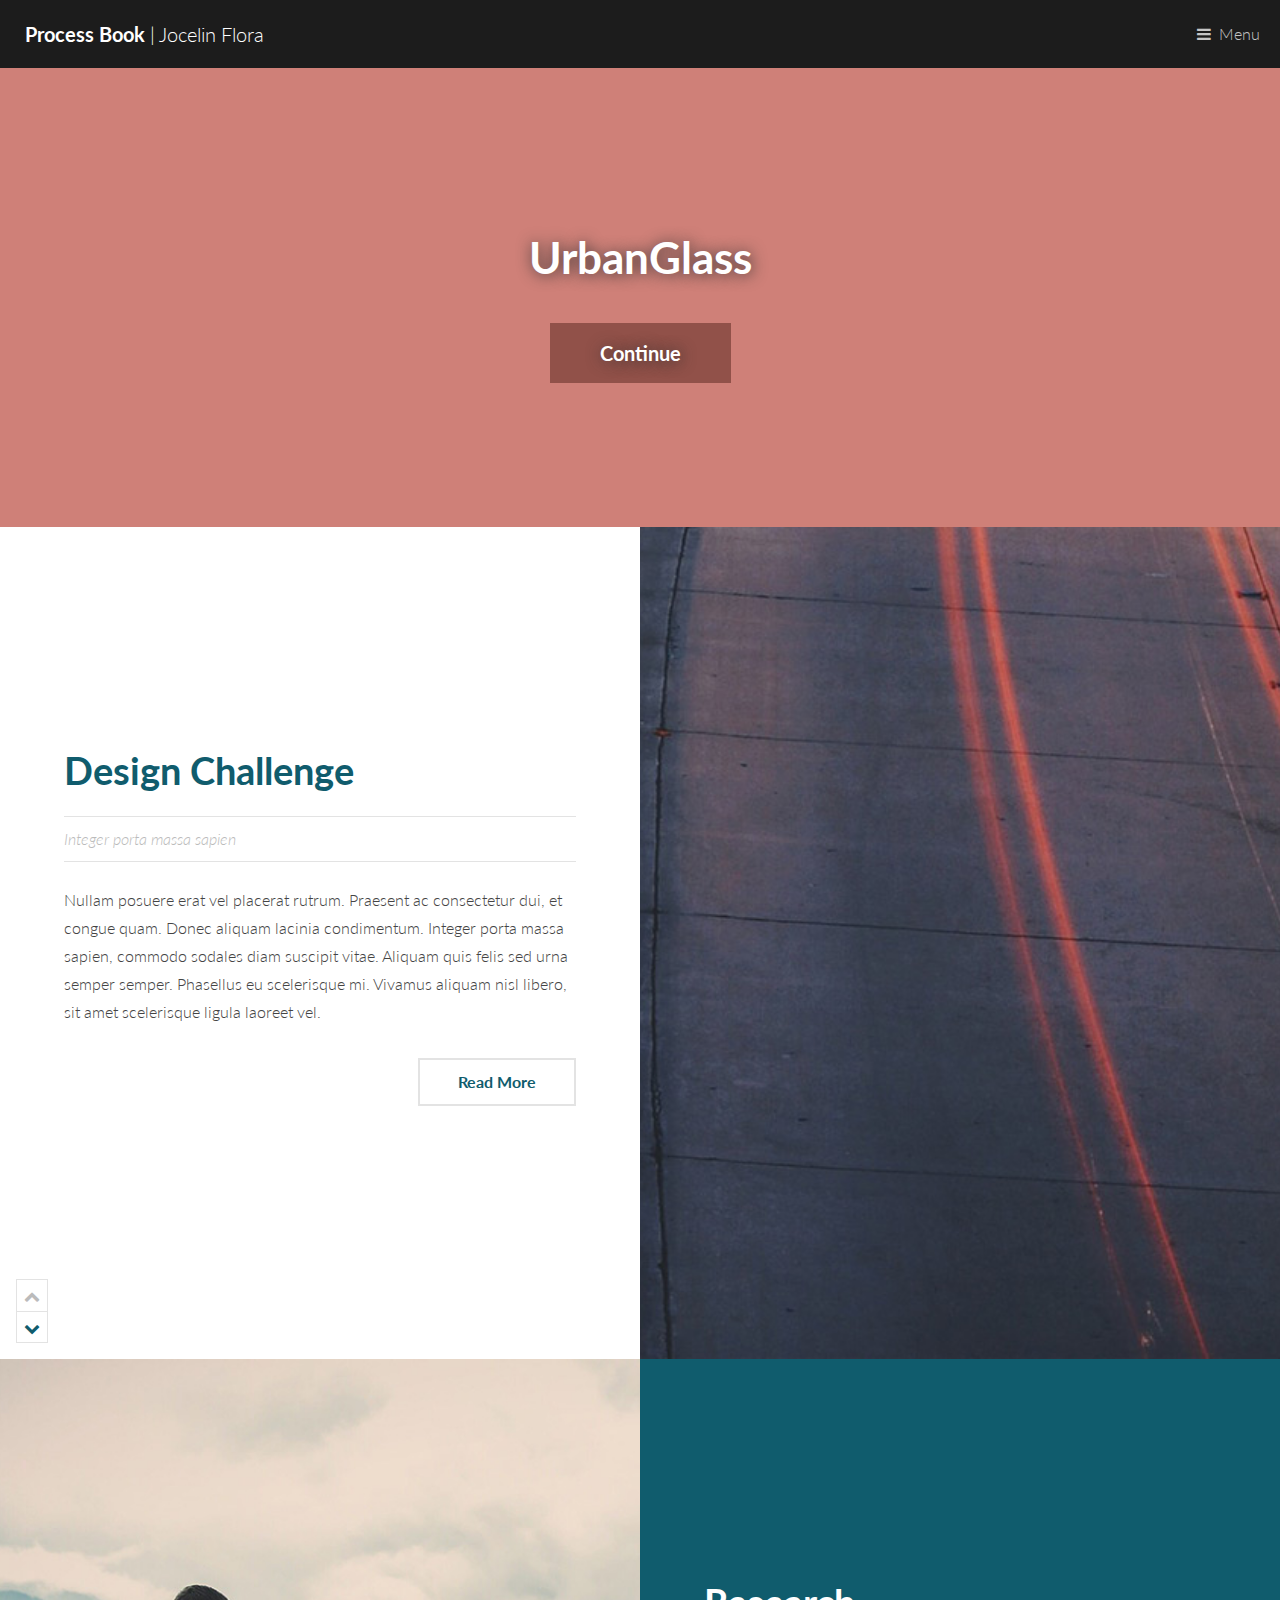
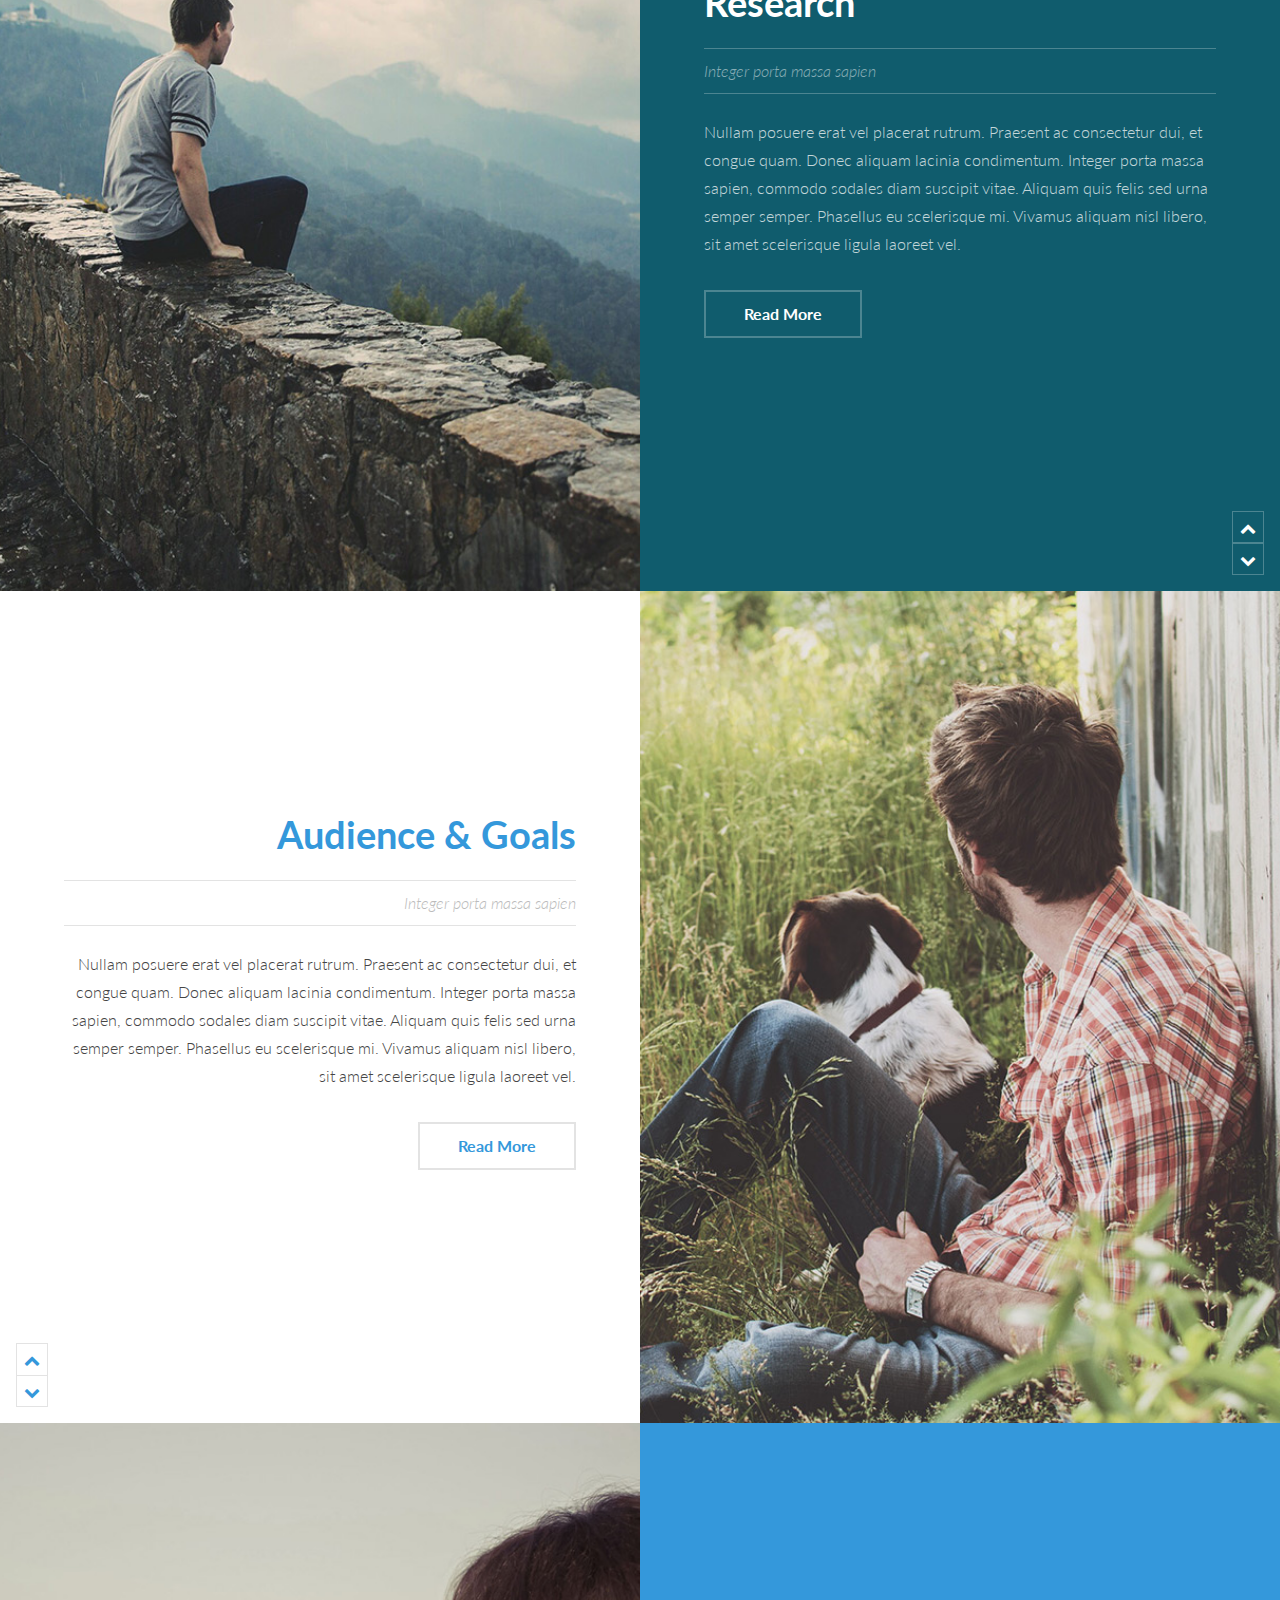
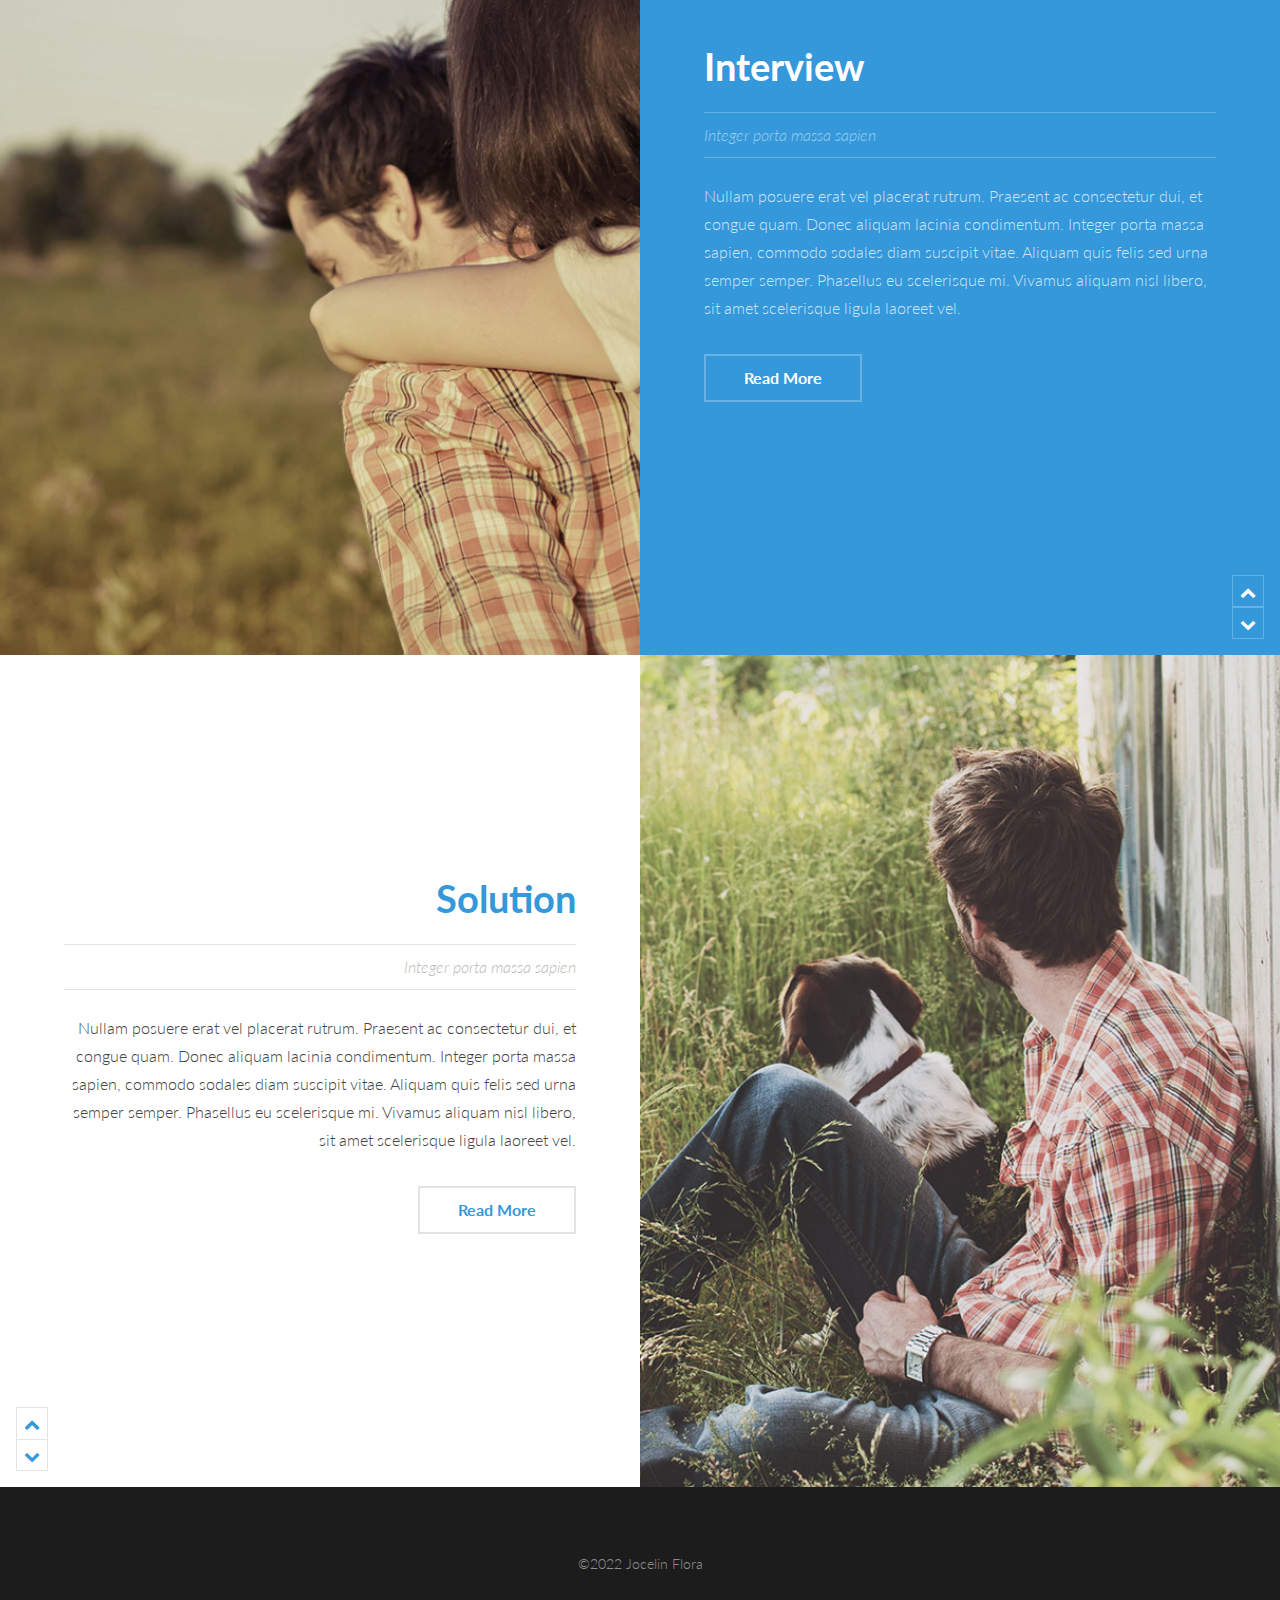
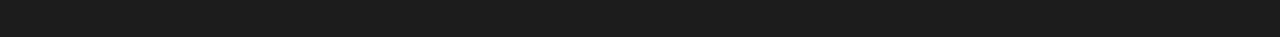
==== index.html @ e3b94061 "align left" ====
<!DOCTYPE html>
<html lang="en">
	<head>
		<title>Process Site Template Files</title>
		<meta charset="utf-8" />
		<meta name="viewport" content="width=device-width, initial-scale=1" />
		<link rel="stylesheet" href="assets/css/main.css" />
		<link rel="stylesheet" href="assets/css/custom.css" />
	</head>
	<body>

		<!-- Header -->
			<header id="header">
				<a href="index.html" class="logo"><strong>Process Book</strong> | Jocelin Flora</a>
				<nav>
					<a href="#menu">Menu</a>
				</nav>
			</header>

		<!-- Nav -->
		<nav id="menu">
			<ul class="links">
				<li><a href="index.html">Home</a></li>
				<li><a href="generic-page.html">Generic Page</a></li>
				<li><a href="elements.html">Useful Elements</a></li>
				<li><a href="design-challenge.html">Design Challenge</a></li>
				<li><a href="research.html">Research</a></li>
				<li><a href="audience-goals.html">Audience and Goals</a></li>
				<li><a href="interview.html">Interview</a></li>
				<li><a href="solution.html">Solution</a></li>
			</ul>
		</nav>

		<!-- Banner -->
			<section id="banner">
				<div class="inner">
					<h1>UrbanGlass</h1>
					<ul class="actions">
						<li><a href="#one" class="button alt scrolly big redbtn">Continue</a></li>
					</ul>
				</div>
			</section>

		<!-- One - DESIGN CHALLENGE-->
			<article id="one" class="post style1">
				<div class="image">
					<img src="images/pic11.jpg" alt="" data-position="75% center" />
				</div>
				<div class="content">
					<div class="inner">
						<header class="align-left">
							<h2><a href="design-challenge.html">Design Challenge</a></h2>
							<p class="info">Integer porta massa sapien</p>
						</header>
						<p class="align-left">Nullam posuere erat vel placerat rutrum. Praesent ac consectetur dui, et congue quam. Donec aliquam lacinia condimentum. Integer porta massa sapien, commodo sodales diam suscipit vitae. Aliquam quis felis sed urna semper semper. Phasellus eu scelerisque mi. Vivamus aliquam nisl libero, sit amet scelerisque ligula laoreet vel.</p>
						<ul class="actions">
							<li><a href="design-challenge.html" class="button alt">Read More</a></li>
						</ul>
					</div>
					<div class="postnav">
						<a href="#" class="prev disabled"><span class="icon fa-chevron-up"></span></a>
						<a href="#two" class="scrolly next"><span class="icon fa-chevron-down"></span></a>
					</div>
				</div>
			</article>

		<!-- Two Research-->
			<article id="two" class="post invert style1 alt">
				<div class="image">
					<img src="images/pic13.jpg" alt="" data-position="10% center" />
				</div>
				<div class="content">
					<div class="inner">
						<header>
							<h2><a href="research.html">Research</a></h2>
							<p class="info">Integer porta massa sapien</p>
						</header>
						<p>Nullam posuere erat vel placerat rutrum. Praesent ac consectetur dui, et congue quam. Donec aliquam lacinia condimentum. Integer porta massa sapien, commodo sodales diam suscipit vitae. Aliquam quis felis sed urna semper semper. Phasellus eu scelerisque mi. Vivamus aliquam nisl libero, sit amet scelerisque ligula laoreet vel.</p>
						<ul class="actions">
							<li><a href="research.html" class="button alt">Read More</a></li>
						</ul>
					</div>
					<div class="postnav">
						<a href="#one" class="scrolly prev"><span class="icon fa-chevron-up"></span></a>
						<a href="#three" class="scrolly next"><span class="icon fa-chevron-down"></span></a>
					</div>
				</div>
			</article>

		<!-- Three Audience/Goals -->
			<article id="three" class="post style2">
				<div class="image">
					<img src="images/pic12.jpg" alt="" data-position="80% center" />
				</div>
				<div class="content">
					<div class="inner">
						<header>
							<h2><a href="audience-goals.html">Audience &amp; Goals</a></h2>
							<p class="info">Integer porta massa sapien</p>
						</header>
						<p>Nullam posuere erat vel placerat rutrum. Praesent ac consectetur dui, et congue quam. Donec aliquam lacinia condimentum. Integer porta massa sapien, commodo sodales diam suscipit vitae. Aliquam quis felis sed urna semper semper. Phasellus eu scelerisque mi. Vivamus aliquam nisl libero, sit amet scelerisque ligula laoreet vel.</p>
						<ul class="actions">
							<li><a href="audience-goals.html" class="button alt">Read More</a></li>
						</ul>
					</div>
					<div class="postnav">
						<a href="#two" class="scrolly prev"><span class="icon fa-chevron-up"></span></a>
						<a href="#four" class="scrolly next"><span class="icon fa-chevron-down"></span></a>
					</div>
				</div>
			</article>

		<!-- Four Interview-->
			<article id="four" class="post invert style2 alt">
				<div class="image">
					<img src="images/pic14.jpg" alt="" data-position="60% center" />
				</div>
				<div class="content">
					<div class="inner">
						<header>
							<h2><a href="interview.html">Interview</a></h2>
							<p class="info">Integer porta massa sapien</p>
						</header>
						<p>Nullam posuere erat vel placerat rutrum. Praesent ac consectetur dui, et congue quam. Donec aliquam lacinia condimentum. Integer porta massa sapien, commodo sodales diam suscipit vitae. Aliquam quis felis sed urna semper semper. Phasellus eu scelerisque mi. Vivamus aliquam nisl libero, sit amet scelerisque ligula laoreet vel.</p>
						<ul class="actions">
							<li><a href="interview.html" class="button alt">Read More</a></li>
						</ul>
					</div>
					<div class="postnav">
						<a href="#three" class="scrolly prev"><span class="icon fa-chevron-up"></span></a>
						<a href="#five" class="scrolly next"><span class="icon fa-chevron-down"></span></a>
					</div>
				</div>
			</article>

			<!-- Five Solution -->
			<article id="three" class="post style2">
				<div class="image">
					<img src="images/pic12.jpg" alt="" data-position="80% center" />
				</div>
				<div class="content">
					<div class="inner">
						<header>
							<h2><a href="solution.html">Solution</a></h2>
							<p class="info">Integer porta massa sapien</p>
						</header>
						<p>Nullam posuere erat vel placerat rutrum. Praesent ac consectetur dui, et congue quam. Donec aliquam lacinia condimentum. Integer porta massa sapien, commodo sodales diam suscipit vitae. Aliquam quis felis sed urna semper semper. Phasellus eu scelerisque mi. Vivamus aliquam nisl libero, sit amet scelerisque ligula laoreet vel.</p>
						<ul class="actions">
							<li><a href="solution.html" class="button alt">Read More</a></li>
						</ul>
					</div>
					<div class="postnav">
						<a href="#two" class="scrolly prev"><span class="icon fa-chevron-up"></span></a>
						<a href="#four" class="scrolly next"><span class="icon fa-chevron-down"></span></a>
					</div>
				</div>
			</article>

		<!-- Footer -->
		<footer id="footer">
			<div class="copyright">
				&copy;2022 Jocelin Flora
			</div>
		</footer>

		<!-- Scripts -->
			<script src="assets/js/jquery.min.js"></script>
			<script src="assets/js/jquery.scrolly.min.js"></script>
			<script src="assets/js/skel.min.js"></script>
			<script src="assets/js/util.js"></script>
			<script src="assets/js/main.js"></script>

	</body>
</html>
---- assets/css/main.css ----
@charset "UTF-8";
@import url(font-awesome.min.css);

/* If you want to change the typefaces being used. The first thing to do is change the font link below.
Then, you have to go through the css file to rename the fonts. The easist way is to find the rules in here
or by using the web inspector in the browser. Then, rewrite the css rules in the "custom.css" file. They will
take precedence the ones in this file. */
@import url("https://fonts.googleapis.com/css?family=Lato:300,700,300italic,700italic");

/* Reset */

	html, body, div, span, applet, object, iframe, h1, h2, h3, h4, h5, h6, p, blockquote, pre, a, abbr, acronym, address, big, cite, code, del, dfn, em, img, ins, kbd, q, s, samp, small, strike, strong, sub, sup, tt, var, b, u, i, center, dl, dt, dd, ol, ul, li, fieldset, form, label, legend, table, caption, tbody, tfoot, thead, tr, th, td, article, aside, canvas, details, embed, figure, figcaption, footer, header, hgroup, menu, nav, output, ruby, section, summary, time, mark, audio, video {
		margin: 0;
		padding: 0;
		border: 0;
		font-size: 100%;
		font: inherit;
		vertical-align: baseline;
	}

	.question{
		font-style: bold;
	}

	.UrbanGlass img{
		width: 100%;
		height: auto;
		border-radius: 10px;
	}

	article, aside, details, figcaption, figure, footer, header, hgroup, menu, nav, section {
		display: block;
	}

	body {
		line-height: 1;
	}

	ol, ul {
		list-style: none;
	}

	blockquote, q {
		quotes: none;
	}

	blockquote:before, blockquote:after, q:before, q:after {
		content: '';
		content: none;
	}

	table {
		border-collapse: collapse;
		border-spacing: 0;
	}

	body {
		-webkit-text-size-adjust: none;
	}

/* Box Model */

	*, *:before, *:after {
		-moz-box-sizing: border-box;
		-webkit-box-sizing: border-box;
		box-sizing: border-box;
	}

/* Containers */

	.container {
		margin-left: auto;
		margin-right: auto;
	}

	.container.\31 25\25 {
		width: 100%;
		max-width: 100em;
		min-width: 80em;
	}

	.container.\37 5\25 {
		width: 60em;
	}

	.container.\35 0\25 {
		width: 40em;
	}

	.container.\32 5\25 {
		width: 20em;
	}

	.container {
		width: 80em;
	}

	@media screen and (max-width: 1680px) {

		.container.\31 25\25 {
			width: 100%;
			max-width: 100em;
			min-width: 80em;
		}

		.container.\37 5\25 {
			width: 60em;
		}

		.container.\35 0\25 {
			width: 40em;
		}

		.container.\32 5\25 {
			width: 20em;
		}

		.container {
			width: 80em;
		}

	}

	@media screen and (max-width: 1280px) {

		.container.\31 25\25 {
			width: 100%;
			max-width: 81.25em;
			min-width: 65em;
		}

		.container.\37 5\25 {
			width: 48.75em;
		}

		.container.\35 0\25 {
			width: 32.5em;
		}

		.container.\32 5\25 {
			width: 16.25em;
		}

		.container {
			width: 65em;
		}

	}

	@media screen and (max-width: 980px) {

		.container.\31 25\25 {
			width: 100%;
			max-width: 112.5%;
			min-width: 90%;
		}

		.container.\37 5\25 {
			width: 67.5%;
		}

		.container.\35 0\25 {
			width: 45%;
		}

		.container.\32 5\25 {
			width: 22.5%;
		}

		.container {
			width: 90%;
		}

	}

	@media screen and (max-width: 736px) {

		.container.\31 25\25 {
			width: 100%;
			max-width: 112.5%;
			min-width: 90%;
		}

		.container.\37 5\25 {
			width: 67.5%;
		}

		.container.\35 0\25 {
			width: 45%;
		}

		.container.\32 5\25 {
			width: 22.5%;
		}

		.container {
			width: 90% !important;
		}

	}

	@media screen and (max-width: 480px) {

		.container.\31 25\25 {
			width: 100%;
			max-width: 112.5%;
			min-width: 90%;
		}

		.container.\37 5\25 {
			width: 67.5%;
		}

		.container.\35 0\25 {
			width: 45%;
		}

		.container.\32 5\25 {
			width: 22.5%;
		}

		.container {
			width: 90% !important;
		}

	}

/* Grid */

	.row {
		border-bottom: solid 1px transparent;
		-moz-box-sizing: border-box;
		-webkit-box-sizing: border-box;
		box-sizing: border-box;
	}

	.row > * {
		float: left;
		-moz-box-sizing: border-box;
		-webkit-box-sizing: border-box;
		box-sizing: border-box;
	}

	.row:after, .row:before {
		content: '';
		display: block;
		clear: both;
		height: 0;
	}

	.row.uniform > * > :first-child {
		margin-top: 0;
	}

	.row.uniform > * > :last-child {
		margin-bottom: 0;
	}

	.row.\30 \25 > * {
		padding: 0 0 0 0em;
	}

	.row.\30 \25 {
		margin: 0 0 -1px 0em;
	}

	.row.uniform.\30 \25 > * {
		padding: 0em 0 0 0em;
	}

	.row.uniform.\30 \25 {
		margin: 0em 0 -1px 0em;
	}

	.row > * {
		padding: 0 0 0 2em;
	}

	.row {
		margin: 0 0 -1px -2em;
	}

	.row.uniform > * {
		padding: 2em 0 0 2em;
	}

	.row.uniform {
		margin: -2em 0 -1px -2em;
	}

	.row.\32 00\25 > * {
		padding: 0 0 0 4em;
	}

	.row.\32 00\25 {
		margin: 0 0 -1px -4em;
	}

	.row.uniform.\32 00\25 > * {
		padding: 4em 0 0 4em;
	}

	.row.uniform.\32 00\25 {
		margin: -4em 0 -1px -4em;
	}

	.row.\31 50\25 > * {
		padding: 0 0 0 3em;
	}

	.row.\31 50\25 {
		margin: 0 0 -1px -3em;
	}

	.row.uniform.\31 50\25 > * {
		padding: 3em 0 0 3em;
	}

	.row.uniform.\31 50\25 {
		margin: -3em 0 -1px -3em;
	}

	.row.\35 0\25 > * {
		padding: 0 0 0 1em;
	}

	.row.\35 0\25 {
		margin: 0 0 -1px -1em;
	}

	.row.uniform.\35 0\25 > * {
		padding: 1em 0 0 1em;
	}

	.row.uniform.\35 0\25 {
		margin: -1em 0 -1px -1em;
	}

	.row.\32 5\25 > * {
		padding: 0 0 0 0.5em;
	}

	.row.\32 5\25 {
		margin: 0 0 -1px -0.5em;
	}

	.row.uniform.\32 5\25 > * {
		padding: 0.5em 0 0 0.5em;
	}

	.row.uniform.\32 5\25 {
		margin: -0.5em 0 -1px -0.5em;
	}

	.\31 2u, .\31 2u\24 {
		width: 100%;
		clear: none;
		margin-left: 0;
	}

	.\31 1u, .\31 1u\24 {
		width: 91.6666666667%;
		clear: none;
		margin-left: 0;
	}

	.\31 0u, .\31 0u\24 {
		width: 83.3333333333%;
		clear: none;
		margin-left: 0;
	}

	.\39 u, .\39 u\24 {
		width: 75%;
		clear: none;
		margin-left: 0;
	}

	.\38 u, .\38 u\24 {
		width: 66.6666666667%;
		clear: none;
		margin-left: 0;
	}

	.\37 u, .\37 u\24 {
		width: 58.3333333333%;
		clear: none;
		margin-left: 0;
	}

	.\36 u, .\36 u\24 {
		width: 50%;
		clear: none;
		margin-left: 0;
	}

	.\35 u, .\35 u\24 {
		width: 41.6666666667%;
		clear: none;
		margin-left: 0;
	}

	.\34 u, .\34 u\24 {
		width: 33.3333333333%;
		clear: none;
		margin-left: 0;
	}

	.\33 u, .\33 u\24 {
		width: 25%;
		clear: none;
		margin-left: 0;
	}

	.\32 u, .\32 u\24 {
		width: 16.6666666667%;
		clear: none;
		margin-left: 0;
	}

	.\31 u, .\31 u\24 {
		width: 8.3333333333%;
		clear: none;
		margin-left: 0;
	}

	.\31 2u\24 + *,
	.\31 1u\24 + *,
	.\31 0u\24 + *,
	.\39 u\24 + *,
	.\38 u\24 + *,
	.\37 u\24 + *,
	.\36 u\24 + *,
	.\35 u\24 + *,
	.\34 u\24 + *,
	.\33 u\24 + *,
	.\32 u\24 + *,
	.\31 u\24 + * {
		clear: left;
	}

	.\-11u {
		margin-left: 91.66667%;
	}

	.\-10u {
		margin-left: 83.33333%;
	}

	.\-9u {
		margin-left: 75%;
	}

	.\-8u {
		margin-left: 66.66667%;
	}

	.\-7u {
		margin-left: 58.33333%;
	}

	.\-6u {
		margin-left: 50%;
	}

	.\-5u {
		margin-left: 41.66667%;
	}

	.\-4u {
		margin-left: 33.33333%;
	}

	.\-3u {
		margin-left: 25%;
	}

	.\-2u {
		margin-left: 16.66667%;
	}

	.\-1u {
		margin-left: 8.33333%;
	}

	@media screen and (max-width: 1680px) {

		.row > * {
			padding: 0 0 0 2em;
		}

		.row {
			margin: 0 0 -1px -2em;
		}

		.row.uniform > * {
			padding: 2em 0 0 2em;
		}

		.row.uniform {
			margin: -2em 0 -1px -2em;
		}

		.row.\32 00\25 > * {
			padding: 0 0 0 4em;
		}

		.row.\32 00\25 {
			margin: 0 0 -1px -4em;
		}

		.row.uniform.\32 00\25 > * {
			padding: 4em 0 0 4em;
		}

		.row.uniform.\32 00\25 {
			margin: -4em 0 -1px -4em;
		}

		.row.\31 50\25 > * {
			padding: 0 0 0 3em;
		}

		.row.\31 50\25 {
			margin: 0 0 -1px -3em;
		}

		.row.uniform.\31 50\25 > * {
			padding: 3em 0 0 3em;
		}

		.row.uniform.\31 50\25 {
			margin: -3em 0 -1px -3em;
		}

		.row.\35 0\25 > * {
			padding: 0 0 0 1em;
		}

		.row.\35 0\25 {
			margin: 0 0 -1px -1em;
		}

		.row.uniform.\35 0\25 > * {
			padding: 1em 0 0 1em;
		}

		.row.uniform.\35 0\25 {
			margin: -1em 0 -1px -1em;
		}

		.row.\32 5\25 > * {
			padding: 0 0 0 0.5em;
		}

		.row.\32 5\25 {
			margin: 0 0 -1px -0.5em;
		}

		.row.uniform.\32 5\25 > * {
			padding: 0.5em 0 0 0.5em;
		}

		.row.uniform.\32 5\25 {
			margin: -0.5em 0 -1px -0.5em;
		}

		.\31 2u\28xlarge\29, .\31 2u\24\28xlarge\29 {
			width: 100%;
			clear: none;
			margin-left: 0;
		}

		.\31 1u\28xlarge\29, .\31 1u\24\28xlarge\29 {
			width: 91.6666666667%;
			clear: none;
			margin-left: 0;
		}

		.\31 0u\28xlarge\29, .\31 0u\24\28xlarge\29 {
			width: 83.3333333333%;
			clear: none;
			margin-left: 0;
		}

		.\39 u\28xlarge\29, .\39 u\24\28xlarge\29 {
			width: 75%;
			clear: none;
			margin-left: 0;
		}

		.\38 u\28xlarge\29, .\38 u\24\28xlarge\29 {
			width: 66.6666666667%;
			clear: none;
			margin-left: 0;
		}

		.\37 u\28xlarge\29, .\37 u\24\28xlarge\29 {
			width: 58.3333333333%;
			clear: none;
			margin-left: 0;
		}

		.\36 u\28xlarge\29, .\36 u\24\28xlarge\29 {
			width: 50%;
			clear: none;
			margin-left: 0;
		}

		.\35 u\28xlarge\29, .\35 u\24\28xlarge\29 {
			width: 41.6666666667%;
			clear: none;
			margin-left: 0;
		}

		.\34 u\28xlarge\29, .\34 u\24\28xlarge\29 {
			width: 33.3333333333%;
			clear: none;
			margin-left: 0;
		}

		.\33 u\28xlarge\29, .\33 u\24\28xlarge\29 {
			width: 25%;
			clear: none;
			margin-left: 0;
		}

		.\32 u\28xlarge\29, .\32 u\24\28xlarge\29 {
			width: 16.6666666667%;
			clear: none;
			margin-left: 0;
		}

		.\31 u\28xlarge\29, .\31 u\24\28xlarge\29 {
			width: 8.3333333333%;
			clear: none;
			margin-left: 0;
		}

		.\31 2u\24\28xlarge\29 + *,
		.\31 1u\24\28xlarge\29 + *,
		.\31 0u\24\28xlarge\29 + *,
		.\39 u\24\28xlarge\29 + *,
		.\38 u\24\28xlarge\29 + *,
		.\37 u\24\28xlarge\29 + *,
		.\36 u\24\28xlarge\29 + *,
		.\35 u\24\28xlarge\29 + *,
		.\34 u\24\28xlarge\29 + *,
		.\33 u\24\28xlarge\29 + *,
		.\32 u\24\28xlarge\29 + *,
		.\31 u\24\28xlarge\29 + * {
			clear: left;
		}

		.\-11u\28xlarge\29 {
			margin-left: 91.66667%;
		}

		.\-10u\28xlarge\29 {
			margin-left: 83.33333%;
		}

		.\-9u\28xlarge\29 {
			margin-left: 75%;
		}

		.\-8u\28xlarge\29 {
			margin-left: 66.66667%;
		}

		.\-7u\28xlarge\29 {
			margin-left: 58.33333%;
		}

		.\-6u\28xlarge\29 {
			margin-left: 50%;
		}

		.\-5u\28xlarge\29 {
			margin-left: 41.66667%;
		}

		.\-4u\28xlarge\29 {
			margin-left: 33.33333%;
		}

		.\-3u\28xlarge\29 {
			margin-left: 25%;
		}

		.\-2u\28xlarge\29 {
			margin-left: 16.66667%;
		}

		.\-1u\28xlarge\29 {
			margin-left: 8.33333%;
		}

	}

	@media screen and (max-width: 1280px) {

		.row > * {
			padding: 0 0 0 1.5em;
		}

		.row {
			margin: 0 0 -1px -1.5em;
		}

		.row.uniform > * {
			padding: 1.5em 0 0 1.5em;
		}

		.row.uniform {
			margin: -1.5em 0 -1px -1.5em;
		}

		.row.\32 00\25 > * {
			padding: 0 0 0 3em;
		}

		.row.\32 00\25 {
			margin: 0 0 -1px -3em;
		}

		.row.uniform.\32 00\25 > * {
			padding: 3em 0 0 3em;
		}

		.row.uniform.\32 00\25 {
			margin: -3em 0 -1px -3em;
		}

		.row.\31 50\25 > * {
			padding: 0 0 0 2.25em;
		}

		.row.\31 50\25 {
			margin: 0 0 -1px -2.25em;
		}

		.row.uniform.\31 50\25 > * {
			padding: 2.25em 0 0 2.25em;
		}

		.row.uniform.\31 50\25 {
			margin: -2.25em 0 -1px -2.25em;
		}

		.row.\35 0\25 > * {
			padding: 0 0 0 0.75em;
		}

		.row.\35 0\25 {
			margin: 0 0 -1px -0.75em;
		}

		.row.uniform.\35 0\25 > * {
			padding: 0.75em 0 0 0.75em;
		}

		.row.uniform.\35 0\25 {
			margin: -0.75em 0 -1px -0.75em;
		}

		.row.\32 5\25 > * {
			padding: 0 0 0 0.375em;
		}

		.row.\32 5\25 {
			margin: 0 0 -1px -0.375em;
		}

		.row.uniform.\32 5\25 > * {
			padding: 0.375em 0 0 0.375em;
		}

		.row.uniform.\32 5\25 {
			margin: -0.375em 0 -1px -0.375em;
		}

		.\31 2u\28large\29, .\31 2u\24\28large\29 {
			width: 100%;
			clear: none;
			margin-left: 0;
		}

		.\31 1u\28large\29, .\31 1u\24\28large\29 {
			width: 91.6666666667%;
			clear: none;
			margin-left: 0;
		}

		.\31 0u\28large\29, .\31 0u\24\28large\29 {
			width: 83.3333333333%;
			clear: none;
			margin-left: 0;
		}

		.\39 u\28large\29, .\39 u\24\28large\29 {
			width: 75%;
			clear: none;
			margin-left: 0;
		}

		.\38 u\28large\29, .\38 u\24\28large\29 {
			width: 66.6666666667%;
			clear: none;
			margin-left: 0;
		}

		.\37 u\28large\29, .\37 u\24\28large\29 {
			width: 58.3333333333%;
			clear: none;
			margin-left: 0;
		}

		.\36 u\28large\29, .\36 u\24\28large\29 {
			width: 50%;
			clear: none;
			margin-left: 0;
		}

		.\35 u\28large\29, .\35 u\24\28large\29 {
			width: 41.6666666667%;
			clear: none;
			margin-left: 0;
		}

		.\34 u\28large\29, .\34 u\24\28large\29 {
			width: 33.3333333333%;
			clear: none;
			margin-left: 0;
		}

		.\33 u\28large\29, .\33 u\24\28large\29 {
			width: 25%;
			clear: none;
			margin-left: 0;
		}

		.\32 u\28large\29, .\32 u\24\28large\29 {
			width: 16.6666666667%;
			clear: none;
			margin-left: 0;
		}

		.\31 u\28large\29, .\31 u\24\28large\29 {
			width: 8.3333333333%;
			clear: none;
			margin-left: 0;
		}

		.\31 2u\24\28large\29 + *,
		.\31 1u\24\28large\29 + *,
		.\31 0u\24\28large\29 + *,
		.\39 u\24\28large\29 + *,
		.\38 u\24\28large\29 + *,
		.\37 u\24\28large\29 + *,
		.\36 u\24\28large\29 + *,
		.\35 u\24\28large\29 + *,
		.\34 u\24\28large\29 + *,
		.\33 u\24\28large\29 + *,
		.\32 u\24\28large\29 + *,
		.\31 u\24\28large\29 + * {
			clear: left;
		}

		.\-11u\28large\29 {
			margin-left: 91.66667%;
		}

		.\-10u\28large\29 {
			margin-left: 83.33333%;
		}

		.\-9u\28large\29 {
			margin-left: 75%;
		}

		.\-8u\28large\29 {
			margin-left: 66.66667%;
		}

		.\-7u\28large\29 {
			margin-left: 58.33333%;
		}

		.\-6u\28large\29 {
			margin-left: 50%;
		}

		.\-5u\28large\29 {
			margin-left: 41.66667%;
		}

		.\-4u\28large\29 {
			margin-left: 33.33333%;
		}

		.\-3u\28large\29 {
			margin-left: 25%;
		}

		.\-2u\28large\29 {
			margin-left: 16.66667%;
		}

		.\-1u\28large\29 {
			margin-left: 8.33333%;
		}

	}

	@media screen and (max-width: 980px) {

		.row > * {
			padding: 0 0 0 1.5em;
		}

		.row {
			margin: 0 0 -1px -1.5em;
		}

		.row.uniform > * {
			padding: 1.5em 0 0 1.5em;
		}

		.row.uniform {
			margin: -1.5em 0 -1px -1.5em;
		}

		.row.\32 00\25 > * {
			padding: 0 0 0 3em;
		}

		.row.\32 00\25 {
			margin: 0 0 -1px -3em;
		}

		.row.uniform.\32 00\25 > * {
			padding: 3em 0 0 3em;
		}

		.row.uniform.\32 00\25 {
			margin: -3em 0 -1px -3em;
		}

		.row.\31 50\25 > * {
			padding: 0 0 0 2.25em;
		}

		.row.\31 50\25 {
			margin: 0 0 -1px -2.25em;
		}

		.row.uniform.\31 50\25 > * {
			padding: 2.25em 0 0 2.25em;
		}

		.row.uniform.\31 50\25 {
			margin: -2.25em 0 -1px -2.25em;
		}

		.row.\35 0\25 > * {
			padding: 0 0 0 0.75em;
		}

		.row.\35 0\25 {
			margin: 0 0 -1px -0.75em;
		}

		.row.uniform.\35 0\25 > * {
			padding: 0.75em 0 0 0.75em;
		}

		.row.uniform.\35 0\25 {
			margin: -0.75em 0 -1px -0.75em;
		}

		.row.\32 5\25 > * {
			padding: 0 0 0 0.375em;
		}

		.row.\32 5\25 {
			margin: 0 0 -1px -0.375em;
		}

		.row.uniform.\32 5\25 > * {
			padding: 0.375em 0 0 0.375em;
		}

		.row.uniform.\32 5\25 {
			margin: -0.375em 0 -1px -0.375em;
		}

		.\31 2u\28medium\29, .\31 2u\24\28medium\29 {
			width: 100%;
			clear: none;
			margin-left: 0;
		}

		.\31 1u\28medium\29, .\31 1u\24\28medium\29 {
			width: 91.6666666667%;
			clear: none;
			margin-left: 0;
		}

		.\31 0u\28medium\29, .\31 0u\24\28medium\29 {
			width: 83.3333333333%;
			clear: none;
			margin-left: 0;
		}

		.\39 u\28medium\29, .\39 u\24\28medium\29 {
			width: 75%;
			clear: none;
			margin-left: 0;
		}

		.\38 u\28medium\29, .\38 u\24\28medium\29 {
			width: 66.6666666667%;
			clear: none;
			margin-left: 0;
		}

		.\37 u\28medium\29, .\37 u\24\28medium\29 {
			width: 58.3333333333%;
			clear: none;
			margin-left: 0;
		}

		.\36 u\28medium\29, .\36 u\24\28medium\29 {
			width: 50%;
			clear: none;
			margin-left: 0;
		}

		.\35 u\28medium\29, .\35 u\24\28medium\29 {
			width: 41.6666666667%;
			clear: none;
			margin-left: 0;
		}

		.\34 u\28medium\29, .\34 u\24\28medium\29 {
			width: 33.3333333333%;
			clear: none;
			margin-left: 0;
		}

		.\33 u\28medium\29, .\33 u\24\28medium\29 {
			width: 25%;
			clear: none;
			margin-left: 0;
		}

		.\32 u\28medium\29, .\32 u\24\28medium\29 {
			width: 16.6666666667%;
			clear: none;
			margin-left: 0;
		}

		.\31 u\28medium\29, .\31 u\24\28medium\29 {
			width: 8.3333333333%;
			clear: none;
			margin-left: 0;
		}

		.\31 2u\24\28medium\29 + *,
		.\31 1u\24\28medium\29 + *,
		.\31 0u\24\28medium\29 + *,
		.\39 u\24\28medium\29 + *,
		.\38 u\24\28medium\29 + *,
		.\37 u\24\28medium\29 + *,
		.\36 u\24\28medium\29 + *,
		.\35 u\24\28medium\29 + *,
		.\34 u\24\28medium\29 + *,
		.\33 u\24\28medium\29 + *,
		.\32 u\24\28medium\29 + *,
		.\31 u\24\28medium\29 + * {
			clear: left;
		}

		.\-11u\28medium\29 {
			margin-left: 91.66667%;
		}

		.\-10u\28medium\29 {
			margin-left: 83.33333%;
		}

		.\-9u\28medium\29 {
			margin-left: 75%;
		}

		.\-8u\28medium\29 {
			margin-left: 66.66667%;
		}

		.\-7u\28medium\29 {
			margin-left: 58.33333%;
		}

		.\-6u\28medium\29 {
			margin-left: 50%;
		}

		.\-5u\28medium\29 {
			margin-left: 41.66667%;
		}

		.\-4u\28medium\29 {
			margin-left: 33.33333%;
		}

		.\-3u\28medium\29 {
			margin-left: 25%;
		}

		.\-2u\28medium\29 {
			margin-left: 16.66667%;
		}

		.\-1u\28medium\29 {
			margin-left: 8.33333%;
		}

	}

	@media screen and (max-width: 736px) {

		.row > * {
			padding: 0 0 0 1.25em;
		}

		.row {
			margin: 0 0 -1px -1.25em;
		}

		.row.uniform > * {
			padding: 1.25em 0 0 1.25em;
		}

		.row.uniform {
			margin: -1.25em 0 -1px -1.25em;
		}

		.row.\32 00\25 > * {
			padding: 0 0 0 2.5em;
		}

		.row.\32 00\25 {
			margin: 0 0 -1px -2.5em;
		}

		.row.uniform.\32 00\25 > * {
			padding: 2.5em 0 0 2.5em;
		}

		.row.uniform.\32 00\25 {
			margin: -2.5em 0 -1px -2.5em;
		}

		.row.\31 50\25 > * {
			padding: 0 0 0 1.875em;
		}

		.row.\31 50\25 {
			margin: 0 0 -1px -1.875em;
		}

		.row.uniform.\31 50\25 > * {
			padding: 1.875em 0 0 1.875em;
		}

		.row.uniform.\31 50\25 {
			margin: -1.875em 0 -1px -1.875em;
		}

		.row.\35 0\25 > * {
			padding: 0 0 0 0.625em;
		}

		.row.\35 0\25 {
			margin: 0 0 -1px -0.625em;
		}

		.row.uniform.\35 0\25 > * {
			padding: 0.625em 0 0 0.625em;
		}

		.row.uniform.\35 0\25 {
			margin: -0.625em 0 -1px -0.625em;
		}

		.row.\32 5\25 > * {
			padding: 0 0 0 0.3125em;
		}

		.row.\32 5\25 {
			margin: 0 0 -1px -0.3125em;
		}

		.row.uniform.\32 5\25 > * {
			padding: 0.3125em 0 0 0.3125em;
		}

		.row.uniform.\32 5\25 {
			margin: -0.3125em 0 -1px -0.3125em;
		}

		.\31 2u\28small\29, .\31 2u\24\28small\29 {
			width: 100%;
			clear: none;
			margin-left: 0;
		}

		.\31 1u\28small\29, .\31 1u\24\28small\29 {
			width: 91.6666666667%;
			clear: none;
			margin-left: 0;
		}

		.\31 0u\28small\29, .\31 0u\24\28small\29 {
			width: 83.3333333333%;
			clear: none;
			margin-left: 0;
		}

		.\39 u\28small\29, .\39 u\24\28small\29 {
			width: 75%;
			clear: none;
			margin-left: 0;
		}

		.\38 u\28small\29, .\38 u\24\28small\29 {
			width: 66.6666666667%;
			clear: none;
			margin-left: 0;
		}

		.\37 u\28small\29, .\37 u\24\28small\29 {
			width: 58.3333333333%;
			clear: none;
			margin-left: 0;
		}

		.\36 u\28small\29, .\36 u\24\28small\29 {
			width: 50%;
			clear: none;
			margin-left: 0;
		}

		.\35 u\28small\29, .\35 u\24\28small\29 {
			width: 41.6666666667%;
			clear: none;
			margin-left: 0;
		}

		.\34 u\28small\29, .\34 u\24\28small\29 {
			width: 33.3333333333%;
			clear: none;
			margin-left: 0;
		}

		.\33 u\28small\29, .\33 u\24\28small\29 {
			width: 25%;
			clear: none;
			margin-left: 0;
		}

		.\32 u\28small\29, .\32 u\24\28small\29 {
			width: 16.6666666667%;
			clear: none;
			margin-left: 0;
		}

		.\31 u\28small\29, .\31 u\24\28small\29 {
			width: 8.3333333333%;
			clear: none;
			margin-left: 0;
		}

		.\31 2u\24\28small\29 + *,
		.\31 1u\24\28small\29 + *,
		.\31 0u\24\28small\29 + *,
		.\39 u\24\28small\29 + *,
		.\38 u\24\28small\29 + *,
		.\37 u\24\28small\29 + *,
		.\36 u\24\28small\29 + *,
		.\35 u\24\28small\29 + *,
		.\34 u\24\28small\29 + *,
		.\33 u\24\28small\29 + *,
		.\32 u\24\28small\29 + *,
		.\31 u\24\28small\29 + * {
			clear: left;
		}

		.\-11u\28small\29 {
			margin-left: 91.66667%;
		}

		.\-10u\28small\29 {
			margin-left: 83.33333%;
		}

		.\-9u\28small\29 {
			margin-left: 75%;
		}

		.\-8u\28small\29 {
			margin-left: 66.66667%;
		}

		.\-7u\28small\29 {
			margin-left: 58.33333%;
		}

		.\-6u\28small\29 {
			margin-left: 50%;
		}

		.\-5u\28small\29 {
			margin-left: 41.66667%;
		}

		.\-4u\28small\29 {
			margin-left: 33.33333%;
		}

		.\-3u\28small\29 {
			margin-left: 25%;
		}

		.\-2u\28small\29 {
			margin-left: 16.66667%;
		}

		.\-1u\28small\29 {
			margin-left: 8.33333%;
		}

	}

	@media screen and (max-width: 480px) {

		.row > * {
			padding: 0 0 0 1.25em;
		}

		.row {
			margin: 0 0 -1px -1.25em;
		}

		.row.uniform > * {
			padding: 1.25em 0 0 1.25em;
		}

		.row.uniform {
			margin: -1.25em 0 -1px -1.25em;
		}

		.row.\32 00\25 > * {
			padding: 0 0 0 2.5em;
		}

		.row.\32 00\25 {
			margin: 0 0 -1px -2.5em;
		}

		.row.uniform.\32 00\25 > * {
			padding: 2.5em 0 0 2.5em;
		}

		.row.uniform.\32 00\25 {
			margin: -2.5em 0 -1px -2.5em;
		}

		.row.\31 50\25 > * {
			padding: 0 0 0 1.875em;
		}

		.row.\31 50\25 {
			margin: 0 0 -1px -1.875em;
		}

		.row.uniform.\31 50\25 > * {
			padding: 1.875em 0 0 1.875em;
		}

		.row.uniform.\31 50\25 {
			margin: -1.875em 0 -1px -1.875em;
		}

		.row.\35 0\25 > * {
			padding: 0 0 0 0.625em;
		}

		.row.\35 0\25 {
			margin: 0 0 -1px -0.625em;
		}

		.row.uniform.\35 0\25 > * {
			padding: 0.625em 0 0 0.625em;
		}

		.row.uniform.\35 0\25 {
			margin: -0.625em 0 -1px -0.625em;
		}

		.row.\32 5\25 > * {
			padding: 0 0 0 0.3125em;
		}

		.row.\32 5\25 {
			margin: 0 0 -1px -0.3125em;
		}

		.row.uniform.\32 5\25 > * {
			padding: 0.3125em 0 0 0.3125em;
		}

		.row.uniform.\32 5\25 {
			margin: -0.3125em 0 -1px -0.3125em;
		}

		.\31 2u\28xsmall\29, .\31 2u\24\28xsmall\29 {
			width: 100%;
			clear: none;
			margin-left: 0;
		}

		.\31 1u\28xsmall\29, .\31 1u\24\28xsmall\29 {
			width: 91.6666666667%;
			clear: none;
			margin-left: 0;
		}

		.\31 0u\28xsmall\29, .\31 0u\24\28xsmall\29 {
			width: 83.3333333333%;
			clear: none;
			margin-left: 0;
		}

		.\39 u\28xsmall\29, .\39 u\24\28xsmall\29 {
			width: 75%;
			clear: none;
			margin-left: 0;
		}

		.\38 u\28xsmall\29, .\38 u\24\28xsmall\29 {
			width: 66.6666666667%;
			clear: none;
			margin-left: 0;
		}

		.\37 u\28xsmall\29, .\37 u\24\28xsmall\29 {
			width: 58.3333333333%;
			clear: none;
			margin-left: 0;
		}

		.\36 u\28xsmall\29, .\36 u\24\28xsmall\29 {
			width: 50%;
			clear: none;
			margin-left: 0;
		}

		.\35 u\28xsmall\29, .\35 u\24\28xsmall\29 {
			width: 41.6666666667%;
			clear: none;
			margin-left: 0;
		}

		.\34 u\28xsmall\29, .\34 u\24\28xsmall\29 {
			width: 33.3333333333%;
			clear: none;
			margin-left: 0;
		}

		.\33 u\28xsmall\29, .\33 u\24\28xsmall\29 {
			width: 25%;
			clear: none;
			margin-left: 0;
		}

		.\32 u\28xsmall\29, .\32 u\24\28xsmall\29 {
			width: 16.6666666667%;
			clear: none;
			margin-left: 0;
		}

		.\31 u\28xsmall\29, .\31 u\24\28xsmall\29 {
			width: 8.3333333333%;
			clear: none;
			margin-left: 0;
		}

		.\31 2u\24\28xsmall\29 + *,
		.\31 1u\24\28xsmall\29 + *,
		.\31 0u\24\28xsmall\29 + *,
		.\39 u\24\28xsmall\29 + *,
		.\38 u\24\28xsmall\29 + *,
		.\37 u\24\28xsmall\29 + *,
		.\36 u\24\28xsmall\29 + *,
		.\35 u\24\28xsmall\29 + *,
		.\34 u\24\28xsmall\29 + *,
		.\33 u\24\28xsmall\29 + *,
		.\32 u\24\28xsmall\29 + *,
		.\31 u\24\28xsmall\29 + * {
			clear: left;
		}

		.\-11u\28xsmall\29 {
			margin-left: 91.66667%;
		}

		.\-10u\28xsmall\29 {
			margin-left: 83.33333%;
		}

		.\-9u\28xsmall\29 {
			margin-left: 75%;
		}

		.\-8u\28xsmall\29 {
			margin-left: 66.66667%;
		}

		.\-7u\28xsmall\29 {
			margin-left: 58.33333%;
		}

		.\-6u\28xsmall\29 {
			margin-left: 50%;
		}

		.\-5u\28xsmall\29 {
			margin-left: 41.66667%;
		}

		.\-4u\28xsmall\29 {
			margin-left: 33.33333%;
		}

		.\-3u\28xsmall\29 {
			margin-left: 25%;
		}

		.\-2u\28xsmall\29 {
			margin-left: 16.66667%;
		}

		.\-1u\28xsmall\29 {
			margin-left: 8.33333%;
		}

	}

/* Basic */

	@-ms-viewport {
		width: device-width;
	}

	body {
		-ms-overflow-style: scrollbar;
	}

	@media screen and (max-width: 480px) {

		html, body {
			min-width: 320px;
		}

	}

	body {
		background: #fff;
	}

		body.is-loading *, body.is-loading *:before, body.is-loading *:after {
			-moz-animation: none !important;
			-webkit-animation: none !important;
			-ms-animation: none !important;
			animation: none !important;
			-moz-transition: none !important;
			-webkit-transition: none !important;
			-ms-transition: none !important;
			transition: none !important;
		}

/* Type */

	body {
		background-color: #fff;
		color: #444;
	}

	body, input, select, textarea {
		font-family: "Lato", Arial, Helvetica, sans-serif;
		font-size: 16pt;
		font-weight: 300;
		line-height: 1.75;
	}

		@media screen and (max-width: 1680px) {

			body, input, select, textarea {
				font-size: 13pt;
			}

		}

		@media screen and (max-width: 1280px) {

			body, input, select, textarea {
				font-size: 12pt;
			}

		}

	a {
		text-decoration: none;
	}

		a:hover {
			text-decoration: underline;
		}

	strong, b {
		font-weight: 700;
	}

	em, i {
		font-style: italic;
	}

	p {
		margin: 0 0 2em 0;
	}

	h1, h2, h3, h4, h5, h6 {
		font-weight: 700;
		line-height: 1.25;
		margin: 0 0 1em 0;
	}

		h1 a, h2 a, h3 a, h4 a, h5 a, h6 a {
			color: inherit;
		}

	h1 {
		font-size: 2.35em;
	}

	h2 {
		font-size: 1.75em;
	}

	h3 {
		font-size: 1.35em;
	}

	h4 {
		font-size: 1.1em;
	}

	h5 {
		font-size: 0.9em;
	}

	h6 {
		font-size: 0.7em;
	}

	sub {
		font-size: 0.8em;
		position: relative;
		top: 0.5em;
	}

	sup {
		font-size: 0.8em;
		position: relative;
		top: -0.5em;
	}

	blockquote {
		border-left: solid 4px;
		font-style: italic;
		margin: 0 0 2em 0;
		padding: 0.5em 0 0.5em 2em;
	}

	code {
		border-radius: 0;
		border: solid 1px;
		font-family: "Courier New", monospace;
		font-size: 0.9em;
		margin: 0 0.25em;
		padding: 0.25em 0.65em;
	}

	pre {
		-webkit-overflow-scrolling: touch;
		font-family: "Courier New", monospace;
		font-size: 0.9em;
		margin: 0 0 2em 0;
	}

		pre code {
			display: block;
			line-height: 1.75;
			padding: 1em 1.5em;
			overflow-x: auto;
		}

	hr {
		border: 0;
		border-bottom: solid 1px;
		margin: 2em 0;
	}

		hr.major {
			margin: 3em 0;
		}

	.align-left {
		text-align: left;
	}

	.align-center {
		text-align: center;
	}

	.align-right {
		text-align: right;
	}

	input, select, textarea {
		color: #555;
	}

	a {
		color: #1abc9c;
	}

	strong, b {
		color: #555;
	}

	h1, h2, h3, h4, h5, h6 {
		color: #555;
	}

	blockquote {
		border-left-color: rgba(144, 144, 144, 0.25);
	}

	code {
		background: rgba(144, 144, 144, 0.075);
		border-color: rgba(144, 144, 144, 0.25);
	}

	hr {
		border-bottom-color: rgba(144, 144, 144, 0.25);
	}

/* Box */

	.box {
		border-radius: 0;
		border: solid 1px;
		margin-bottom: 2em;
		padding: 1.5em;
	}

		.box > :last-child,
		.box > :last-child > :last-child,
		.box > :last-child > :last-child > :last-child {
			margin-bottom: 0;
		}

		.box.alt {
			border: 0;
			border-radius: 0;
			padding: 0;
		}

	.box {
		border-color: rgba(144, 144, 144, 0.25);
	}

/* Button */

	input[type="submit"],
	input[type="reset"],
	input[type="button"],
	button,
	.button {
		-moz-appearance: none;
		-webkit-appearance: none;
		-ms-appearance: none;
		appearance: none;
		-moz-transition: background-color 0.2s ease-in-out, color 0.2s ease-in-out;
		-webkit-transition: background-color 0.2s ease-in-out, color 0.2s ease-in-out;
		-ms-transition: background-color 0.2s ease-in-out, color 0.2s ease-in-out;
		transition: background-color 0.2s ease-in-out, color 0.2s ease-in-out;
		border-radius: 0;
		border: 0;
		cursor: pointer;
		display: inline-block;
		font-weight: 700;
		height: 3em;
		line-height: 3em;
		padding: 0 2.5em;
		text-align: center;
		text-decoration: none;
		white-space: nowrap;
	}

		input[type="submit"]:hover,
		input[type="reset"]:hover,
		input[type="button"]:hover,
		button:hover,
		.button:hover {
			text-decoration: none;
		}

		input[type="submit"].icon,
		input[type="reset"].icon,
		input[type="button"].icon,
		button.icon,
		.button.icon {
			padding-left: 1.35em;
		}

			input[type="submit"].icon:before,
			input[type="reset"].icon:before,
			input[type="button"].icon:before,
			button.icon:before,
			.button.icon:before {
				margin-right: 0.5em;
			}

		input[type="submit"].fit,
		input[type="reset"].fit,
		input[type="button"].fit,
		button.fit,
		.button.fit {
			display: block;
			margin: 0 0 1em 0;
			width: 100%;
		}

		input[type="submit"].small,
		input[type="reset"].small,
		input[type="button"].small,
		button.small,
		.button.small {
			font-size: 0.8em;
		}

		input[type="submit"].big,
		input[type="reset"].big,
		input[type="button"].big,
		button.big,
		.button.big {
			font-size: 1.25em;
		}

		input[type="submit"].disabled, input[type="submit"]:disabled,
		input[type="reset"].disabled,
		input[type="reset"]:disabled,
		input[type="button"].disabled,
		input[type="button"]:disabled,
		button.disabled,
		button:disabled,
		.button.disabled,
		.button:disabled {
			-moz-pointer-events: none;
			-webkit-pointer-events: none;
			-ms-pointer-events: none;
			pointer-events: none;
			opacity: 0.25;
		}

		@media screen and (max-width: 480px) {

			input[type="submit"],
			input[type="reset"],
			input[type="button"],
			button,
			.button {
				padding: 0;
			}

		}

	input[type="submit"],
	input[type="reset"],
	input[type="button"],
	button,
	.button {
		background-color: #105c6d;
		color: #fff !important;
	}

		input[type="submit"]:hover,
		input[type="reset"]:hover,
		input[type="button"]:hover,
		button:hover,
		.button:hover {
			background-color: #1dd2af;
		}

		input[type="submit"]:active,
		input[type="reset"]:active,
		input[type="button"]:active,
		button:active,
		.button:active {
			background-color: #17a689;
		}

		input[type="submit"].alt,
		input[type="reset"].alt,
		input[type="button"].alt,
		button.alt,
		.button.alt {
			background-color: transparent;
			box-shadow: inset 0 0 0 2px rgba(144, 144, 144, 0.25);
			color: #555 !important;
		}

			input[type="submit"].alt:hover,
			input[type="reset"].alt:hover,
			input[type="button"].alt:hover,
			button.alt:hover,
			.button.alt:hover {
				background-color: rgba(144, 144, 144, 0.075);
			}

			input[type="submit"].alt:active,
			input[type="reset"].alt:active,
			input[type="button"].alt:active,
			button.alt:active,
			.button.alt:active {
				background-color: rgba(144, 144, 144, 0.2);
			}

			input[type="submit"].alt.icon:before,
			input[type="reset"].alt.icon:before,
			input[type="button"].alt.icon:before,
			button.alt.icon:before,
			.button.alt.icon:before {
				color: #bbb;
			}

		input[type="submit"].special,
		input[type="reset"].special,
		input[type="button"].special,
		button.special,
		.button.special {
			background-color: #3498db;
			color: #fff !important;
		}

			input[type="submit"].special:hover,
			input[type="reset"].special:hover,
			input[type="button"].special:hover,
			button.special:hover,
			.button.special:hover {
				background-color: #4aa3df;
			}

			input[type="submit"].special:active,
			input[type="reset"].special:active,
			input[type="button"].special:active,
			button.special:active,
			.button.special:active {
				background-color: #258cd1;
			}

/* Form */

	form {
		margin: 0 0 2em 0;
	}

	label {
		display: block;
		font-size: 0.9em;
		font-weight: 700;
		margin: 0 0 1em 0;
	}

	input[type="text"],
	input[type="password"],
	input[type="email"],
	select,
	textarea {
		-moz-appearance: none;
		-webkit-appearance: none;
		-ms-appearance: none;
		appearance: none;
		border-radius: 0;
		border: none;
		border: solid 1px;
		color: inherit;
		display: block;
		outline: 0;
		padding: 0 1em;
		text-decoration: none;
		width: 100%;
	}

		input[type="text"]:invalid,
		input[type="password"]:invalid,
		input[type="email"]:invalid,
		select:invalid,
		textarea:invalid {
			box-shadow: none;
		}

	.select-wrapper {
		text-decoration: none;
		display: block;
		position: relative;
	}

		.select-wrapper:before {
			-moz-osx-font-smoothing: grayscale;
			-webkit-font-smoothing: antialiased;
			font-family: FontAwesome;
			font-style: normal;
			font-weight: normal;
			text-transform: none !important;
		}

		.select-wrapper:before {
			content: '\f078';
			display: block;
			height: 2.75em;
			line-height: 2.75em;
			pointer-events: none;
			position: absolute;
			right: 0;
			text-align: center;
			top: 0;
			width: 2.75em;
		}

		.select-wrapper select::-ms-expand {
			display: none;
		}

	input[type="text"],
	input[type="password"],
	input[type="email"],
	select {
		height: 2.75em;
	}

	textarea {
		padding: 0.75em 1em;
	}

	input[type="checkbox"],
	input[type="radio"] {
		-moz-appearance: none;
		-webkit-appearance: none;
		-ms-appearance: none;
		appearance: none;
		display: block;
		float: left;
		margin-right: -2em;
		opacity: 0;
		width: 1em;
		z-index: -1;
	}

		input[type="checkbox"] + label,
		input[type="radio"] + label {
			text-decoration: none;
			cursor: pointer;
			display: inline-block;
			font-size: 1em;
			font-weight: 300;
			padding-left: 2.4em;
			padding-right: 0.75em;
			position: relative;
		}

			input[type="checkbox"] + label:before,
			input[type="radio"] + label:before {
				-moz-osx-font-smoothing: grayscale;
				-webkit-font-smoothing: antialiased;
				font-family: FontAwesome;
				font-style: normal;
				font-weight: normal;
				text-transform: none !important;
			}

			input[type="checkbox"] + label:before,
			input[type="radio"] + label:before {
				border-radius: 0;
				border: solid 1px;
				content: '';
				display: inline-block;
				height: 1.65em;
				left: 0;
				line-height: 1.58125em;
				position: absolute;
				text-align: center;
				top: 0;
				width: 1.65em;
			}

		input[type="checkbox"]:checked + label:before,
		input[type="radio"]:checked + label:before {
			content: '\f00c';
		}

	input[type="checkbox"] + label:before {
		border-radius: 0;
	}

	input[type="radio"] + label:before {
		border-radius: 100%;
	}

	::-webkit-input-placeholder {
		opacity: 1.0;
	}

	:-moz-placeholder {
		opacity: 1.0;
	}

	::-moz-placeholder {
		opacity: 1.0;
	}

	:-ms-input-placeholder {
		opacity: 1.0;
	}

	.formerize-placeholder {
		opacity: 1.0;
	}

	label {
		color: #555;
	}

	input[type="text"],
	input[type="password"],
	input[type="email"],
	select,
	textarea {
		background: rgba(144, 144, 144, 0.075);
		border-color: rgba(144, 144, 144, 0.25);
	}

		input[type="text"]:focus,
		input[type="password"]:focus,
		input[type="email"]:focus,
		select:focus,
		textarea:focus {
			border-color: #fff;
			box-shadow: 0 0 0 1px #fff;
		}

	.select-wrapper:before {
		color: rgba(144, 144, 144, 0.25);
	}

	input[type="checkbox"] + label,
	input[type="radio"] + label {
		color: #444;
	}

		input[type="checkbox"] + label:before,
		input[type="radio"] + label:before {
			background: rgba(144, 144, 144, 0.075);
			border-color: rgba(144, 144, 144, 0.25);
		}

	input[type="checkbox"]:checked + label:before,
	input[type="radio"]:checked + label:before {
		background-color: #fff;
		border-color: #fff;
		color: #105c6d;
	}

	input[type="checkbox"]:focus + label:before,
	input[type="radio"]:focus + label:before {
		border-color: #fff;
		box-shadow: 0 0 0 1px #fff;
	}

	::-webkit-input-placeholder {
		color: #bbb !important;
	}

	:-moz-placeholder {
		color: #bbb !important;
	}

	::-moz-placeholder {
		color: #bbb !important;
	}

	:-ms-input-placeholder {
		color: #bbb !important;
	}

	.formerize-placeholder {
		color: #bbb !important;
	}

/* Icon */

	.icon {
		text-decoration: none;
		border-bottom: none;
		position: relative;
		text-decoration: none !important;
	}

		.icon:before {
			-moz-osx-font-smoothing: grayscale;
			-webkit-font-smoothing: antialiased;
			font-family: FontAwesome;
			font-style: normal;
			font-weight: normal;
			text-transform: none !important;
		}

		.icon > .label {
			display: none;
		}

	.hc {
		height: 2em;
		width: 4em;
		position: absolute;
		left: 50%;
		bottom: 0;
		margin-left: -2em;
		display: block;
		border-radius: 90px 90px 0 0;
		color: #444;
		background: #fff;
	}

		.hc.up {
			border-radius: 0 0 90px 90px;
			top: 0;
			bottom: initial;
		}

		@media screen and (max-width: 980px) {

			.hc {
				display: none;
			}

		}

/* Image */

	.image {
		border: 0;
		display: inline-block;
		position: relative;
	}

		.image img {
			display: block;
		}

		.image.left, .image.right {
			max-width: 40%;
		}

			.image.left img, .image.right img {
				width: 100%;
			}

		.image.left {
			float: left;
			margin: 0 1.5em 1em 0;
			top: 0.25em;
		}

		.image.right {
			float: right;
			margin: 0 0 1em 1.5em;
			top: 0.25em;
		}

		.image.fit {
			display: block;
			margin: 0 0 2em 0;
			width: 100%;
		}

			.image.fit img {
				width: 100%;
			}

		.image.main {
			display: block;
			margin: 0 0 3em 0;
			width: 100%;
		}

			.image.main img {
				width: 100%;
			}

/* List */

	ol {
		list-style: decimal;
		margin: 0 0 2em 0;
		padding-left: 1.25em;
	}

		ol li {
			padding-left: 0.25em;
		}

	ul {
		list-style: disc;
		margin: 0 0 2em 0;
		padding-left: 1em;
	}

		ul li {
			padding-left: 0.5em;
		}

		ul.alt {
			list-style: none;
			padding-left: 0;
		}

			ul.alt li {
				border-top: solid 1px;
				padding: 0.5em 0;
			}

				ul.alt li:first-child {
					border-top: 0;
					padding-top: 0;
				}

		ul.icons {
			cursor: default;
			list-style: none;
			padding-left: 0;
		}

			ul.icons li {
				display: inline-block;
				padding: 0 1em 0 0;
			}

				ul.icons li:last-child {
					padding-right: 0;
				}

				ul.icons li .icon:before {
					font-size: 2em;
				}

		ul.actions {
			cursor: default;
			list-style: none;
			padding-left: 0;
		}

			ul.actions li {
				display: inline-block;
				padding: 0 1em 0 0;
				vertical-align: middle;
			}

				ul.actions li:last-child {
					padding-right: 0;
				}

			ul.actions.small li {
				padding: 0 0.5em 0 0;
			}

			ul.actions.vertical li {
				display: block;
				padding: 1em 0 0 0;
			}

				ul.actions.vertical li:first-child {
					padding-top: 0;
				}

				ul.actions.vertical li > * {
					margin-bottom: 0;
				}

			ul.actions.vertical.small li {
				padding: 0.5em 0 0 0;
			}

				ul.actions.vertical.small li:first-child {
					padding-top: 0;
				}

			ul.actions.fit {
				display: table;
				margin-left: -1em;
				padding: 0;
				table-layout: fixed;
				width: calc(100% + 1em);
			}

				ul.actions.fit li {
					display: table-cell;
					padding: 0 0 0 1em;
				}

					ul.actions.fit li > * {
						margin-bottom: 0;
					}

				ul.actions.fit.small {
					margin-left: -0.5em;
					width: calc(100% + 0.5em);
				}

					ul.actions.fit.small li {
						padding: 0 0 0 0.5em;
					}

			@media screen and (max-width: 480px) {

				ul.actions {
					margin: 0 0 2em 0;
				}

					ul.actions li {
						padding: 1em 0 0 0;
						display: block;
						text-align: center;
						width: 100%;
					}

						ul.actions li:first-child {
							padding-top: 0;
						}

						ul.actions li > * {
							width: 100%;
							margin: 0 !important;
						}

							ul.actions li > *.icon:before {
								margin-left: -2em;
							}

					ul.actions.small li {
						padding: 0.5em 0 0 0;
					}

						ul.actions.small li:first-child {
							padding-top: 0;
						}

			}

	dl {
		margin: 0 0 2em 0;
	}

		dl dt {
			display: block;
			font-weight: 700;
			margin: 0 0 1em 0;
		}

		dl dd {
			margin-left: 2em;
		}

	ul.alt li {
		border-top-color: rgba(144, 144, 144, 0.25);
	}

/* Section/Article */

	section.special, article.special {
		text-align: center;
	}

	header p {
		position: relative;
		margin: 0 0 1.5em 0;
	}

	header h2 + p {
		font-size: 1.25em;
		margin-top: -1em;
	}

	header h3 + p {
		font-size: 1.1em;
		margin-top: -0.8em;
	}

	header h4 + p,
	header h5 + p,
	header h6 + p {
		font-size: 0.9em;
		margin-top: -0.6em;
	}

	header p {
		color: #bbb;
	}

/* Table */

	.table-wrapper {
		-webkit-overflow-scrolling: touch;
		overflow-x: auto;
	}

	table {
		margin: 0 0 2em 0;
		width: 100%;
	}

		table tbody tr {
			border: solid 1px;
			border-left: 0;
			border-right: 0;
		}

		table td {
			padding: 0.75em 0.75em;
		}

		table th {
			font-size: 0.9em;
			font-weight: 700;
			padding: 0 0.75em 0.75em 0.75em;
			text-align: left;
		}

		table thead {
			border-bottom: solid 2px;
		}

		table tfoot {
			border-top: solid 2px;
		}

		table.alt {
			border-collapse: separate;
		}

			table.alt tbody tr td {
				border: solid 1px;
				border-left-width: 0;
				border-top-width: 0;
			}

				table.alt tbody tr td:first-child {
					border-left-width: 1px;
				}

			table.alt tbody tr:first-child td {
				border-top-width: 1px;
			}

			table.alt thead {
				border-bottom: 0;
			}

			table.alt tfoot {
				border-top: 0;
			}

	table tbody tr {
		border-color: rgba(144, 144, 144, 0.25);
	}

		table tbody tr:nth-child(2n + 1) {
			background-color: rgba(144, 144, 144, 0.075);
		}

	table th {
		color: #555;
	}

	table thead {
		border-bottom-color: rgba(144, 144, 144, 0.25);
	}

	table tfoot {
		border-top-color: rgba(144, 144, 144, 0.25);
	}

	table.alt tbody tr td {
		border-color: rgba(144, 144, 144, 0.25);
	}

/* Wrapper */

	.wrapper {
		position: relative;
	}

		.wrapper > .inner {
			margin: 0 auto;
			width: 60em;
		}

		.wrapper.style1 {
			background-color: #fff;
			color: #444;
		}

			.wrapper.style1 input, .wrapper.style1 select, .wrapper.style1 textarea {
				color: #105c6d;
			}

			.wrapper.style1 a {
				color: #105c6d;
			}

			.wrapper.style1 strong, .wrapper.style1 b {
				color: #105c6d;
			}

			.wrapper.style1 h1, .wrapper.style1 h2, .wrapper.style1 h3, .wrapper.style1 h4, .wrapper.style1 h5, .wrapper.style1 h6 {
				color: #105c6d;
			}

			.wrapper.style1 blockquote {
				border-left-color: rgba(144, 144, 144, 0.25);
			}

			.wrapper.style1 code {
				background: rgba(144, 144, 144, 0.075);
				border-color: rgba(144, 144, 144, 0.25);
			}

			.wrapper.style1 hr {
				border-bottom-color: rgba(144, 144, 144, 0.25);
			}

			.wrapper.style1 .box {
				border-color: rgba(144, 144, 144, 0.25);
			}

			.wrapper.style1 input[type="submit"],
			.wrapper.style1 input[type="reset"],
			.wrapper.style1 input[type="button"],
			.wrapper.style1 button,
			.wrapper.style1 .button {
				background-color: #105c6d;
				color: #fff !important;
			}

				.wrapper.style1 input[type="submit"]:hover,
				.wrapper.style1 input[type="reset"]:hover,
				.wrapper.style1 input[type="button"]:hover,
				.wrapper.style1 button:hover,
				.wrapper.style1 .button:hover {
					background-color: #1dd2af;
				}

				.wrapper.style1 input[type="submit"]:active,
				.wrapper.style1 input[type="reset"]:active,
				.wrapper.style1 input[type="button"]:active,
				.wrapper.style1 button:active,
				.wrapper.style1 .button:active {
					background-color: #17a689;
				}

				.wrapper.style1 input[type="submit"].alt,
				.wrapper.style1 input[type="reset"].alt,
				.wrapper.style1 input[type="button"].alt,
				.wrapper.style1 button.alt,
				.wrapper.style1 .button.alt {
					background-color: transparent;
					box-shadow: inset 0 0 0 2px rgba(144, 144, 144, 0.25);
					color: #105c6d !important;
				}

					.wrapper.style1 input[type="submit"].alt:hover,
					.wrapper.style1 input[type="reset"].alt:hover,
					.wrapper.style1 input[type="button"].alt:hover,
					.wrapper.style1 button.alt:hover,
					.wrapper.style1 .button.alt:hover {
						background-color: rgba(144, 144, 144, 0.075);
					}

					.wrapper.style1 input[type="submit"].alt:active,
					.wrapper.style1 input[type="reset"].alt:active,
					.wrapper.style1 input[type="button"].alt:active,
					.wrapper.style1 button.alt:active,
					.wrapper.style1 .button.alt:active {
						background-color: rgba(144, 144, 144, 0.2);
					}

					.wrapper.style1 input[type="submit"].alt.icon:before,
					.wrapper.style1 input[type="reset"].alt.icon:before,
					.wrapper.style1 input[type="button"].alt.icon:before,
					.wrapper.style1 button.alt.icon:before,
					.wrapper.style1 .button.alt.icon:before {
						color: #bbb;
					}

				.wrapper.style1 input[type="submit"].special,
				.wrapper.style1 input[type="reset"].special,
				.wrapper.style1 input[type="button"].special,
				.wrapper.style1 button.special,
				.wrapper.style1 .button.special {
					background-color: #105c6d;
					color: #fff !important;
				}

			.wrapper.style1 label {
				color: #105c6d;
			}

			.wrapper.style1 input[type="text"],
			.wrapper.style1 input[type="password"],
			.wrapper.style1 input[type="email"],
			.wrapper.style1 select,
			.wrapper.style1 textarea {
				background: rgba(144, 144, 144, 0.075);
				border-color: rgba(144, 144, 144, 0.25);
			}

				.wrapper.style1 input[type="text"]:focus,
				.wrapper.style1 input[type="password"]:focus,
				.wrapper.style1 input[type="email"]:focus,
				.wrapper.style1 select:focus,
				.wrapper.style1 textarea:focus {
					border-color: #105c6d;
					box-shadow: 0 0 0 1px #105c6d;
				}

			.wrapper.style1 .select-wrapper:before {
				color: rgba(144, 144, 144, 0.25);
			}

			.wrapper.style1 input[type="checkbox"] + label,
			.wrapper.style1 input[type="radio"] + label {
				color: #444;
			}

				.wrapper.style1 input[type="checkbox"] + label:before,
				.wrapper.style1 input[type="radio"] + label:before {
					background: rgba(144, 144, 144, 0.075);
					border-color: rgba(144, 144, 144, 0.25);
				}

			.wrapper.style1 input[type="checkbox"]:checked + label:before,
			.wrapper.style1 input[type="radio"]:checked + label:before {
				background-color: #105c6d;
				border-color: #105c6d;
				color: #fff;
			}

			.wrapper.style1 input[type="checkbox"]:focus + label:before,
			.wrapper.style1 input[type="radio"]:focus + label:before {
				border-color: #105c6d;
				box-shadow: 0 0 0 1px #105c6d;
			}

			.wrapper.style1 ::-webkit-input-placeholder {
				color: #bbb !important;
			}

			.wrapper.style1 :-moz-placeholder {
				color: #bbb !important;
			}

			.wrapper.style1 ::-moz-placeholder {
				color: #bbb !important;
			}

			.wrapper.style1 :-ms-input-placeholder {
				color: #bbb !important;
			}

			.wrapper.style1 .formerize-placeholder {
				color: #bbb !important;
			}

			.wrapper.style1 ul.alt li {
				border-top-color: rgba(144, 144, 144, 0.25);
			}

			.wrapper.style1 header p {
				color: #bbb;
			}

			.wrapper.style1 table tbody tr {
				border-color: rgba(144, 144, 144, 0.25);
			}

				.wrapper.style1 table tbody tr:nth-child(2n + 1) {
					background-color: rgba(144, 144, 144, 0.075);
				}

			.wrapper.style1 table th {
				color: #105c6d;
			}

			.wrapper.style1 table thead {
				border-bottom-color: rgba(144, 144, 144, 0.25);
			}

			.wrapper.style1 table tfoot {
				border-top-color: rgba(144, 144, 144, 0.25);
			}

			.wrapper.style1 table.alt tbody tr td {
				border-color: rgba(144, 144, 144, 0.25);
			}

		.wrapper.style2 {
			background-color: #fff;
			color: #444;
		}

			.wrapper.style2 input, .wrapper.style2 select, .wrapper.style2 textarea {
				color: #3498db;
			}

			.wrapper.style2 a {
				color: #3498db;
			}

			.wrapper.style2 strong, .wrapper.style2 b {
				color: #3498db;
			}

			.wrapper.style2 h1, .wrapper.style2 h2, .wrapper.style2 h3, .wrapper.style2 h4, .wrapper.style2 h5, .wrapper.style2 h6 {
				color: #3498db;
			}

			.wrapper.style2 blockquote {
				border-left-color: rgba(144, 144, 144, 0.25);
			}

			.wrapper.style2 code {
				background: rgba(144, 144, 144, 0.075);
				border-color: rgba(144, 144, 144, 0.25);
			}

			.wrapper.style2 hr {
				border-bottom-color: rgba(144, 144, 144, 0.25);
			}

			.wrapper.style2 .box {
				border-color: rgba(144, 144, 144, 0.25);
			}

			.wrapper.style2 input[type="submit"],
			.wrapper.style2 input[type="reset"],
			.wrapper.style2 input[type="button"],
			.wrapper.style2 button,
			.wrapper.style2 .button {
				background-color: #105c6d;
				color: #fff !important;
			}

				.wrapper.style2 input[type="submit"]:hover,
				.wrapper.style2 input[type="reset"]:hover,
				.wrapper.style2 input[type="button"]:hover,
				.wrapper.style2 button:hover,
				.wrapper.style2 .button:hover {
					background-color: #1dd2af;
				}

				.wrapper.style2 input[type="submit"]:active,
				.wrapper.style2 input[type="reset"]:active,
				.wrapper.style2 input[type="button"]:active,
				.wrapper.style2 button:active,
				.wrapper.style2 .button:active {
					background-color: #17a689;
				}

				.wrapper.style2 input[type="submit"].alt,
				.wrapper.style2 input[type="reset"].alt,
				.wrapper.style2 input[type="button"].alt,
				.wrapper.style2 button.alt,
				.wrapper.style2 .button.alt {
					background-color: transparent;
					box-shadow: inset 0 0 0 2px rgba(144, 144, 144, 0.25);
					color: #3498db !important;
				}

					.wrapper.style2 input[type="submit"].alt:hover,
					.wrapper.style2 input[type="reset"].alt:hover,
					.wrapper.style2 input[type="button"].alt:hover,
					.wrapper.style2 button.alt:hover,
					.wrapper.style2 .button.alt:hover {
						background-color: rgba(144, 144, 144, 0.075);
					}

					.wrapper.style2 input[type="submit"].alt:active,
					.wrapper.style2 input[type="reset"].alt:active,
					.wrapper.style2 input[type="button"].alt:active,
					.wrapper.style2 button.alt:active,
					.wrapper.style2 .button.alt:active {
						background-color: rgba(144, 144, 144, 0.2);
					}

					.wrapper.style2 input[type="submit"].alt.icon:before,
					.wrapper.style2 input[type="reset"].alt.icon:before,
					.wrapper.style2 input[type="button"].alt.icon:before,
					.wrapper.style2 button.alt.icon:before,
					.wrapper.style2 .button.alt.icon:before {
						color: #bbb;
					}

				.wrapper.style2 input[type="submit"].special,
				.wrapper.style2 input[type="reset"].special,
				.wrapper.style2 input[type="button"].special,
				.wrapper.style2 button.special,
				.wrapper.style2 .button.special {
					background-color: #3498db;
					color: #fff !important;
				}

			.wrapper.style2 label {
				color: #3498db;
			}

			.wrapper.style2 input[type="text"],
			.wrapper.style2 input[type="password"],
			.wrapper.style2 input[type="email"],
			.wrapper.style2 select,
			.wrapper.style2 textarea {
				background: rgba(144, 144, 144, 0.075);
				border-color: rgba(144, 144, 144, 0.25);
			}

				.wrapper.style2 input[type="text"]:focus,
				.wrapper.style2 input[type="password"]:focus,
				.wrapper.style2 input[type="email"]:focus,
				.wrapper.style2 select:focus,
				.wrapper.style2 textarea:focus {
					border-color: #3498db;
					box-shadow: 0 0 0 1px #3498db;
				}

			.wrapper.style2 .select-wrapper:before {
				color: rgba(144, 144, 144, 0.25);
			}

			.wrapper.style2 input[type="checkbox"] + label,
			.wrapper.style2 input[type="radio"] + label {
				color: #444;
			}

				.wrapper.style2 input[type="checkbox"] + label:before,
				.wrapper.style2 input[type="radio"] + label:before {
					background: rgba(144, 144, 144, 0.075);
					border-color: rgba(144, 144, 144, 0.25);
				}

			.wrapper.style2 input[type="checkbox"]:checked + label:before,
			.wrapper.style2 input[type="radio"]:checked + label:before {
				background-color: #3498db;
				border-color: #3498db;
				color: #fff;
			}

			.wrapper.style2 input[type="checkbox"]:focus + label:before,
			.wrapper.style2 input[type="radio"]:focus + label:before {
				border-color: #3498db;
				box-shadow: 0 0 0 1px #3498db;
			}

			.wrapper.style2 ::-webkit-input-placeholder {
				color: #bbb !important;
			}

			.wrapper.style2 :-moz-placeholder {
				color: #bbb !important;
			}

			.wrapper.style2 ::-moz-placeholder {
				color: #bbb !important;
			}

			.wrapper.style2 :-ms-input-placeholder {
				color: #bbb !important;
			}

			.wrapper.style2 .formerize-placeholder {
				color: #bbb !important;
			}

			.wrapper.style2 ul.alt li {
				border-top-color: rgba(144, 144, 144, 0.25);
			}

			.wrapper.style2 header p {
				color: #bbb;
			}

			.wrapper.style2 table tbody tr {
				border-color: rgba(144, 144, 144, 0.25);
			}

				.wrapper.style2 table tbody tr:nth-child(2n + 1) {
					background-color: rgba(144, 144, 144, 0.075);
				}

			.wrapper.style2 table th {
				color: #3498db;
			}

			.wrapper.style2 table thead {
				border-bottom-color: rgba(144, 144, 144, 0.25);
			}

			.wrapper.style2 table tfoot {
				border-top-color: rgba(144, 144, 144, 0.25);
			}

			.wrapper.style2 table.alt tbody tr td {
				border-color: rgba(144, 144, 144, 0.25);
			}

		@media screen and (max-width: 1280px) {

			.wrapper > .inner {
				width: 65em;
			}

		}

		@media screen and (max-width: 980px) {

			.wrapper > .inner {
				width: 100%;
			}

		}

/* Header */

	body {
		padding-top: 4.125em;
	}

	#header {
		background: #1c1c1c;
		color: rgba(255, 255, 255, 0.75);
		cursor: default;
		height: 4.25em;
		left: 0;
		line-height: 4.25em;
		position: fixed;
		text-align: right;
		top: 0;
		width: 100%;
		z-index: 10001;
	}

		#header .logo {
			display: inline-block;
			height: inherit;
			left: 1.25em;
			line-height: inherit;
			margin: 0;
			padding: 0;
			position: absolute;
			top: 0;
			color: #fff;
			font-size: 1.25em;
			text-decoration: none;
		}

			#header .logo strong {
				color: inherit;
				font-weight: 700;
			}

		#header nav a {
			-moz-transition: color 0.2s ease-in-out;
			-webkit-transition: color 0.2s ease-in-out;
			-ms-transition: color 0.2s ease-in-out;
			transition: color 0.2s ease-in-out;
			display: inline-block;
			padding: 0 0.75em;
			color: inherit;
			text-decoration: none;
		}

			#header nav a:hover {
				color: #fff;
			}

			#header nav a[href="#menu"] {
				text-decoration: none;
				-webkit-tap-highlight-color: transparent;
			}

				#header nav a[href="#menu"]:before {
					content: "";
					-moz-osx-font-smoothing: grayscale;
					-webkit-font-smoothing: antialiased;
					font-family: FontAwesome;
					font-style: normal;
					font-weight: normal;
					text-transform: none !important;
				}

				#header nav a[href="#menu"]:before {
					margin: 0 0.5em 0 0;
				}

			#header nav a + a[href="#menu"]:last-child {
				border-left: solid 1px rgba(255, 255, 255, 0.25);
				padding-left: 1.25em;
				margin-left: 0.5em;
			}

			#header nav a:last-child {
				padding-right: 1.25em;
			}

			@media screen and (max-width: 736px) {

				#header nav a {
					padding: 0 0.5em;
				}

					#header nav a + a[href="#menu"]:last-child {
						padding-left: 1em;
						margin-left: 0.25em;
					}

					#header nav a:last-child {
						padding-right: 1em;
					}

			}

	@media screen and (max-width: 980px) {

		body {
			padding-top: 44px;
		}

		#header {
			height: 44px;
			line-height: 44px;
		}

			#header .logo {
				left: 1em;
				font-size: 1em;
			}

	}

	@media screen and (max-width: 480px) {

		#header {
			min-width: 320px;
		}

	}

/* Menu */

	#menu {
		-moz-transform: translateX(100%);
		-webkit-transform: translateX(100%);
		-ms-transform: translateX(100%);
		transform: translateX(100%);
		-moz-transition: -moz-transform 0.5s ease, box-shadow 0.5s ease, visibility 0.5s;
		-webkit-transition: -webkit-transform 0.5s ease, box-shadow 0.5s ease, visibility 0.5s;
		-ms-transition: -ms-transform 0.5s ease, box-shadow 0.5s ease, visibility 0.5s;
		transition: transform 0.5s ease, box-shadow 0.5s ease, visibility 0.5s;
		-webkit-overflow-scrolling: touch;
		background: #1c1c1c;
		box-shadow: none;
		color: #fff;
		height: 100%;
		max-width: 80%;
		overflow-y: auto;
		padding: 3em 2em;
		position: fixed;
		right: 0;
		top: 0;
		visibility: hidden;
		width: 20em;
		z-index: 10002;
	}

		#menu > ul {
			margin: 0 0 1em 0;
		}

			#menu > ul.links {
				list-style: none;
				padding: 0;
			}

				#menu > ul.links > li {
					padding: 0;
				}

					#menu > ul.links > li > a:not(.button) {
						border: 0;
						border-top: solid 1px rgba(255, 255, 255, 0.25);
						color: inherit;
						display: block;
						line-height: 3.5em;
						text-decoration: none;
					}

					#menu > ul.links > li > .button {
						display: block;
						margin: 0.5em 0 0 0;
					}

					#menu > ul.links > li:first-child > a:not(.button) {
						border-top: 0 !important;
					}

		#menu .close {
			text-decoration: none;
			-moz-transition: color 0.2s ease-in-out;
			-webkit-transition: color 0.2s ease-in-out;
			-ms-transition: color 0.2s ease-in-out;
			transition: color 0.2s ease-in-out;
			-webkit-tap-highlight-color: transparent;
			border: 0;
			color: rgba(255, 255, 255, 0.5);
			cursor: pointer;
			display: block;
			height: 3.25em;
			line-height: 3.25em;
			padding-right: 1.25em;
			position: absolute;
			right: 0;
			text-align: right;
			top: 0;
			vertical-align: middle;
			width: 7em;
		}

			#menu .close:before {
				content: "";
				-moz-osx-font-smoothing: grayscale;
				-webkit-font-smoothing: antialiased;
				font-family: FontAwesome;
				font-style: normal;
				font-weight: normal;
				text-transform: none !important;
			}

			#menu .close:before {
				font-size: 1.25em;
			}

			#menu .close:hover {
				color: #fff;
			}

			@media screen and (max-width: 736px) {

				#menu .close {
					height: 4em;
					line-height: 4em;
				}

			}

		#menu.visible {
			-moz-transform: translateX(0);
			-webkit-transform: translateX(0);
			-ms-transform: translateX(0);
			transform: translateX(0);
			box-shadow: 0 0 1.5em 0 rgba(0, 0, 0, 0.2);
			visibility: visible;
		}

		@media screen and (max-width: 736px) {

			#menu {
				padding: 2.5em 1.75em;
			}

		}

/* Banner */

	#banner {
		background-color: #3498db;
		color: rgba(255, 255, 255, 0.75);
		text-align: center;
		cursor: default;
		padding: 10em 4em 9em 4em;
	}

		#banner input, #banner select, #banner textarea {
			color: #fff;
		}

		#banner a {
			color: #fff;
		}

		#banner strong, #banner b {
			color: #fff;
		}

		#banner h1, #banner h2, #banner h3, #banner h4, #banner h5, #banner h6 {
			color: #fff;
		}

		#banner blockquote {
			border-left-color: rgba(255, 255, 255, 0.25);
		}

		#banner code {
			background: rgba(255, 255, 255, 0.075);
			border-color: rgba(255, 255, 255, 0.25);
		}

		#banner hr {
			border-bottom-color: rgba(255, 255, 255, 0.25);
		}

		#banner .box {
			border-color: rgba(255, 255, 255, 0.25);
		}

		#banner input[type="submit"],
		#banner input[type="reset"],
		#banner input[type="button"],
		#banner button,
		#banner .button {
			background-color: #105c6d;
			color: #fff !important;
		}

			#banner input[type="submit"]:hover,
			#banner input[type="reset"]:hover,
			#banner input[type="button"]:hover,
			#banner button:hover,
			#banner .button:hover {
				background-color: #1dd2af;
			}

			#banner input[type="submit"]:active,
			#banner input[type="reset"]:active,
			#banner input[type="button"]:active,
			#banner button:active,
			#banner .button:active {
				background-color: #17a689;
			}

			#banner input[type="submit"].alt,
			#banner input[type="reset"].alt,
			#banner input[type="button"].alt,
			#banner button.alt,
			#banner .button.alt {
				background-color: transparent;
				box-shadow: inset 0 0 0 2px rgba(255, 255, 255, 0.25);
				color: #fff !important;
			}

				#banner input[type="submit"].alt:hover,
				#banner input[type="reset"].alt:hover,
				#banner input[type="button"].alt:hover,
				#banner button.alt:hover,
				#banner .button.alt:hover {
					background-color: rgba(255, 255, 255, 0.075);
				}

				#banner input[type="submit"].alt:active,
				#banner input[type="reset"].alt:active,
				#banner input[type="button"].alt:active,
				#banner button.alt:active,
				#banner .button.alt:active {
					background-color: rgba(255, 255, 255, 0.2);
				}

				#banner input[type="submit"].alt.icon:before,
				#banner input[type="reset"].alt.icon:before,
				#banner input[type="button"].alt.icon:before,
				#banner button.alt.icon:before,
				#banner .button.alt.icon:before {
					color: rgba(255, 255, 255, 0.5);
				}

			#banner input[type="submit"].special,
			#banner input[type="reset"].special,
			#banner input[type="button"].special,
			#banner button.special,
			#banner .button.special {
				background-color: #fff;
				color: #3498db !important;
			}

		#banner label {
			color: #fff;
		}

		#banner input[type="text"],
		#banner input[type="password"],
		#banner input[type="email"],
		#banner select,
		#banner textarea {
			background: rgba(255, 255, 255, 0.075);
			border-color: rgba(255, 255, 255, 0.25);
		}

			#banner input[type="text"]:focus,
			#banner input[type="password"]:focus,
			#banner input[type="email"]:focus,
			#banner select:focus,
			#banner textarea:focus {
				border-color: #fff;
				box-shadow: 0 0 0 1px #fff;
			}

		#banner .select-wrapper:before {
			color: rgba(255, 255, 255, 0.25);
		}

		#banner input[type="checkbox"] + label,
		#banner input[type="radio"] + label {
			color: rgba(255, 255, 255, 0.75);
		}

			#banner input[type="checkbox"] + label:before,
			#banner input[type="radio"] + label:before {
				background: rgba(255, 255, 255, 0.075);
				border-color: rgba(255, 255, 255, 0.25);
			}

		#banner input[type="checkbox"]:checked + label:before,
		#banner input[type="radio"]:checked + label:before {
			background-color: #fff;
			border-color: #fff;
			color: #3498db;
		}

		#banner input[type="checkbox"]:focus + label:before,
		#banner input[type="radio"]:focus + label:before {
			border-color: #fff;
			box-shadow: 0 0 0 1px #fff;
		}

		#banner ::-webkit-input-placeholder {
			color: rgba(255, 255, 255, 0.5) !important;
		}

		#banner :-moz-placeholder {
			color: rgba(255, 255, 255, 0.5) !important;
		}

		#banner ::-moz-placeholder {
			color: rgba(255, 255, 255, 0.5) !important;
		}

		#banner :-ms-input-placeholder {
			color: rgba(255, 255, 255, 0.5) !important;
		}

		#banner .formerize-placeholder {
			color: rgba(255, 255, 255, 0.5) !important;
		}

		#banner ul.alt li {
			border-top-color: rgba(255, 255, 255, 0.25);
		}

		#banner header p {
			color: rgba(255, 255, 255, 0.5);
		}

		#banner table tbody tr {
			border-color: rgba(255, 255, 255, 0.25);
		}

			#banner table tbody tr:nth-child(2n + 1) {
				background-color: rgba(255, 255, 255, 0.075);
			}

		#banner table th {
			color: #fff;
		}

		#banner table thead {
			border-bottom-color: rgba(255, 255, 255, 0.25);
		}

		#banner table tfoot {
			border-top-color: rgba(255, 255, 255, 0.25);
		}

		#banner table.alt tbody tr td {
			border-color: rgba(255, 255, 255, 0.25);
		}

		#banner h1 {
			font-size: 3em;
			line-height: 1.45;
			margin: 0 0 0.75em 0;
		}

		#banner > .inner {
			opacity: 1;
			-moz-transform: none;
			-webkit-transform: none;
			-ms-transform: none;
			transform: none;
			-moz-transition: opacity 1s ease, -moz-transform 1s ease;
			-webkit-transition: opacity 1s ease, -webkit-transform 1s ease;
			-ms-transition: opacity 1s ease, -ms-transform 1s ease;
			transition: opacity 1s ease, transform 1s ease;
		}

			#banner > .inner > :last-child {
				margin-bottom: 0;
			}

		body.is-loading #banner > .inner {
			opacity: 0;
			-moz-transform: translateY(1em);
			-webkit-transform: translateY(1em);
			-ms-transform: translateY(1em);
			transform: translateY(1em);
		}

		@media screen and (max-width: 1280px) {

			#banner h1 {
				font-size: 2.75em;
			}

				#banner h1 br {
					display: none;
				}

		}

		@media screen and (max-width: 736px) {

			#banner {
				padding: 5em 1.5em 4em 1.5em;
			}

				#banner h1 {
					font-size: 2em;
				}

		}

/* Main */

	#main {
		padding: 4em 0 2em 0;
	}

		#main .inner {
			max-width: 60em;
			margin: 0 auto;
		}

			#main .inner header p {
				font-size: 1em;
				font-style: italic;
				border-top: 1px solid rgba(144, 144, 144, 0.25);
				border-bottom: 1px solid rgba(144, 144, 144, 0.25);
				padding: .5em 0;
			}

		@media screen and (max-width: 980px) {

			#main {
				padding: 3em 0 1em 0;
			}

				#main .inner {
					width: 90%;
				}

		}

	.post {
		display: -ms-flexbox;
		display: -moz-flex;
		display: -webkit-flex;
		display: -ms-flex;
		display: flex;
		-ms-flex-align: stretch;
		-moz-align-items: stretch;
		-webkit-align-items: stretch;
		-ms-align-items: stretch;
		align-items: stretch;
		-ms-flex-pack: end;
		min-height: -webkit-calc(100vh - 4.25em);
		min-height: -moz-calc(100vh - 4.25em);
		min-height: calc(100vh - 4.25em);
		position: relative;
	}

		body.is-ie .post {
			min-height: 0;
		}

		.post .content {
			-moz-transition: background 0.2s ease-in-out;
			-webkit-transition: background 0.2s ease-in-out;
			-ms-transition: background 0.2s ease-in-out;
			transition: background 0.2s ease-in-out;
			-moz-order: 1;
			-webkit-order: 1;
			-ms-order: 1;
			order: 1;
			width: 50%;
			display: block;
			background: #FFF;
			padding: 8em;
			text-align: right;
			position: relative;
		}

			.post .content:before {
				content: '';
				display: inline-block;
				height: 100%;
				vertical-align: middle;
				margin-right: -0.25em;
			/* Adjusts for spacing */
		}

			.post .content .inner {
				display: inline-block;
				vertical-align: middle;
			}

			.post .content header h2 {
				font-size: 2.35em;
			}

			.post .content header p {
				font-size: 1em;
				font-style: italic;
				border-top: 1px solid rgba(144, 144, 144, 0.25);
				border-bottom: 1px solid rgba(144, 144, 144, 0.25);
				padding: .5em 0;
			}

			.post .content .button {
				margin: 0;
			}

			.post .content .postnav {
				position: absolute;
				left: 2em;
				bottom: 2em;
			}

				.post .content .postnav .prev, .post .content .postnav .next {
					text-decoration: none;
					display: block;
					border: 1px solid rgba(144, 144, 144, 0.25);
					width: 2em;
					height: 2em;
					line-height: 2em;
					text-align: center;
				}

					.post .content .postnav .prev:hover, .post .content .postnav .next:hover {
						background: rgba(144, 144, 144, 0.075);
					}

					.post .content .postnav .prev.disabled, .post .content .postnav .next.disabled {
						color: #bbb;
						pointer-events: none;
					}

				.post .content .postnav .prev {
					border-bottom: none;
				}

		.post .image {
			-ms-flex-order: 2;
			-moz-order: 2;
			-webkit-order: 2;
			-ms-order: 2;
			order: 2;
			width: 50%;
			display: block;
			margin: 0;
			position: relative;
			overflow: hidden;
			background-color: #ffffff;
			background-size: cover;
			background-position: center;
			background-repeat: no-repeat;
		}

			.post .image img {
				position: absolute;
				top: 0;
				right: 0;
				height: 100%;
				width: auto;
				display: none;
			}

		.post.alt .content {
			-ms-flex-order: 2;
			-moz-order: 2;
			-webkit-order: 2;
			-ms-order: 2;
			order: 2;
			text-align: left;
		}

			.post.alt .content .postnav {
				right: 2em;
				left: initial;
			}

				@media screen and (max-width: 1280px) {

					.post.alt .content .postnav {
						right: 1em;
					}

				}

		.post.alt .image {
			-ms-flex-order: 1;
			-moz-order: 1;
			-webkit-order: 1;
			-ms-order: 1;
			order: 1;
		}

			.post.alt .image img {
				right: initial;
				left: 0;
			}

		.post.style1 {
			background-color: #fff;
			color: #444;
		}

			.post.style1 input, .post.style1 select, .post.style1 textarea {
				color: #105c6d;
			}

			.post.style1 a {
				color: #105c6d;
			}

			.post.style1 strong, .post.style1 b {
				color: #105c6d;
			}

			.post.style1 h1, .post.style1 h2, .post.style1 h3, .post.style1 h4, .post.style1 h5, .post.style1 h6 {
				color: #105c6d;
			}

			.post.style1 blockquote {
				border-left-color: rgba(144, 144, 144, 0.25);
			}

			.post.style1 code {
				background: rgba(144, 144, 144, 0.075);
				border-color: rgba(144, 144, 144, 0.25);
			}

			.post.style1 hr {
				border-bottom-color: rgba(144, 144, 144, 0.25);
			}

			.post.style1 input[type="submit"],
			.post.style1 input[type="reset"],
			.post.style1 input[type="button"],
			.post.style1 button,
			.post.style1 .button {
				background-color: #105c6d;
				color: #fff !important;
			}

				.post.style1 input[type="submit"]:hover,
				.post.style1 input[type="reset"]:hover,
				.post.style1 input[type="button"]:hover,
				.post.style1 button:hover,
				.post.style1 .button:hover {
					background-color: #1dd2af;
				}

				.post.style1 input[type="submit"]:active,
				.post.style1 input[type="reset"]:active,
				.post.style1 input[type="button"]:active,
				.post.style1 button:active,
				.post.style1 .button:active {
					background-color: #17a689;
				}

				.post.style1 input[type="submit"].alt,
				.post.style1 input[type="reset"].alt,
				.post.style1 input[type="button"].alt,
				.post.style1 button.alt,
				.post.style1 .button.alt {
					background-color: transparent;
					box-shadow: inset 0 0 0 2px rgba(144, 144, 144, 0.25);
					color: #105c6d !important;
				}

					.post.style1 input[type="submit"].alt:hover,
					.post.style1 input[type="reset"].alt:hover,
					.post.style1 input[type="button"].alt:hover,
					.post.style1 button.alt:hover,
					.post.style1 .button.alt:hover {
						background-color: rgba(144, 144, 144, 0.075);
					}

					.post.style1 input[type="submit"].alt:active,
					.post.style1 input[type="reset"].alt:active,
					.post.style1 input[type="button"].alt:active,
					.post.style1 button.alt:active,
					.post.style1 .button.alt:active {
						background-color: rgba(144, 144, 144, 0.2);
					}

					.post.style1 input[type="submit"].alt.icon:before,
					.post.style1 input[type="reset"].alt.icon:before,
					.post.style1 input[type="button"].alt.icon:before,
					.post.style1 button.alt.icon:before,
					.post.style1 .button.alt.icon:before {
						color: #bbb;
					}

				.post.style1 input[type="submit"].special,
				.post.style1 input[type="reset"].special,
				.post.style1 input[type="button"].special,
				.post.style1 button.special,
				.post.style1 .button.special {
					background-color: #105c6d;
					color: #fff !important;
				}

			.post.style1.invert {
				background-color: #105c6d;
				color: rgba(255, 255, 255, 0.75);
			}

				.post.style1.invert input, .post.style1.invert select, .post.style1.invert textarea {
					color: #fff;
				}

				.post.style1.invert a {
					color: #fff;
				}

				.post.style1.invert strong, .post.style1.invert b {
					color: #fff;
				}

				.post.style1.invert h1, .post.style1.invert h2, .post.style1.invert h3, .post.style1.invert h4, .post.style1.invert h5, .post.style1.invert h6 {
					color: #fff;
				}

				.post.style1.invert blockquote {
					border-left-color: rgba(255, 255, 255, 0.25);
				}

				.post.style1.invert code {
					background: rgba(255, 255, 255, 0.075);
					border-color: rgba(255, 255, 255, 0.25);
				}

				.post.style1.invert hr {
					border-bottom-color: rgba(255, 255, 255, 0.25);
				}

				.post.style1.invert input[type="submit"],
				.post.style1.invert input[type="reset"],
				.post.style1.invert input[type="button"],
				.post.style1.invert button,
				.post.style1.invert .button {
					background-color: #fff;
					color: #105c6d !important;
				}

					.post.style1.invert input[type="submit"].alt,
					.post.style1.invert input[type="reset"].alt,
					.post.style1.invert input[type="button"].alt,
					.post.style1.invert button.alt,
					.post.style1.invert .button.alt {
						background-color: transparent;
						box-shadow: inset 0 0 0 2px rgba(255, 255, 255, 0.25);
						color: #fff !important;
					}

						.post.style1.invert input[type="submit"].alt:hover,
						.post.style1.invert input[type="reset"].alt:hover,
						.post.style1.invert input[type="button"].alt:hover,
						.post.style1.invert button.alt:hover,
						.post.style1.invert .button.alt:hover {
							background-color: rgba(255, 255, 255, 0.075);
						}

						.post.style1.invert input[type="submit"].alt:active,
						.post.style1.invert input[type="reset"].alt:active,
						.post.style1.invert input[type="button"].alt:active,
						.post.style1.invert button.alt:active,
						.post.style1.invert .button.alt:active {
							background-color: rgba(255, 255, 255, 0.2);
						}

						.post.style1.invert input[type="submit"].alt.icon:before,
						.post.style1.invert input[type="reset"].alt.icon:before,
						.post.style1.invert input[type="button"].alt.icon:before,
						.post.style1.invert button.alt.icon:before,
						.post.style1.invert .button.alt.icon:before {
							color: rgba(255, 255, 255, 0.5);
						}

					.post.style1.invert input[type="submit"].special,
					.post.style1.invert input[type="reset"].special,
					.post.style1.invert input[type="button"].special,
					.post.style1.invert button.special,
					.post.style1.invert .button.special {
						background-color: #fff;
						color: #105c6d !important;
					}

				.post.style1.invert .content {
					background: #105c6d;
				}

					.post.style1.invert .content header p {
						color: rgba(255, 255, 255, 0.5);
						border-top: 1px solid rgba(255, 255, 255, 0.25);
						border-bottom: 1px solid rgba(255, 255, 255, 0.25);
					}

					.post.style1.invert .content .postnav .prev, .post.style1.invert .content .postnav .next {
						border: 1px solid rgba(255, 255, 255, 0.25);
					}

						.post.style1.invert .content .postnav .prev:hover, .post.style1.invert .content .postnav .next:hover {
							background: rgba(255, 255, 255, 0.075);
						}

						.post.style1.invert .content .postnav .prev.disabled, .post.style1.invert .content .postnav .next.disabled {
							color: rgba(255, 255, 255, 0.5);
						}

				.post.style1.invert .image {
					background-color: #105c6d;
				}

		.post.style2 {
			background-color: #fff;
			color: #444;
		}

			.post.style2 input, .post.style2 select, .post.style2 textarea {
				color: #3498db;
			}

			.post.style2 a {
				color: #3498db;
			}

			.post.style2 strong, .post.style2 b {
				color: #3498db;
			}

			.post.style2 h1, .post.style2 h2, .post.style2 h3, .post.style2 h4, .post.style2 h5, .post.style2 h6 {
				color: #3498db;
			}

			.post.style2 blockquote {
				border-left-color: rgba(144, 144, 144, 0.25);
			}

			.post.style2 code {
				background: rgba(144, 144, 144, 0.075);
				border-color: rgba(144, 144, 144, 0.25);
			}

			.post.style2 hr {
				border-bottom-color: rgba(144, 144, 144, 0.25);
			}

			.post.style2 input[type="submit"],
			.post.style2 input[type="reset"],
			.post.style2 input[type="button"],
			.post.style2 button,
			.post.style2 .button {
				background-color: #105c6d;
				color: #fff !important;
			}

				.post.style2 input[type="submit"]:hover,
				.post.style2 input[type="reset"]:hover,
				.post.style2 input[type="button"]:hover,
				.post.style2 button:hover,
				.post.style2 .button:hover {
					background-color: #1dd2af;
				}

				.post.style2 input[type="submit"]:active,
				.post.style2 input[type="reset"]:active,
				.post.style2 input[type="button"]:active,
				.post.style2 button:active,
				.post.style2 .button:active {
					background-color: #17a689;
				}

				.post.style2 input[type="submit"].alt,
				.post.style2 input[type="reset"].alt,
				.post.style2 input[type="button"].alt,
				.post.style2 button.alt,
				.post.style2 .button.alt {
					background-color: transparent;
					box-shadow: inset 0 0 0 2px rgba(144, 144, 144, 0.25);
					color: #3498db !important;
				}

					.post.style2 input[type="submit"].alt:hover,
					.post.style2 input[type="reset"].alt:hover,
					.post.style2 input[type="button"].alt:hover,
					.post.style2 button.alt:hover,
					.post.style2 .button.alt:hover {
						background-color: rgba(144, 144, 144, 0.075);
					}

					.post.style2 input[type="submit"].alt:active,
					.post.style2 input[type="reset"].alt:active,
					.post.style2 input[type="button"].alt:active,
					.post.style2 button.alt:active,
					.post.style2 .button.alt:active {
						background-color: rgba(144, 144, 144, 0.2);
					}

					.post.style2 input[type="submit"].alt.icon:before,
					.post.style2 input[type="reset"].alt.icon:before,
					.post.style2 input[type="button"].alt.icon:before,
					.post.style2 button.alt.icon:before,
					.post.style2 .button.alt.icon:before {
						color: #bbb;
					}

				.post.style2 input[type="submit"].special,
				.post.style2 input[type="reset"].special,
				.post.style2 input[type="button"].special,
				.post.style2 button.special,
				.post.style2 .button.special {
					background-color: #3498db;
					color: #fff !important;
				}

			.post.style2.invert {
				background-color: #3498db;
				color: rgba(255, 255, 255, 0.75);
			}

				.post.style2.invert input, .post.style2.invert select, .post.style2.invert textarea {
					color: #fff;
				}

				.post.style2.invert a {
					color: #fff;
				}

				.post.style2.invert strong, .post.style2.invert b {
					color: #fff;
				}

				.post.style2.invert h1, .post.style2.invert h2, .post.style2.invert h3, .post.style2.invert h4, .post.style2.invert h5, .post.style2.invert h6 {
					color: #fff;
				}

				.post.style2.invert blockquote {
					border-left-color: rgba(255, 255, 255, 0.25);
				}

				.post.style2.invert code {
					background: rgba(255, 255, 255, 0.075);
					border-color: rgba(255, 255, 255, 0.25);
				}

				.post.style2.invert hr {
					border-bottom-color: rgba(255, 255, 255, 0.25);
				}

				.post.style2.invert input[type="submit"],
				.post.style2.invert input[type="reset"],
				.post.style2.invert input[type="button"],
				.post.style2.invert button,
				.post.style2.invert .button {
					background-color: #105c6d;
					color: #fff !important;
				}

					.post.style2.invert input[type="submit"]:hover,
					.post.style2.invert input[type="reset"]:hover,
					.post.style2.invert input[type="button"]:hover,
					.post.style2.invert button:hover,
					.post.style2.invert .button:hover {
						background-color: #1dd2af;
					}

					.post.style2.invert input[type="submit"]:active,
					.post.style2.invert input[type="reset"]:active,
					.post.style2.invert input[type="button"]:active,
					.post.style2.invert button:active,
					.post.style2.invert .button:active {
						background-color: #17a689;
					}

					.post.style2.invert input[type="submit"].alt,
					.post.style2.invert input[type="reset"].alt,
					.post.style2.invert input[type="button"].alt,
					.post.style2.invert button.alt,
					.post.style2.invert .button.alt {
						background-color: transparent;
						box-shadow: inset 0 0 0 2px rgba(255, 255, 255, 0.25);
						color: #fff !important;
					}

						.post.style2.invert input[type="submit"].alt:hover,
						.post.style2.invert input[type="reset"].alt:hover,
						.post.style2.invert input[type="button"].alt:hover,
						.post.style2.invert button.alt:hover,
						.post.style2.invert .button.alt:hover {
							background-color: rgba(255, 255, 255, 0.075);
						}

						.post.style2.invert input[type="submit"].alt:active,
						.post.style2.invert input[type="reset"].alt:active,
						.post.style2.invert input[type="button"].alt:active,
						.post.style2.invert button.alt:active,
						.post.style2.invert .button.alt:active {
							background-color: rgba(255, 255, 255, 0.2);
						}

						.post.style2.invert input[type="submit"].alt.icon:before,
						.post.style2.invert input[type="reset"].alt.icon:before,
						.post.style2.invert input[type="button"].alt.icon:before,
						.post.style2.invert button.alt.icon:before,
						.post.style2.invert .button.alt.icon:before {
							color: rgba(255, 255, 255, 0.5);
						}

					.post.style2.invert input[type="submit"].special,
					.post.style2.invert input[type="reset"].special,
					.post.style2.invert input[type="button"].special,
					.post.style2.invert button.special,
					.post.style2.invert .button.special {
						background-color: #fff;
						color: #3498db !important;
					}

				.post.style2.invert .content {
					background: #3498db;
				}

					.post.style2.invert .content header p {
						color: rgba(255, 255, 255, 0.5);
						border-top: 1px solid rgba(255, 255, 255, 0.25);
						border-bottom: 1px solid rgba(255, 255, 255, 0.25);
					}

					.post.style2.invert .content .postnav .prev, .post.style2.invert .content .postnav .next {
						border: 1px solid rgba(255, 255, 255, 0.25);
					}

						.post.style2.invert .content .postnav .prev:hover, .post.style2.invert .content .postnav .next:hover {
							background: rgba(255, 255, 255, 0.075);
						}

						.post.style2.invert .content .postnav .prev.disabled, .post.style2.invert .content .postnav .next.disabled {
							color: rgba(255, 255, 255, 0.5);
						}

				.post.style2.invert .image {
					background-color: #3498db;
				}

		.post.style3 {
			background-color: #fff;
			color: #444;
		}

			.post.style3 input, .post.style3 select, .post.style3 textarea {
				color: #9b59b6;
			}

			.post.style3 a {
				color: #9b59b6;
			}

			.post.style3 strong, .post.style3 b {
				color: #9b59b6;
			}

			.post.style3 h1, .post.style3 h2, .post.style3 h3, .post.style3 h4, .post.style3 h5, .post.style3 h6 {
				color: #9b59b6;
			}

			.post.style3 blockquote {
				border-left-color: rgba(144, 144, 144, 0.25);
			}

			.post.style3 code {
				background: rgba(144, 144, 144, 0.075);
				border-color: rgba(144, 144, 144, 0.25);
			}

			.post.style3 hr {
				border-bottom-color: rgba(144, 144, 144, 0.25);
			}

			.post.style3 input[type="submit"],
			.post.style3 input[type="reset"],
			.post.style3 input[type="button"],
			.post.style3 button,
			.post.style3 .button {
				background-color: #105c6d;
				color: #fff !important;
			}

				.post.style3 input[type="submit"]:hover,
				.post.style3 input[type="reset"]:hover,
				.post.style3 input[type="button"]:hover,
				.post.style3 button:hover,
				.post.style3 .button:hover {
					background-color: #1dd2af;
				}

				.post.style3 input[type="submit"]:active,
				.post.style3 input[type="reset"]:active,
				.post.style3 input[type="button"]:active,
				.post.style3 button:active,
				.post.style3 .button:active {
					background-color: #17a689;
				}

				.post.style3 input[type="submit"].alt,
				.post.style3 input[type="reset"].alt,
				.post.style3 input[type="button"].alt,
				.post.style3 button.alt,
				.post.style3 .button.alt {
					background-color: transparent;
					box-shadow: inset 0 0 0 2px rgba(144, 144, 144, 0.25);
					color: #9b59b6 !important;
				}

					.post.style3 input[type="submit"].alt:hover,
					.post.style3 input[type="reset"].alt:hover,
					.post.style3 input[type="button"].alt:hover,
					.post.style3 button.alt:hover,
					.post.style3 .button.alt:hover {
						background-color: rgba(144, 144, 144, 0.075);
					}

					.post.style3 input[type="submit"].alt:active,
					.post.style3 input[type="reset"].alt:active,
					.post.style3 input[type="button"].alt:active,
					.post.style3 button.alt:active,
					.post.style3 .button.alt:active {
						background-color: rgba(144, 144, 144, 0.2);
					}

					.post.style3 input[type="submit"].alt.icon:before,
					.post.style3 input[type="reset"].alt.icon:before,
					.post.style3 input[type="button"].alt.icon:before,
					.post.style3 button.alt.icon:before,
					.post.style3 .button.alt.icon:before {
						color: #bbb;
					}

				.post.style3 input[type="submit"].special,
				.post.style3 input[type="reset"].special,
				.post.style3 input[type="button"].special,
				.post.style3 button.special,
				.post.style3 .button.special {
					background-color: #9b59b6;
					color: #fff !important;
				}

			.post.style3.invert {
				background-color: #9b59b6;
				color: rgba(255, 255, 255, 0.75);
			}

				.post.style3.invert input, .post.style3.invert select, .post.style3.invert textarea {
					color: #fff;
				}

				.post.style3.invert a {
					color: #fff;
				}

				.post.style3.invert strong, .post.style3.invert b {
					color: #fff;
				}

				.post.style3.invert h1, .post.style3.invert h2, .post.style3.invert h3, .post.style3.invert h4, .post.style3.invert h5, .post.style3.invert h6 {
					color: #fff;
				}

				.post.style3.invert blockquote {
					border-left-color: rgba(255, 255, 255, 0.25);
				}

				.post.style3.invert code {
					background: rgba(255, 255, 255, 0.075);
					border-color: rgba(255, 255, 255, 0.25);
				}

				.post.style3.invert hr {
					border-bottom-color: rgba(255, 255, 255, 0.25);
				}

				.post.style3.invert input[type="submit"],
				.post.style3.invert input[type="reset"],
				.post.style3.invert input[type="button"],
				.post.style3.invert button,
				.post.style3.invert .button {
					background-color: #105c6d;
					color: #fff !important;
				}

					.post.style3.invert input[type="submit"]:hover,
					.post.style3.invert input[type="reset"]:hover,
					.post.style3.invert input[type="button"]:hover,
					.post.style3.invert button:hover,
					.post.style3.invert .button:hover {
						background-color: #1dd2af;
					}

					.post.style3.invert input[type="submit"]:active,
					.post.style3.invert input[type="reset"]:active,
					.post.style3.invert input[type="button"]:active,
					.post.style3.invert button:active,
					.post.style3.invert .button:active {
						background-color: #17a689;
					}

					.post.style3.invert input[type="submit"].alt,
					.post.style3.invert input[type="reset"].alt,
					.post.style3.invert input[type="button"].alt,
					.post.style3.invert button.alt,
					.post.style3.invert .button.alt {
						background-color: transparent;
						box-shadow: inset 0 0 0 2px rgba(255, 255, 255, 0.25);
						color: #fff !important;
					}

						.post.style3.invert input[type="submit"].alt:hover,
						.post.style3.invert input[type="reset"].alt:hover,
						.post.style3.invert input[type="button"].alt:hover,
						.post.style3.invert button.alt:hover,
						.post.style3.invert .button.alt:hover {
							background-color: rgba(255, 255, 255, 0.075);
						}

						.post.style3.invert input[type="submit"].alt:active,
						.post.style3.invert input[type="reset"].alt:active,
						.post.style3.invert input[type="button"].alt:active,
						.post.style3.invert button.alt:active,
						.post.style3.invert .button.alt:active {
							background-color: rgba(255, 255, 255, 0.2);
						}

						.post.style3.invert input[type="submit"].alt.icon:before,
						.post.style3.invert input[type="reset"].alt.icon:before,
						.post.style3.invert input[type="button"].alt.icon:before,
						.post.style3.invert button.alt.icon:before,
						.post.style3.invert .button.alt.icon:before {
							color: rgba(255, 255, 255, 0.5);
						}

					.post.style3.invert input[type="submit"].special,
					.post.style3.invert input[type="reset"].special,
					.post.style3.invert input[type="button"].special,
					.post.style3.invert button.special,
					.post.style3.invert .button.special {
						background-color: #fff;
						color: #9b59b6 !important;
					}

				.post.style3.invert .content {
					background: #9b59b6;
				}

					.post.style3.invert .content header p {
						color: rgba(255, 255, 255, 0.5);
						border-top: 1px solid rgba(255, 255, 255, 0.25);
						border-bottom: 1px solid rgba(255, 255, 255, 0.25);
					}

					.post.style3.invert .content .postnav .prev, .post.style3.invert .content .postnav .next {
						border: 1px solid rgba(255, 255, 255, 0.25);
					}

						.post.style3.invert .content .postnav .prev:hover, .post.style3.invert .content .postnav .next:hover {
							background: rgba(255, 255, 255, 0.075);
						}

						.post.style3.invert .content .postnav .prev.disabled, .post.style3.invert .content .postnav .next.disabled {
							color: rgba(255, 255, 255, 0.5);
						}

				.post.style3.invert .image {
					background-color: #9b59b6;
				}

		@media screen and (max-width: 1280px) {

			.post .content {
				padding: 4em;
			}

				.post .content .postnav {
					left: 1em;
					bottom: 1em;
				}

		}

		@media screen and (max-width: 980px) {

			.post {
				-ms-flex-direction: column;
				-moz-flex-direction: column;
				-webkit-flex-direction: column;
				-ms-flex-direction: column;
				flex-direction: column;
				height: auto;
				min-height: 0;
			}

				.post .image {
					-ms-flex-order: 1;
					-moz-order: 1;
					-webkit-order: 1;
					-ms-order: 1;
					order: 1;
					width: 100%;
					overflow: auto;
					background: none !important;
				}

					.post .image img {
						position: relative;
						width: 100%;
						height: auto;
						display: block;
					}

				.post .content {
					-ms-flex-order: 2;
					-moz-order: 2;
					-webkit-order: 2;
					-ms-order: 2;
					order: 2;
					width: 100%;
					text-align: left;
				}

					.post .content .postnav {
						display: none;
					}

				.post.alt .image img {
					left: initial;
				}

				.post.alt .content {
					text-align: left;
				}

		}

		@media screen and (max-width: 736px) {

			.post .content {
				padding: 2em 1.5em 3em 1.5em;
			}

				.post .content header h2 {
					font-size: 1.75em;
				}

			.post .button {
				width: 100%;
			}

		}

/* Footer */

	#footer {
		padding: 4em 0 2em 0;
		background: #1c1c1c;
		text-align: center;
	}

		#footer a {
			color: rgba(255, 255, 255, 0.75);
		}

			#footer a:hover {
				color: #fff;
			}

		#footer .copyright {
			color: rgba(255, 255, 255, 0.5);
			font-size: 0.9em;
			margin: 0 0 2em 0;
			padding: 0;
		}

		@media screen and (max-width: 736px) {

			#footer {
				padding: 3em 0 1em 0;
			}

		}
---- assets/css/custom.css ----
/*********************************************
 Main home banner customizations
 *********************************************/


/* If you want to add a background image to the home page banner instead of using a solid color.
Just un comment the #banner rule below. */
#banner {
 /* background-image: url(../../images/pic01.jpg);*/
  background-color: rgb(207, 128, 120);
  background-size: cover;
  color: rgba(255, 255, 255, 0.75);
  text-shadow: 1px 1px 15px #333;
  text-align: center;
  cursor: default;
  padding: 10em 4em 9em 4em;
}



/* If you want to change the banner button color. The following two css rules use a class called "redbtn".
You can call the class whatever you want, but in order for it to work, it needs to be
added to the button in the index html file as well.*/
#banner .button.redbtn {
  background-color: rgb(145, 81, 73);
  box-shadow: none;
}

#banner .button.redbtn:hover {
  background-color: rgba(112, 57, 50, 0.25);
}



/*********************************************
 Write your css customizations below
 *********************************************/
.image-outline{
  border: 1px solid gray !important
}

.image-shadow{
  box-shadow: 1px 1px 15px grey !important
}
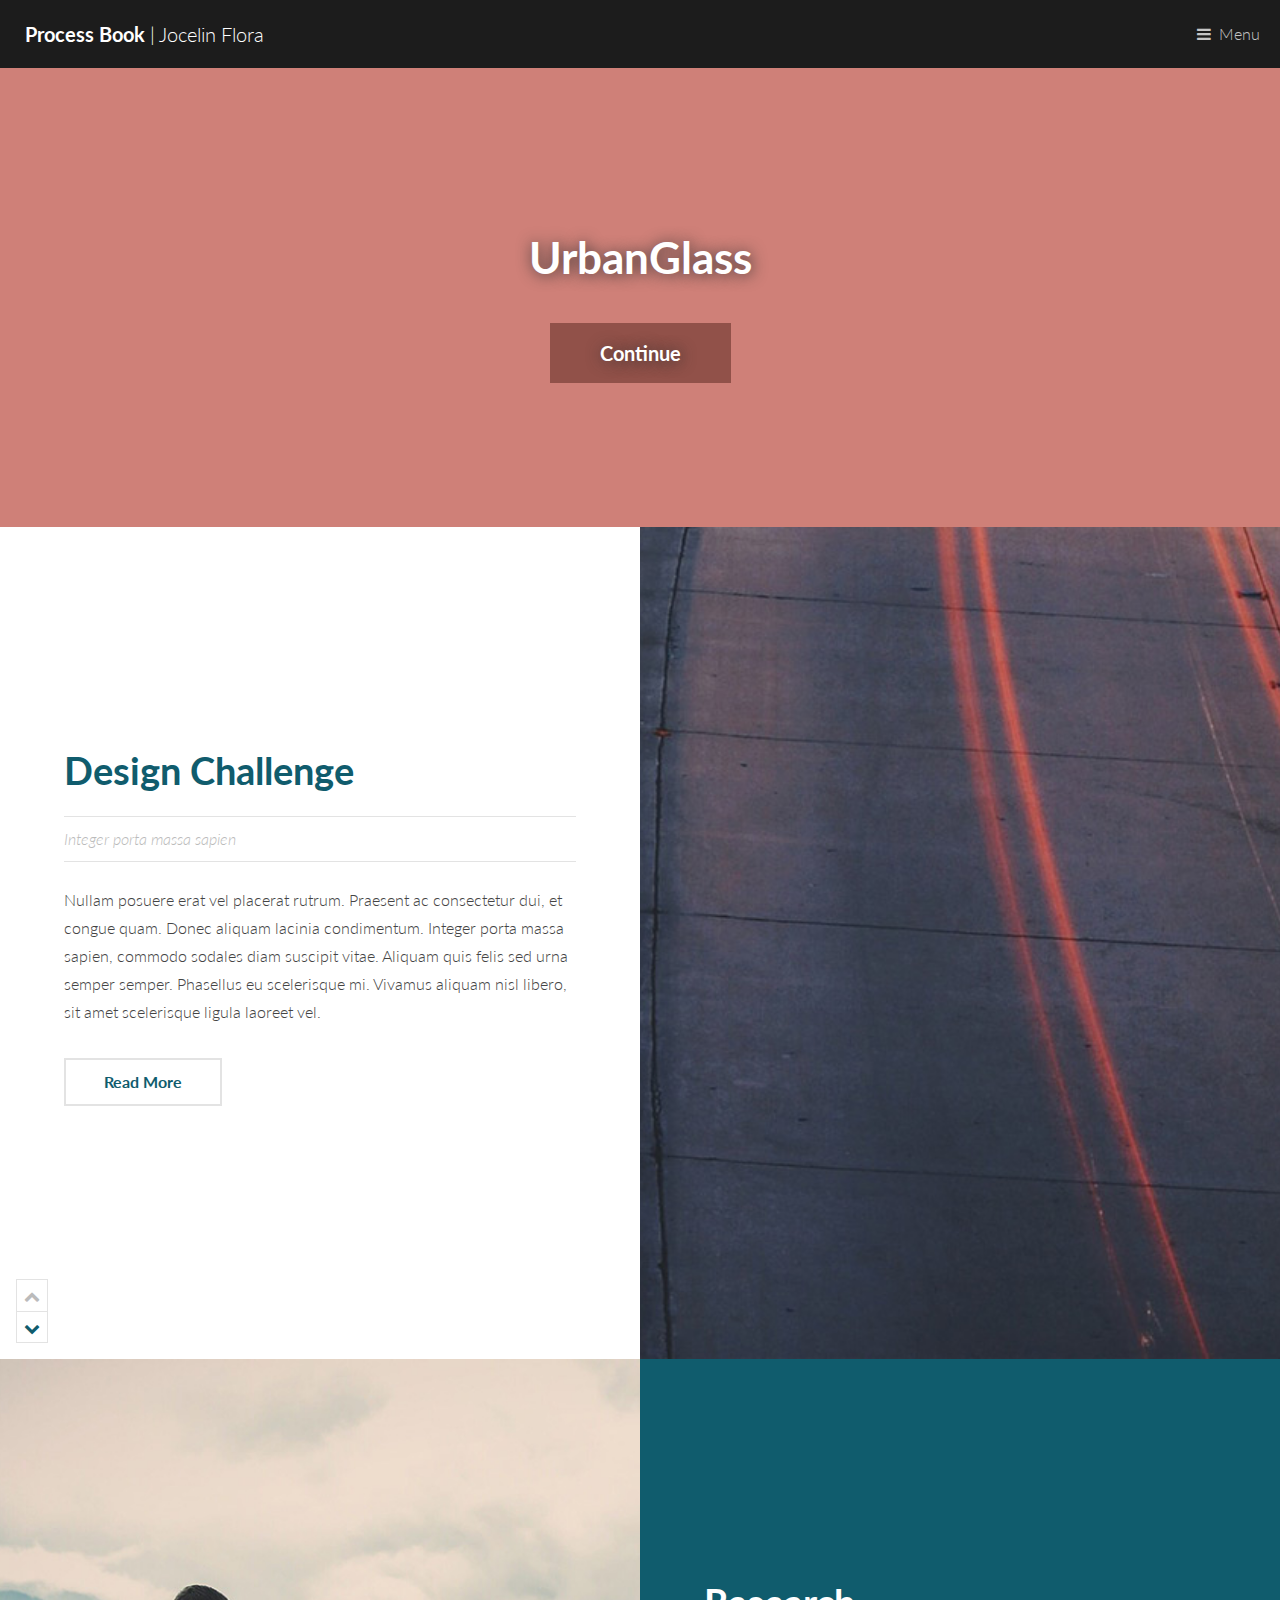
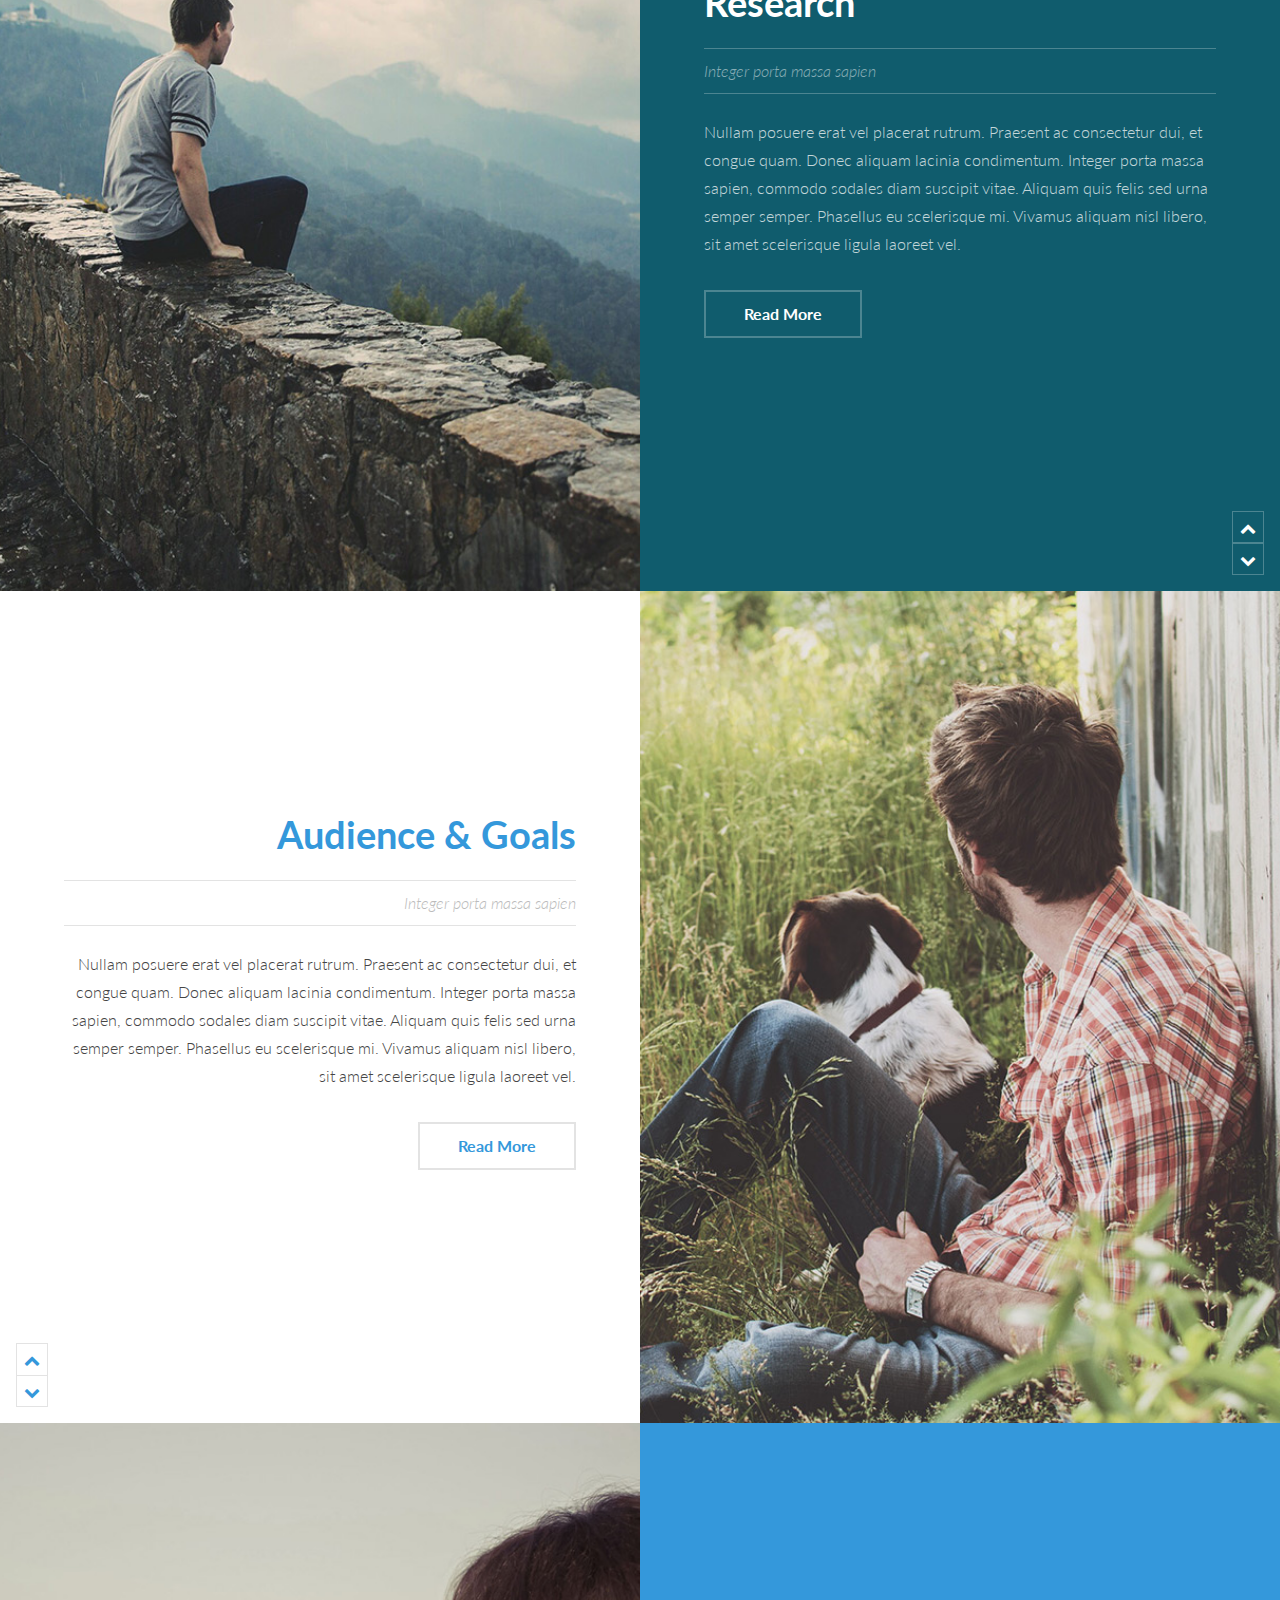
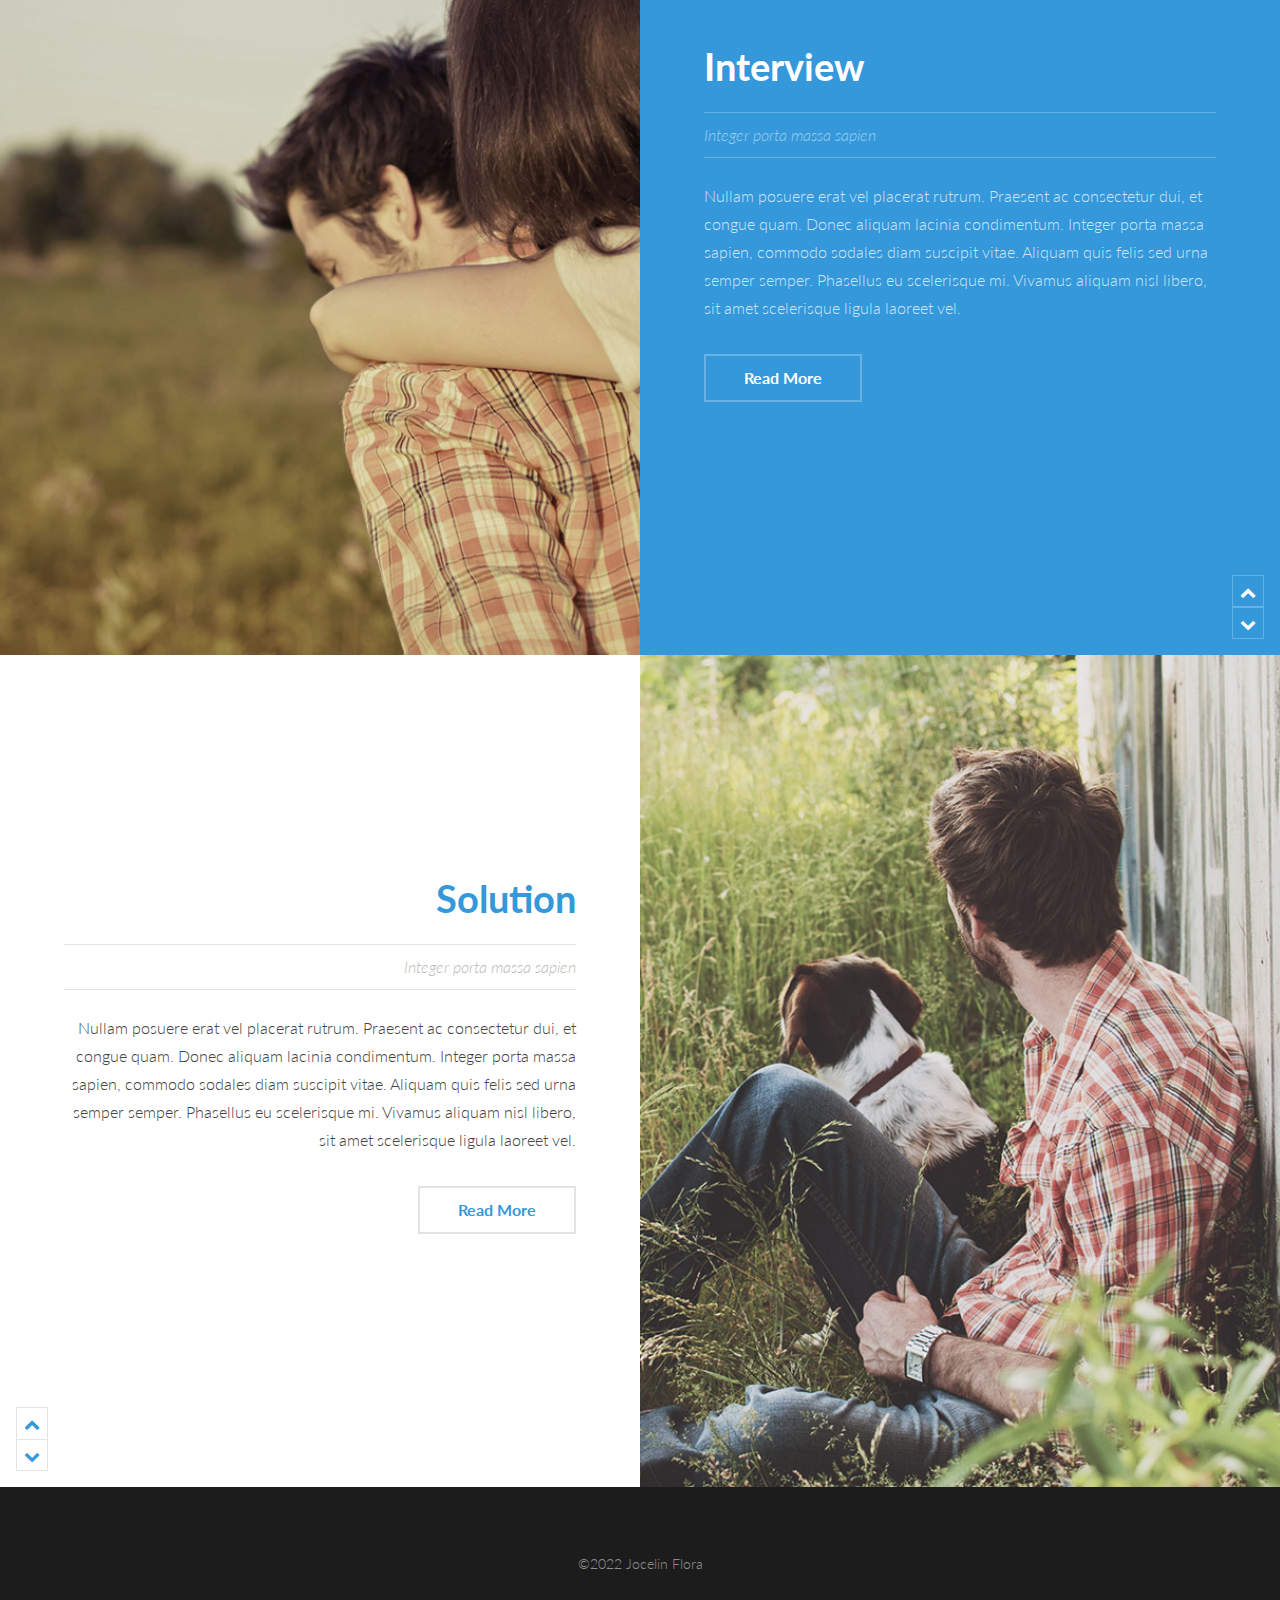
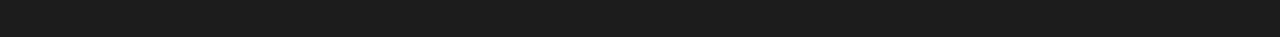
==== commit e5ffb6c3: "align-lift" ====
--- a/index.html
+++ b/index.html
@@ -53,7 +53,7 @@
 							<p class="info">Integer porta massa sapien</p>
 						</header>
 						<p class="align-left">Nullam posuere erat vel placerat rutrum. Praesent ac consectetur dui, et congue quam. Donec aliquam lacinia condimentum. Integer porta massa sapien, commodo sodales diam suscipit vitae. Aliquam quis felis sed urna semper semper. Phasellus eu scelerisque mi. Vivamus aliquam nisl libero, sit amet scelerisque ligula laoreet vel.</p>
-						<ul class="actions">
+						<ul class="actions align-left">
 							<li><a href="design-challenge.html" class="button alt">Read More</a></li>
 						</ul>
 					</div>
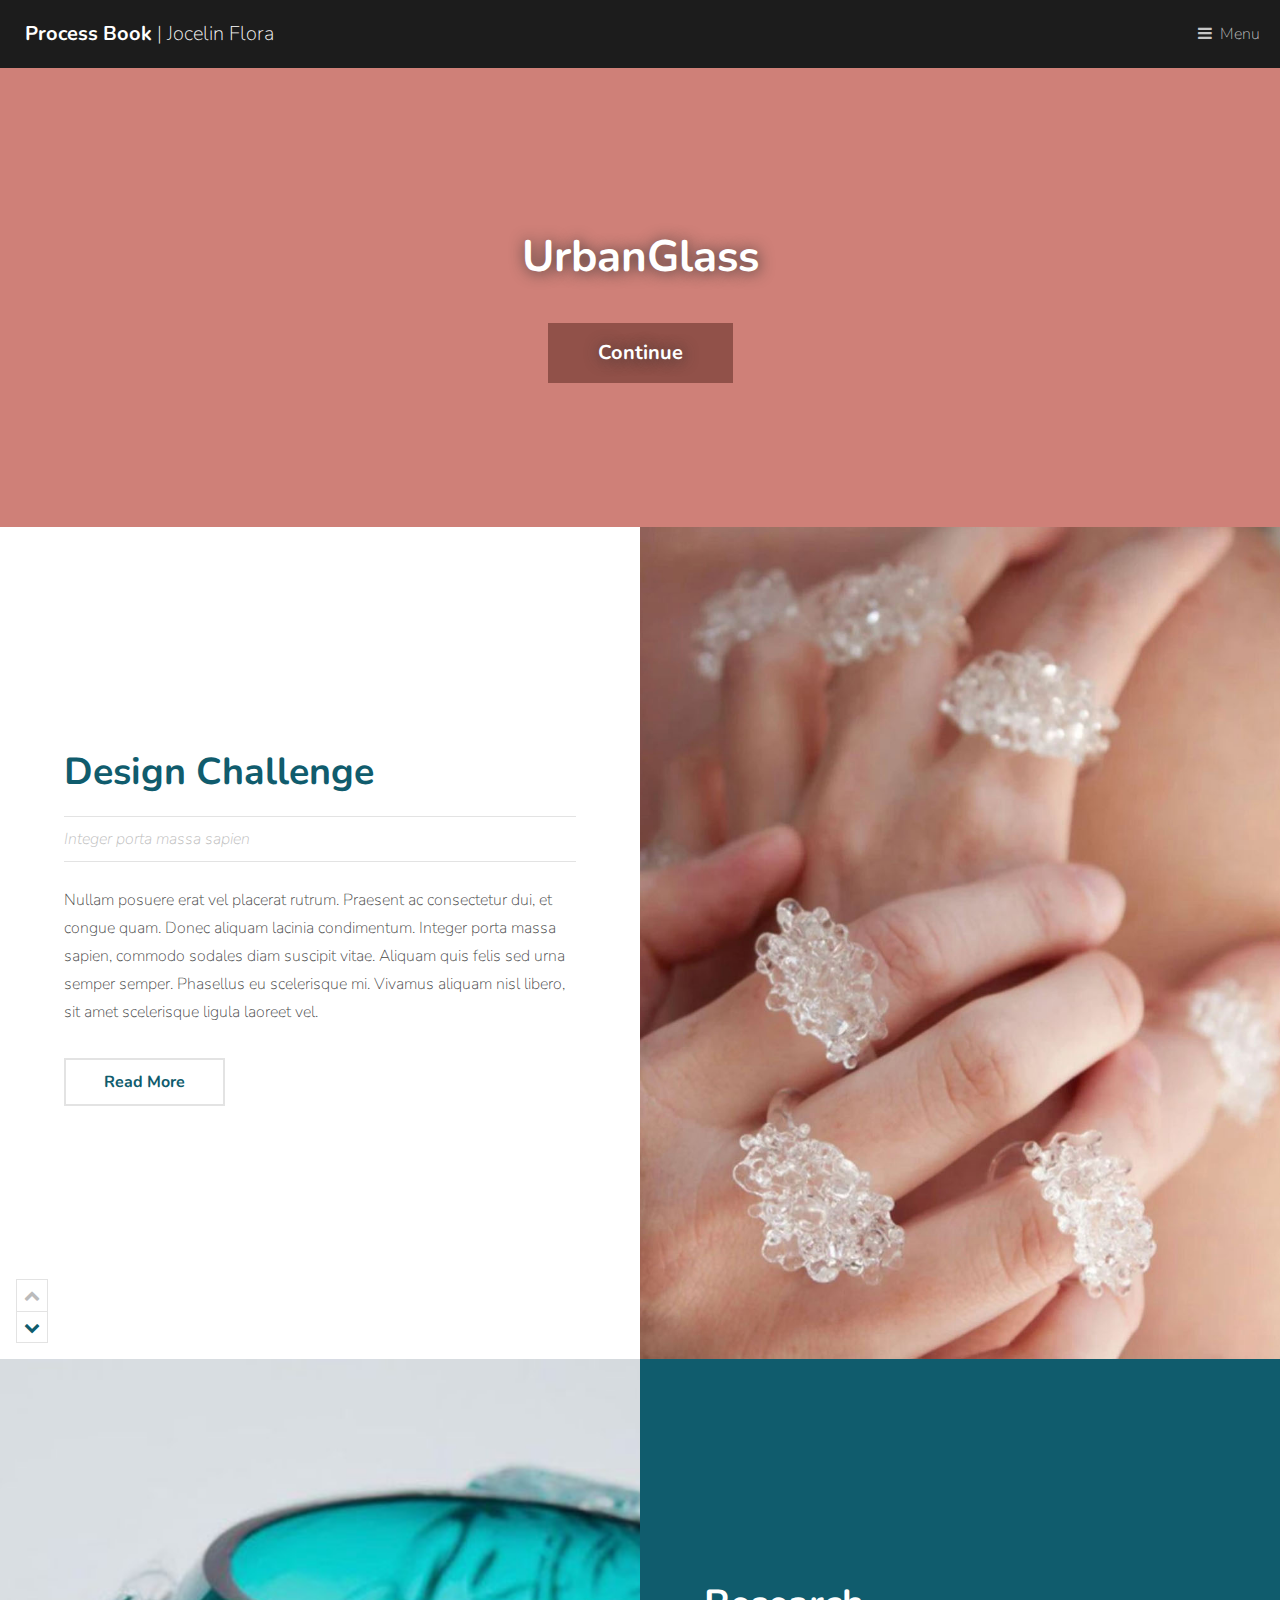
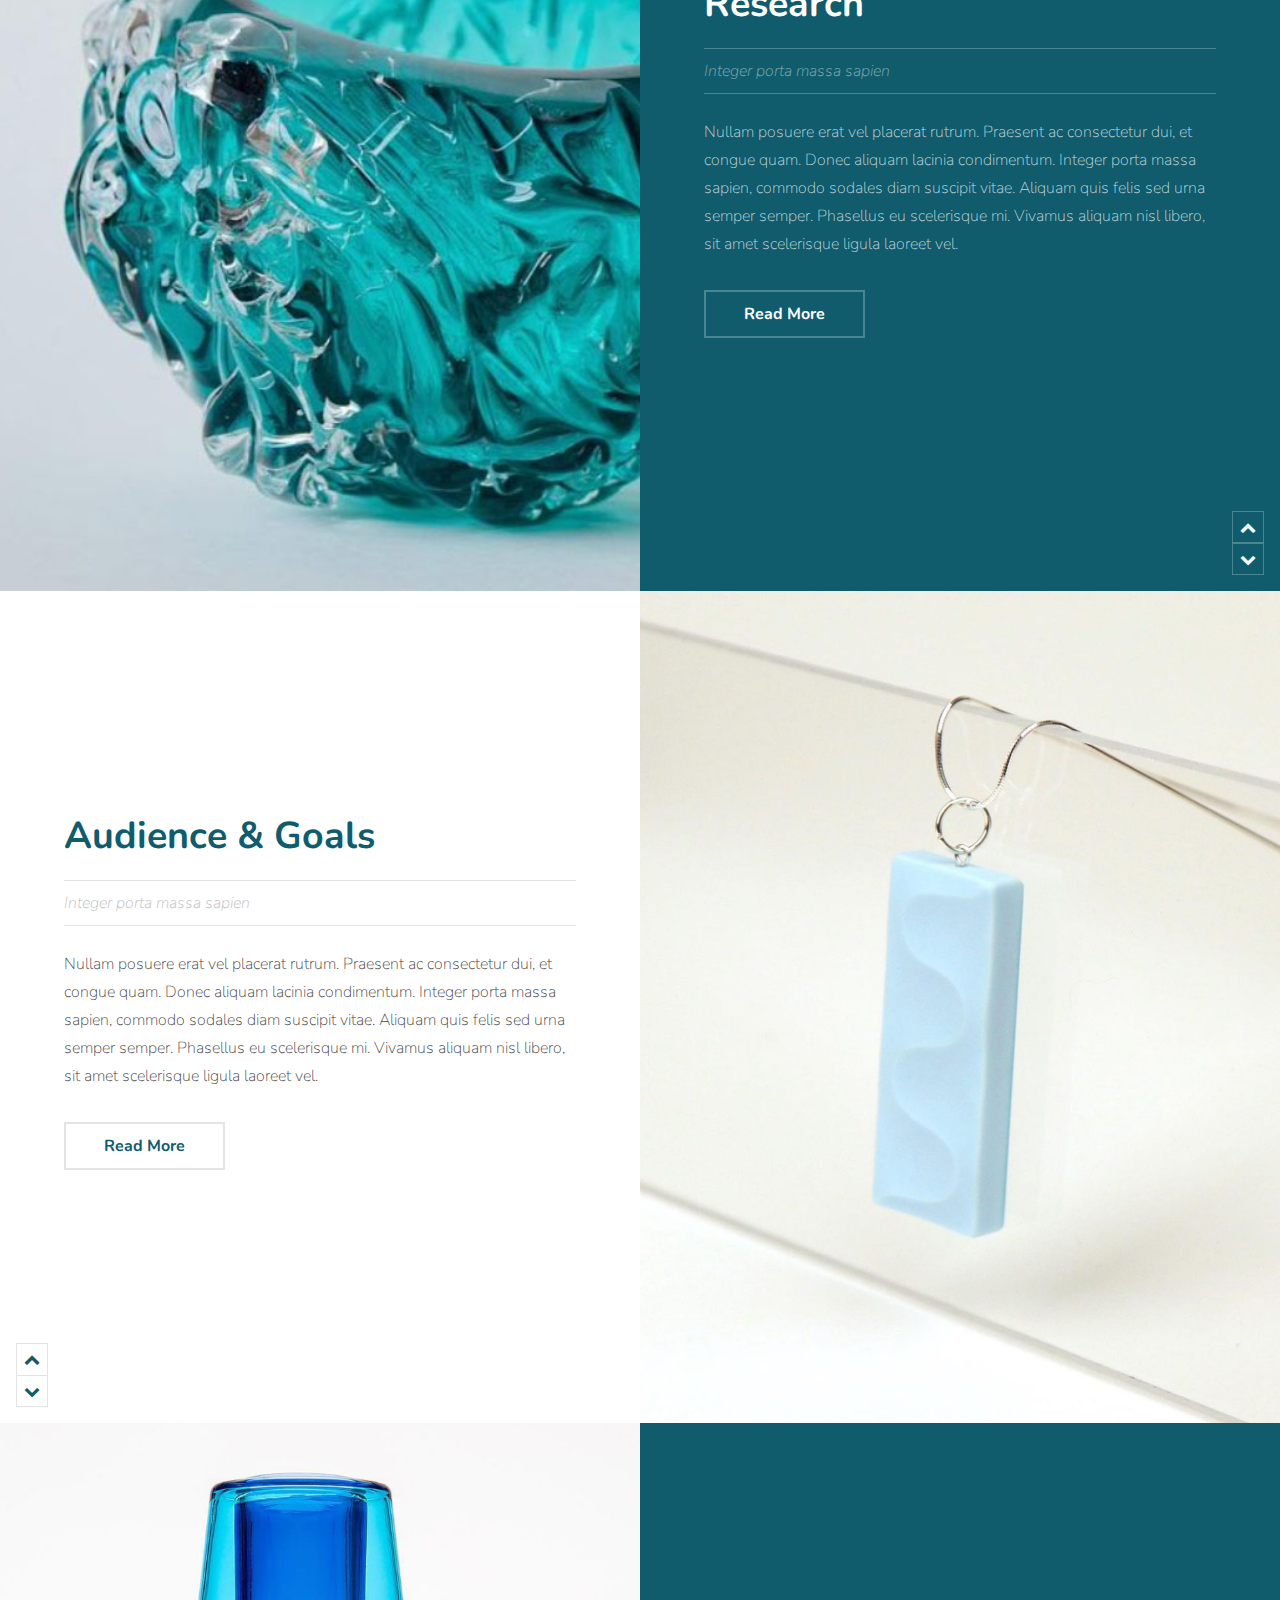
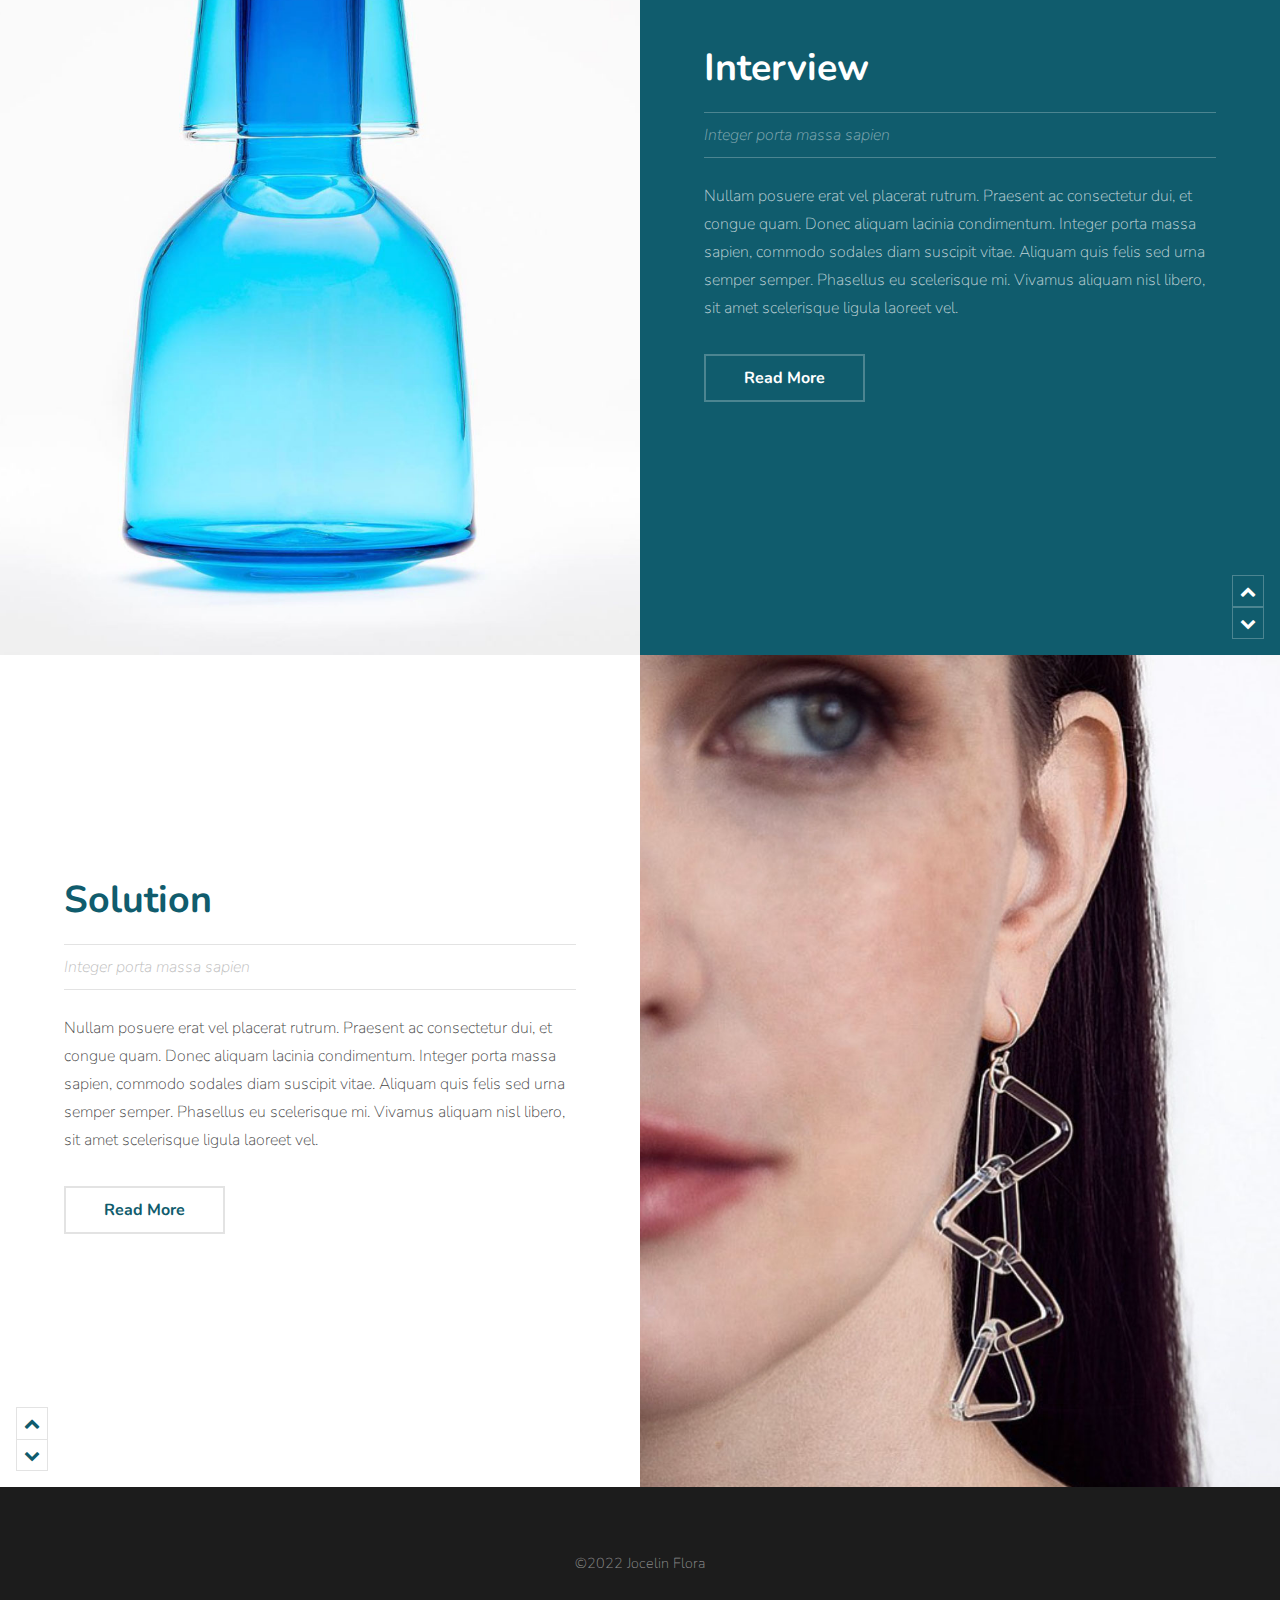
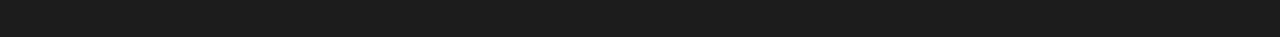
==== commit f08fe9a9: "a lot of updates" ====
--- a/index.html
+++ b/index.html
@@ -1,174 +1,199 @@
 <!DOCTYPE html>
 <html lang="en">
-	<head>
-		<title>Process Site Template Files</title>
-		<meta charset="utf-8" />
-		<meta name="viewport" content="width=device-width, initial-scale=1" />
-		<link rel="stylesheet" href="assets/css/main.css" />
-		<link rel="stylesheet" href="assets/css/custom.css" />
-	</head>
-	<body>
 
-		<!-- Header -->
-			<header id="header">
-				<a href="index.html" class="logo"><strong>Process Book</strong> | Jocelin Flora</a>
-				<nav>
-					<a href="#menu">Menu</a>
-				</nav>
-			</header>
+<head>
+	<title>Process Site Template Files</title>
+	<meta charset="utf-8" />
+	<meta name="viewport" content="width=device-width, initial-scale=1" />
+	<link rel="stylesheet" href="assets/css/main.css" />
+	<link rel="stylesheet" href="assets/css/custom.css" />
 
-		<!-- Nav -->
-		<nav id="menu">
-			<ul class="links">
-				<li><a href="index.html">Home</a></li>
-				<li><a href="generic-page.html">Generic Page</a></li>
-				<li><a href="elements.html">Useful Elements</a></li>
-				<li><a href="design-challenge.html">Design Challenge</a></li>
-				<li><a href="research.html">Research</a></li>
-				<li><a href="audience-goals.html">Audience and Goals</a></li>
-				<li><a href="interview.html">Interview</a></li>
-				<li><a href="solution.html">Solution</a></li>
+
+	<link rel="preconnect" href="https://fonts.googleapis.com">
+	<link rel="preconnect" href="https://fonts.gstatic.com" crossorigin>
+	<link href="https://fonts.googleapis.com/css2?family=Nunito:ital,wght@0,200;0,300;0,400;0,500;0,600;0,700;1,200;1,300;1,400;1,500;1,600&display=swap" rel="stylesheet">
+</head>
+
+<body>
+
+	<!-- Header -->
+	<header id="header">
+		<a href="index.html" class="logo"><strong>Process Book</strong> | Jocelin Flora</a>
+		<nav>
+			<a href="#menu">Menu</a>
+		</nav>
+	</header>
+
+	<!-- Nav -->
+	<nav id="menu">
+		<ul class="links">
+			<li><a href="index.html">Home</a></li>
+			<li><a href="generic-page.html">Generic Page</a></li>
+			<li><a href="elements.html">Useful Elements</a></li>
+			<li><a href="design-challenge.html">Design Challenge</a></li>
+			<li><a href="research.html">Research</a></li>
+			<li><a href="audience-goals.html">Audience and Goals</a></li>
+			<li><a href="interview.html">Interview</a></li>
+			<li><a href="solution.html">Solution</a></li>
+		</ul>
+	</nav>
+
+	<!-- Banner -->
+	<section id="banner">
+		<div class="inner">
+			<h1>UrbanGlass</h1>
+			<ul class="actions">
+				<li><a href="#one" class="button alt scrolly big redbtn">Continue</a></li>
 			</ul>
-		</nav>
+		</div>
+	</section>
 
-		<!-- Banner -->
-			<section id="banner">
-				<div class="inner">
-					<h1>UrbanGlass</h1>
-					<ul class="actions">
-						<li><a href="#one" class="button alt scrolly big redbtn">Continue</a></li>
-					</ul>
-				</div>
-			</section>
+	<!-- One - DESIGN CHALLENGE-->
+	<article id="one" class="post style1">
+		<div class="image">
+			<img src="./UrbanGlass_Research/glass_rings.jpg" alt="" data-position="75% center" />
+		</div>
+		<div class="content">
+			<div class="inner">
+				<header class="align-left">
+					<h2><a href="design-challenge.html">Design Challenge</a></h2>
+					<p class="info">Integer porta massa sapien</p>
+				</header>
+				<p class="align-left">Nullam posuere erat vel placerat rutrum. Praesent ac consectetur dui, et congue
+					quam. Donec aliquam lacinia condimentum. Integer porta massa sapien, commodo sodales diam suscipit
+					vitae. Aliquam quis felis sed urna semper semper. Phasellus eu scelerisque mi. Vivamus aliquam nisl
+					libero, sit amet scelerisque ligula laoreet vel.</p>
+				<ul class="actions align-left">
+					<li><a href="design-challenge.html" class="button alt">Read More</a></li>
+				</ul>
+			</div>
+			<div class="postnav">
+				<a href="#" class="prev disabled"><span class="icon fa-chevron-up"></span></a>
+				<a href="#two" class="scrolly next"><span class="icon fa-chevron-down"></span></a>
+			</div>
+		</div>
+	</article>
 
-		<!-- One - DESIGN CHALLENGE-->
-			<article id="one" class="post style1">
-				<div class="image">
-					<img src="images/pic11.jpg" alt="" data-position="75% center" />
-				</div>
-				<div class="content">
-					<div class="inner">
-						<header class="align-left">
-							<h2><a href="design-challenge.html">Design Challenge</a></h2>
-							<p class="info">Integer porta massa sapien</p>
-						</header>
-						<p class="align-left">Nullam posuere erat vel placerat rutrum. Praesent ac consectetur dui, et congue quam. Donec aliquam lacinia condimentum. Integer porta massa sapien, commodo sodales diam suscipit vitae. Aliquam quis felis sed urna semper semper. Phasellus eu scelerisque mi. Vivamus aliquam nisl libero, sit amet scelerisque ligula laoreet vel.</p>
-						<ul class="actions align-left">
-							<li><a href="design-challenge.html" class="button alt">Read More</a></li>
-						</ul>
-					</div>
-					<div class="postnav">
-						<a href="#" class="prev disabled"><span class="icon fa-chevron-up"></span></a>
-						<a href="#two" class="scrolly next"><span class="icon fa-chevron-down"></span></a>
-					</div>
-				</div>
-			</article>
+	<!-- Two Research-->
+	<article id="two" class="post invert style1 alt">
+		<div class="image">
+			<img src="UrbanGlass_Research/glass_bowl.jpg" alt="" data-position="10% center" />
+		</div>
+		<div class="content">
+			<div class="inner">
+				<header>
+					<h2><a href="research.html">Research</a></h2>
+					<p class="info">Integer porta massa sapien</p>
+				</header>
+				<p>Nullam posuere erat vel placerat rutrum. Praesent ac consectetur dui, et congue quam. Donec aliquam
+					lacinia condimentum. Integer porta massa sapien, commodo sodales diam suscipit vitae. Aliquam quis
+					felis sed urna semper semper. Phasellus eu scelerisque mi. Vivamus aliquam nisl libero, sit amet
+					scelerisque ligula laoreet vel.</p>
+				<ul class="actions">
+					<li><a href="research.html" class="button alt">Read More</a></li>
+				</ul>
+			</div>
+			<div class="postnav">
+				<a href="#one" class="scrolly prev"><span class="icon fa-chevron-up"></span></a>
+				<a href="#three" class="scrolly next"><span class="icon fa-chevron-down"></span></a>
+			</div>
+		</div>
+	</article>
 
-		<!-- Two Research-->
-			<article id="two" class="post invert style1 alt">
-				<div class="image">
-					<img src="images/pic13.jpg" alt="" data-position="10% center" />
-				</div>
-				<div class="content">
-					<div class="inner">
-						<header>
-							<h2><a href="research.html">Research</a></h2>
-							<p class="info">Integer porta massa sapien</p>
-						</header>
-						<p>Nullam posuere erat vel placerat rutrum. Praesent ac consectetur dui, et congue quam. Donec aliquam lacinia condimentum. Integer porta massa sapien, commodo sodales diam suscipit vitae. Aliquam quis felis sed urna semper semper. Phasellus eu scelerisque mi. Vivamus aliquam nisl libero, sit amet scelerisque ligula laoreet vel.</p>
-						<ul class="actions">
-							<li><a href="research.html" class="button alt">Read More</a></li>
-						</ul>
-					</div>
-					<div class="postnav">
-						<a href="#one" class="scrolly prev"><span class="icon fa-chevron-up"></span></a>
-						<a href="#three" class="scrolly next"><span class="icon fa-chevron-down"></span></a>
-					</div>
-				</div>
-			</article>
+	<!-- Three Audience/Goals -->
+	<article id="three" class="post style2">
+		<div class="image">
+			<img src="./UrbanGlass_Research/glass_necklace.jpg" alt="" data-position="80% center" />
+		</div>
+		<div class="content">
+			<div class="inner">
+				<header class="align-left">
+					<h2><a href="audience-goals.html">Audience &amp; Goals</a></h2>
+					<p class="info">Integer porta massa sapien</p>
+				</header>
+				<p class="align-left">Nullam posuere erat vel placerat rutrum. Praesent ac consectetur dui, et congue
+					quam. Donec aliquam
+					lacinia condimentum. Integer porta massa sapien, commodo sodales diam suscipit vitae. Aliquam quis
+					felis sed urna semper semper. Phasellus eu scelerisque mi. Vivamus aliquam nisl libero, sit amet
+					scelerisque ligula laoreet vel.</p>
+				<ul class="actions align-left">
+					<li><a href="audience-goals.html" class="button alt">Read More</a></li>
+				</ul>
+			</div>
+			<div class="postnav">
+				<a href="#two" class="scrolly prev"><span class="icon fa-chevron-up"></span></a>
+				<a href="#four" class="scrolly next"><span class="icon fa-chevron-down"></span></a>
+			</div>
+		</div>
+	</article>
 
-		<!-- Three Audience/Goals -->
-			<article id="three" class="post style2">
-				<div class="image">
-					<img src="images/pic12.jpg" alt="" data-position="80% center" />
-				</div>
-				<div class="content">
-					<div class="inner">
-						<header>
-							<h2><a href="audience-goals.html">Audience &amp; Goals</a></h2>
-							<p class="info">Integer porta massa sapien</p>
-						</header>
-						<p>Nullam posuere erat vel placerat rutrum. Praesent ac consectetur dui, et congue quam. Donec aliquam lacinia condimentum. Integer porta massa sapien, commodo sodales diam suscipit vitae. Aliquam quis felis sed urna semper semper. Phasellus eu scelerisque mi. Vivamus aliquam nisl libero, sit amet scelerisque ligula laoreet vel.</p>
-						<ul class="actions">
-							<li><a href="audience-goals.html" class="button alt">Read More</a></li>
-						</ul>
-					</div>
-					<div class="postnav">
-						<a href="#two" class="scrolly prev"><span class="icon fa-chevron-up"></span></a>
-						<a href="#four" class="scrolly next"><span class="icon fa-chevron-down"></span></a>
-					</div>
-				</div>
-			</article>
+	<!-- Four Interview-->
+	<article id="four" class="post invert style2 alt">
+		<div class="image">
+			<img src="./UrbanGlass_Research/glass_blue.jpg" alt="" data-position="60% center" />
+		</div>
+		<div class="content">
+			<div class="inner">
+				<header>
+					<h2><a href="interview.html">Interview</a></h2>
+					<p class="info">Integer porta massa sapien</p>
+				</header>
+				<p>Nullam posuere erat vel placerat rutrum. Praesent ac consectetur dui, et congue quam. Donec aliquam
+					lacinia condimentum. Integer porta massa sapien, commodo sodales diam suscipit vitae. Aliquam quis
+					felis sed urna semper semper. Phasellus eu scelerisque mi. Vivamus aliquam nisl libero, sit amet
+					scelerisque ligula laoreet vel.</p>
+				<ul class="actions">
+					<li><a href="interview.html" class="button alt">Read More</a></li>
+				</ul>
+			</div>
+			<div class="postnav">
+				<a href="#three" class="scrolly prev"><span class="icon fa-chevron-up"></span></a>
+				<a href="#five" class="scrolly next"><span class="icon fa-chevron-down"></span></a>
+			</div>
+		</div>
+	</article>
 
-		<!-- Four Interview-->
-			<article id="four" class="post invert style2 alt">
-				<div class="image">
-					<img src="images/pic14.jpg" alt="" data-position="60% center" />
-				</div>
-				<div class="content">
-					<div class="inner">
-						<header>
-							<h2><a href="interview.html">Interview</a></h2>
-							<p class="info">Integer porta massa sapien</p>
-						</header>
-						<p>Nullam posuere erat vel placerat rutrum. Praesent ac consectetur dui, et congue quam. Donec aliquam lacinia condimentum. Integer porta massa sapien, commodo sodales diam suscipit vitae. Aliquam quis felis sed urna semper semper. Phasellus eu scelerisque mi. Vivamus aliquam nisl libero, sit amet scelerisque ligula laoreet vel.</p>
-						<ul class="actions">
-							<li><a href="interview.html" class="button alt">Read More</a></li>
-						</ul>
-					</div>
-					<div class="postnav">
-						<a href="#three" class="scrolly prev"><span class="icon fa-chevron-up"></span></a>
-						<a href="#five" class="scrolly next"><span class="icon fa-chevron-down"></span></a>
-					</div>
-				</div>
-			</article>
+	<!-- Five Solution -->
+	<article id="three" class="post style2">
+		<div class="image">
+			<img src="./UrbanGlass_Research/glass_earrings.jpg" alt="" data-position="80% center" />
+		</div>
+		<div class="content">
+			<div class="inner">
+				<header class="align-left">
+					<h2><a href="solution.html">Solution</a></h2>
+					<p class="info">Integer porta massa sapien</p>
+				</header>
+				<p class="align-left">Nullam posuere erat vel placerat rutrum. Praesent ac consectetur dui, et congue
+					quam. Donec aliquam
+					lacinia condimentum. Integer porta massa sapien, commodo sodales diam suscipit vitae. Aliquam quis
+					felis sed urna semper semper. Phasellus eu scelerisque mi. Vivamus aliquam nisl libero, sit amet
+					scelerisque ligula laoreet vel.</p>
+				<ul class="actions align-left">
+					<li><a href="solution.html" class="button alt">Read More</a></li>
+				</ul>
+			</div>
+			<div class="postnav">
+				<a href="#two" class="scrolly prev"><span class="icon fa-chevron-up"></span></a>
+				<a href="#four" class="scrolly next"><span class="icon fa-chevron-down"></span></a>
+			</div>
+		</div>
+	</article>
 
-			<!-- Five Solution -->
-			<article id="three" class="post style2">
-				<div class="image">
-					<img src="images/pic12.jpg" alt="" data-position="80% center" />
-				</div>
-				<div class="content">
-					<div class="inner">
-						<header>
-							<h2><a href="solution.html">Solution</a></h2>
-							<p class="info">Integer porta massa sapien</p>
-						</header>
-						<p>Nullam posuere erat vel placerat rutrum. Praesent ac consectetur dui, et congue quam. Donec aliquam lacinia condimentum. Integer porta massa sapien, commodo sodales diam suscipit vitae. Aliquam quis felis sed urna semper semper. Phasellus eu scelerisque mi. Vivamus aliquam nisl libero, sit amet scelerisque ligula laoreet vel.</p>
-						<ul class="actions">
-							<li><a href="solution.html" class="button alt">Read More</a></li>
-						</ul>
-					</div>
-					<div class="postnav">
-						<a href="#two" class="scrolly prev"><span class="icon fa-chevron-up"></span></a>
-						<a href="#four" class="scrolly next"><span class="icon fa-chevron-down"></span></a>
-					</div>
-				</div>
-			</article>
+	<!-- Footer -->
+	<footer id="footer">
+		<div class="copyright">
+			&copy;2022 Jocelin Flora
+		</div>
+	</footer>
 
-		<!-- Footer -->
-		<footer id="footer">
-			<div class="copyright">
-				&copy;2022 Jocelin Flora
-			</div>
-		</footer>
+	<!-- Scripts -->
+	<script src="assets/js/jquery.min.js"></script>
+	<script src="assets/js/jquery.scrolly.min.js"></script>
+	<script src="assets/js/skel.min.js"></script>
+	<script src="assets/js/util.js"></script>
+	<script src="assets/js/main.js"></script>
 
-		<!-- Scripts -->
-			<script src="assets/js/jquery.min.js"></script>
-			<script src="assets/js/jquery.scrolly.min.js"></script>
-			<script src="assets/js/skel.min.js"></script>
-			<script src="assets/js/util.js"></script>
-			<script src="assets/js/main.js"></script>
+</body>
 
-	</body>
-</html>
+</html>--- a/assets/css/main.css
+++ b/assets/css/main.css
@@ -5,7 +5,10 @@
 Then, you have to go through the css file to rename the fonts. The easist way is to find the rules in here
 or by using the web inspector in the browser. Then, rewrite the css rules in the "custom.css" file. They will
 take precedence the ones in this file. */
-@import url("https://fonts.googleapis.com/css?family=Lato:300,700,300italic,700italic");
+/* @import url("https://fonts.googleapis.com/css?family=Lato:300,700,300italic,700italic"); */
+
+@import url('https://fonts.googleapis.com/css2?family=Nunito:ital,wght@0,200;0,300;0,400;0,500;0,600;0,700;1,200;1,300;1,400;1,500;1,600&display=swap');
+
 
 /* Reset */
 
@@ -1599,9 +1602,10 @@
 	}
 
 	body, input, select, textarea {
-		font-family: "Lato", Arial, Helvetica, sans-serif;
-		font-size: 16pt;
-		font-weight: 300;
+		/* font-family: "Lato", Arial, Helvetica, sans-serif; */
+		font-family: 'Nunito', sans-serif;
+		font-size: 15pt;
+		font-weight: 200;
 		line-height: 1.75;
 	}
 
@@ -1963,7 +1967,7 @@
 		input[type="button"].special,
 		button.special,
 		.button.special {
-			background-color: #3498db;
+			background-color: #105c6d;
 			color: #fff !important;
 		}
 
@@ -2087,7 +2091,7 @@
 			cursor: pointer;
 			display: inline-block;
 			font-size: 1em;
-			font-weight: 300;
+			font-weight: 200;
 			padding-left: 2.4em;
 			padding-right: 0.75em;
 			position: relative;
@@ -2843,19 +2847,19 @@
 		}
 
 			.wrapper.style2 input, .wrapper.style2 select, .wrapper.style2 textarea {
-				color: #3498db;
+				color: #105c6d;
 			}
 
 			.wrapper.style2 a {
-				color: #3498db;
+				color: #105c6d;
 			}
 
 			.wrapper.style2 strong, .wrapper.style2 b {
-				color: #3498db;
+				color: #105c6d;
 			}
 
 			.wrapper.style2 h1, .wrapper.style2 h2, .wrapper.style2 h3, .wrapper.style2 h4, .wrapper.style2 h5, .wrapper.style2 h6 {
-				color: #3498db;
+				color: #105c6d;
 			}
 
 			.wrapper.style2 blockquote {
@@ -2907,7 +2911,7 @@
 				.wrapper.style2 .button.alt {
 					background-color: transparent;
 					box-shadow: inset 0 0 0 2px rgba(144, 144, 144, 0.25);
-					color: #3498db !important;
+					color: #105c6d !important;
 				}
 
 					.wrapper.style2 input[type="submit"].alt:hover,
@@ -2939,12 +2943,12 @@
 				.wrapper.style2 input[type="button"].special,
 				.wrapper.style2 button.special,
 				.wrapper.style2 .button.special {
-					background-color: #3498db;
+					background-color: #105c6d;
 					color: #fff !important;
 				}
 
 			.wrapper.style2 label {
-				color: #3498db;
+				color: #105c6d;
 			}
 
 			.wrapper.style2 input[type="text"],
@@ -2961,8 +2965,8 @@
 				.wrapper.style2 input[type="email"]:focus,
 				.wrapper.style2 select:focus,
 				.wrapper.style2 textarea:focus {
-					border-color: #3498db;
-					box-shadow: 0 0 0 1px #3498db;
+					border-color: #105c6d;
+					box-shadow: 0 0 0 1px #105c6d;
 				}
 
 			.wrapper.style2 .select-wrapper:before {
@@ -2982,15 +2986,15 @@
 
 			.wrapper.style2 input[type="checkbox"]:checked + label:before,
 			.wrapper.style2 input[type="radio"]:checked + label:before {
-				background-color: #3498db;
-				border-color: #3498db;
+				background-color: #105c6d;
+				border-color: #105c6d;
 				color: #fff;
 			}
 
 			.wrapper.style2 input[type="checkbox"]:focus + label:before,
 			.wrapper.style2 input[type="radio"]:focus + label:before {
-				border-color: #3498db;
-				box-shadow: 0 0 0 1px #3498db;
+				border-color: #105c6d;
+				box-shadow: 0 0 0 1px #105c6d;
 			}
 
 			.wrapper.style2 ::-webkit-input-placeholder {
@@ -3030,7 +3034,7 @@
 				}
 
 			.wrapper.style2 table th {
-				color: #3498db;
+				color: #105c6d;
 			}
 
 			.wrapper.style2 table thead {
@@ -3314,7 +3318,7 @@
 /* Banner */
 
 	#banner {
-		background-color: #3498db;
+		background-color: #105c6d;
 		color: rgba(255, 255, 255, 0.75);
 		text-align: center;
 		cursor: default;
@@ -3419,7 +3423,7 @@
 			#banner button.special,
 			#banner .button.special {
 				background-color: #fff;
-				color: #3498db !important;
+				color: #105c6d !important;
 			}
 
 		#banner label {
@@ -3463,7 +3467,7 @@
 		#banner input[type="radio"]:checked + label:before {
 			background-color: #fff;
 			border-color: #fff;
-			color: #3498db;
+			color: #105c6d;
 		}
 
 		#banner input[type="checkbox"]:focus + label:before,
@@ -3988,19 +3992,19 @@
 		}
 
 			.post.style2 input, .post.style2 select, .post.style2 textarea {
-				color: #3498db;
+				color: #105c6d;
 			}
 
 			.post.style2 a {
-				color: #3498db;
+				color: #105c6d;
 			}
 
 			.post.style2 strong, .post.style2 b {
-				color: #3498db;
+				color: #105c6d;
 			}
 
 			.post.style2 h1, .post.style2 h2, .post.style2 h3, .post.style2 h4, .post.style2 h5, .post.style2 h6 {
-				color: #3498db;
+				color: #105c6d;
 			}
 
 			.post.style2 blockquote {
@@ -4048,7 +4052,7 @@
 				.post.style2 .button.alt {
 					background-color: transparent;
 					box-shadow: inset 0 0 0 2px rgba(144, 144, 144, 0.25);
-					color: #3498db !important;
+					color: #105c6d !important;
 				}
 
 					.post.style2 input[type="submit"].alt:hover,
@@ -4080,12 +4084,12 @@
 				.post.style2 input[type="button"].special,
 				.post.style2 button.special,
 				.post.style2 .button.special {
-					background-color: #3498db;
+					background-color: #105c6d;
 					color: #fff !important;
 				}
 
 			.post.style2.invert {
-				background-color: #3498db;
+				background-color: #105c6d;
 				color: rgba(255, 255, 255, 0.75);
 			}
 
@@ -4183,11 +4187,11 @@
 					.post.style2.invert button.special,
 					.post.style2.invert .button.special {
 						background-color: #fff;
-						color: #3498db !important;
+						color: #105c6d !important;
 					}
 
 				.post.style2.invert .content {
-					background: #3498db;
+					background: #105c6d;
 				}
 
 					.post.style2.invert .content header p {
--- a/assets/css/custom.css
+++ b/assets/css/custom.css
@@ -41,4 +41,4 @@
 
 .image-shadow{
   box-shadow: 1px 1px 15px grey !important
-}+}
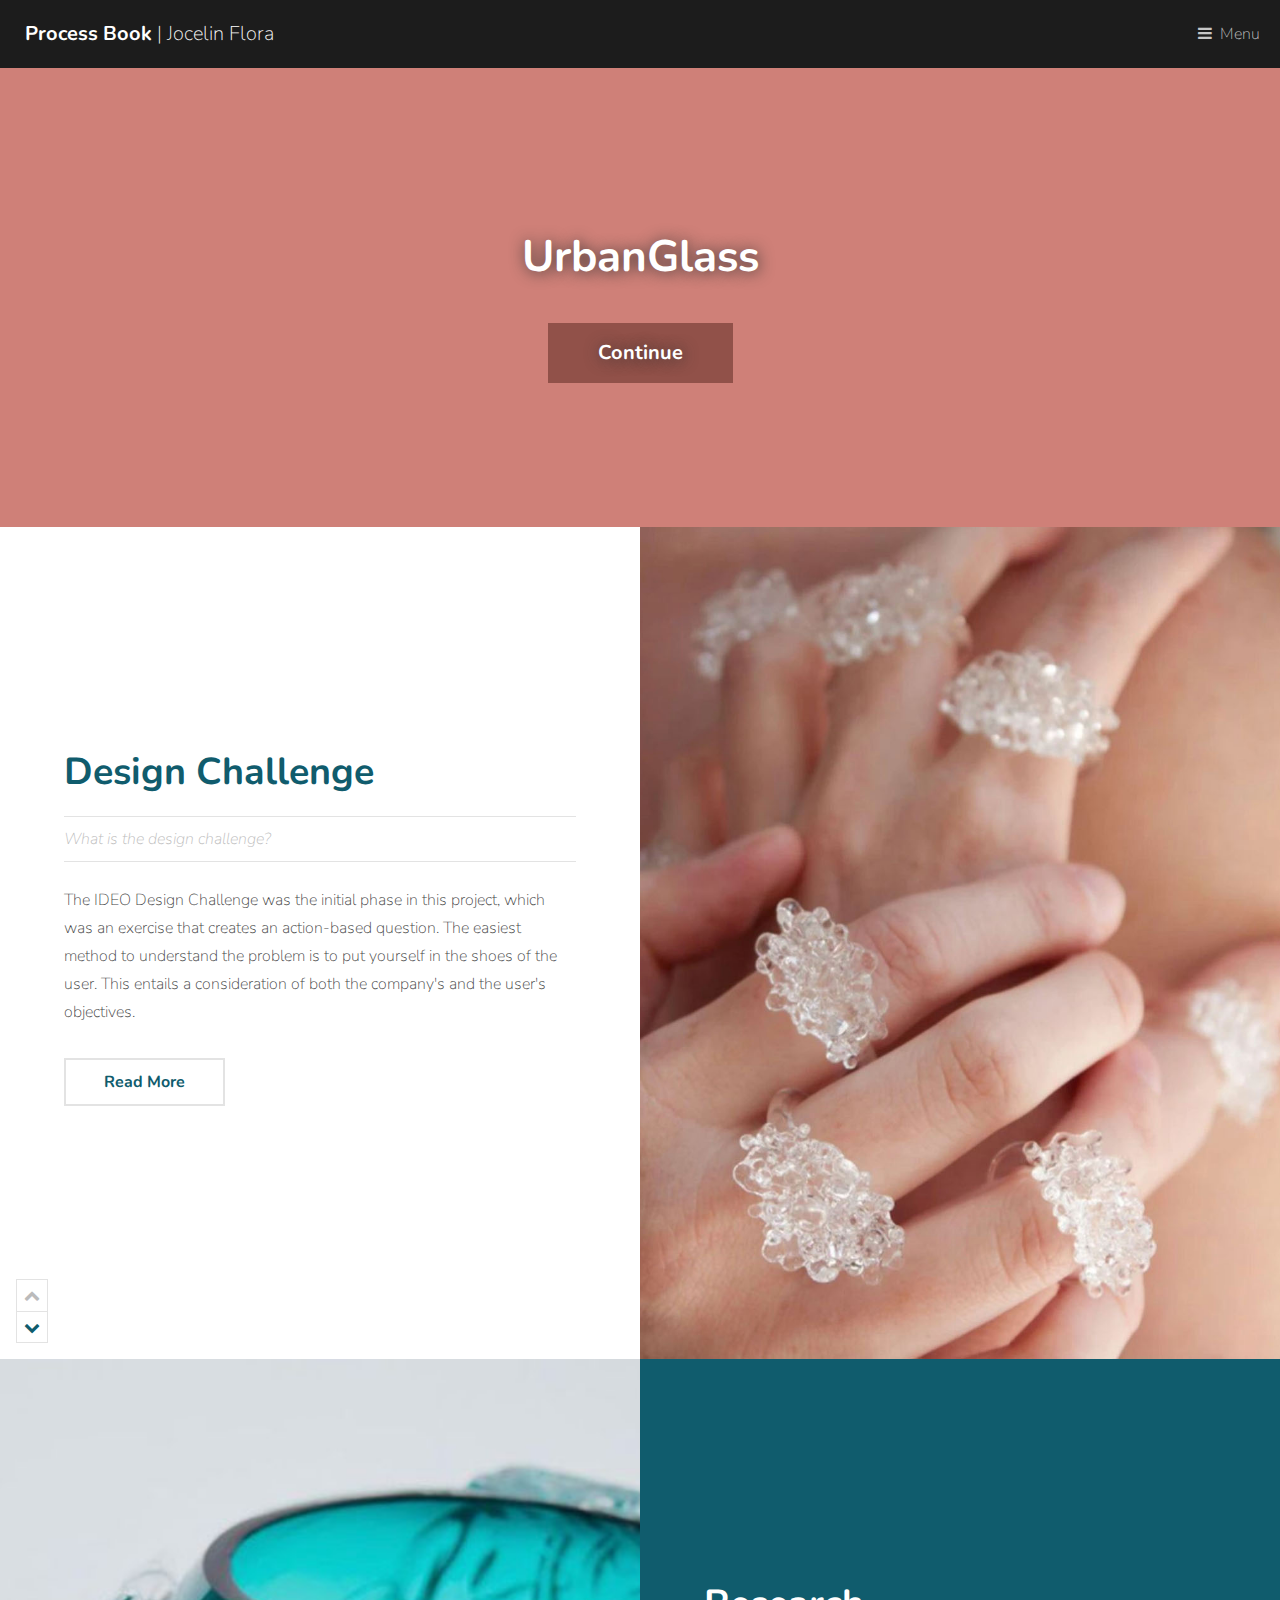
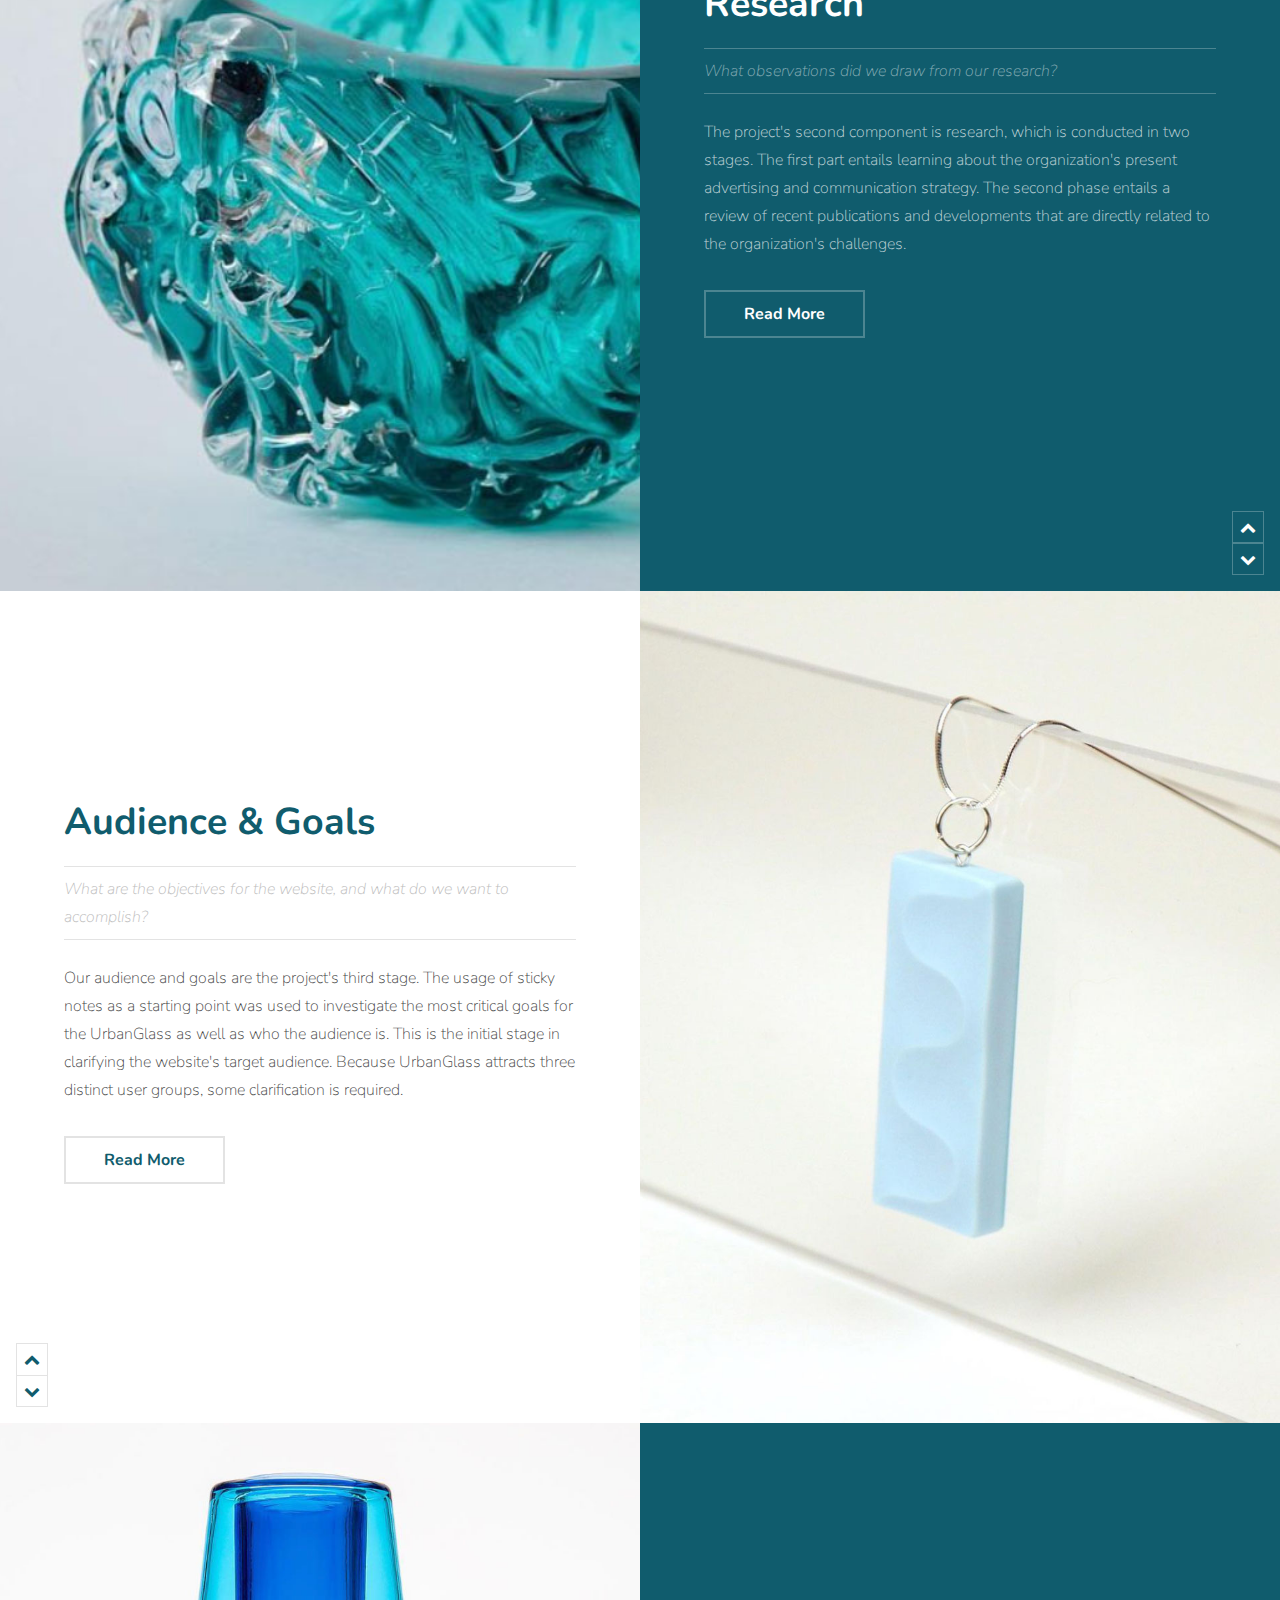
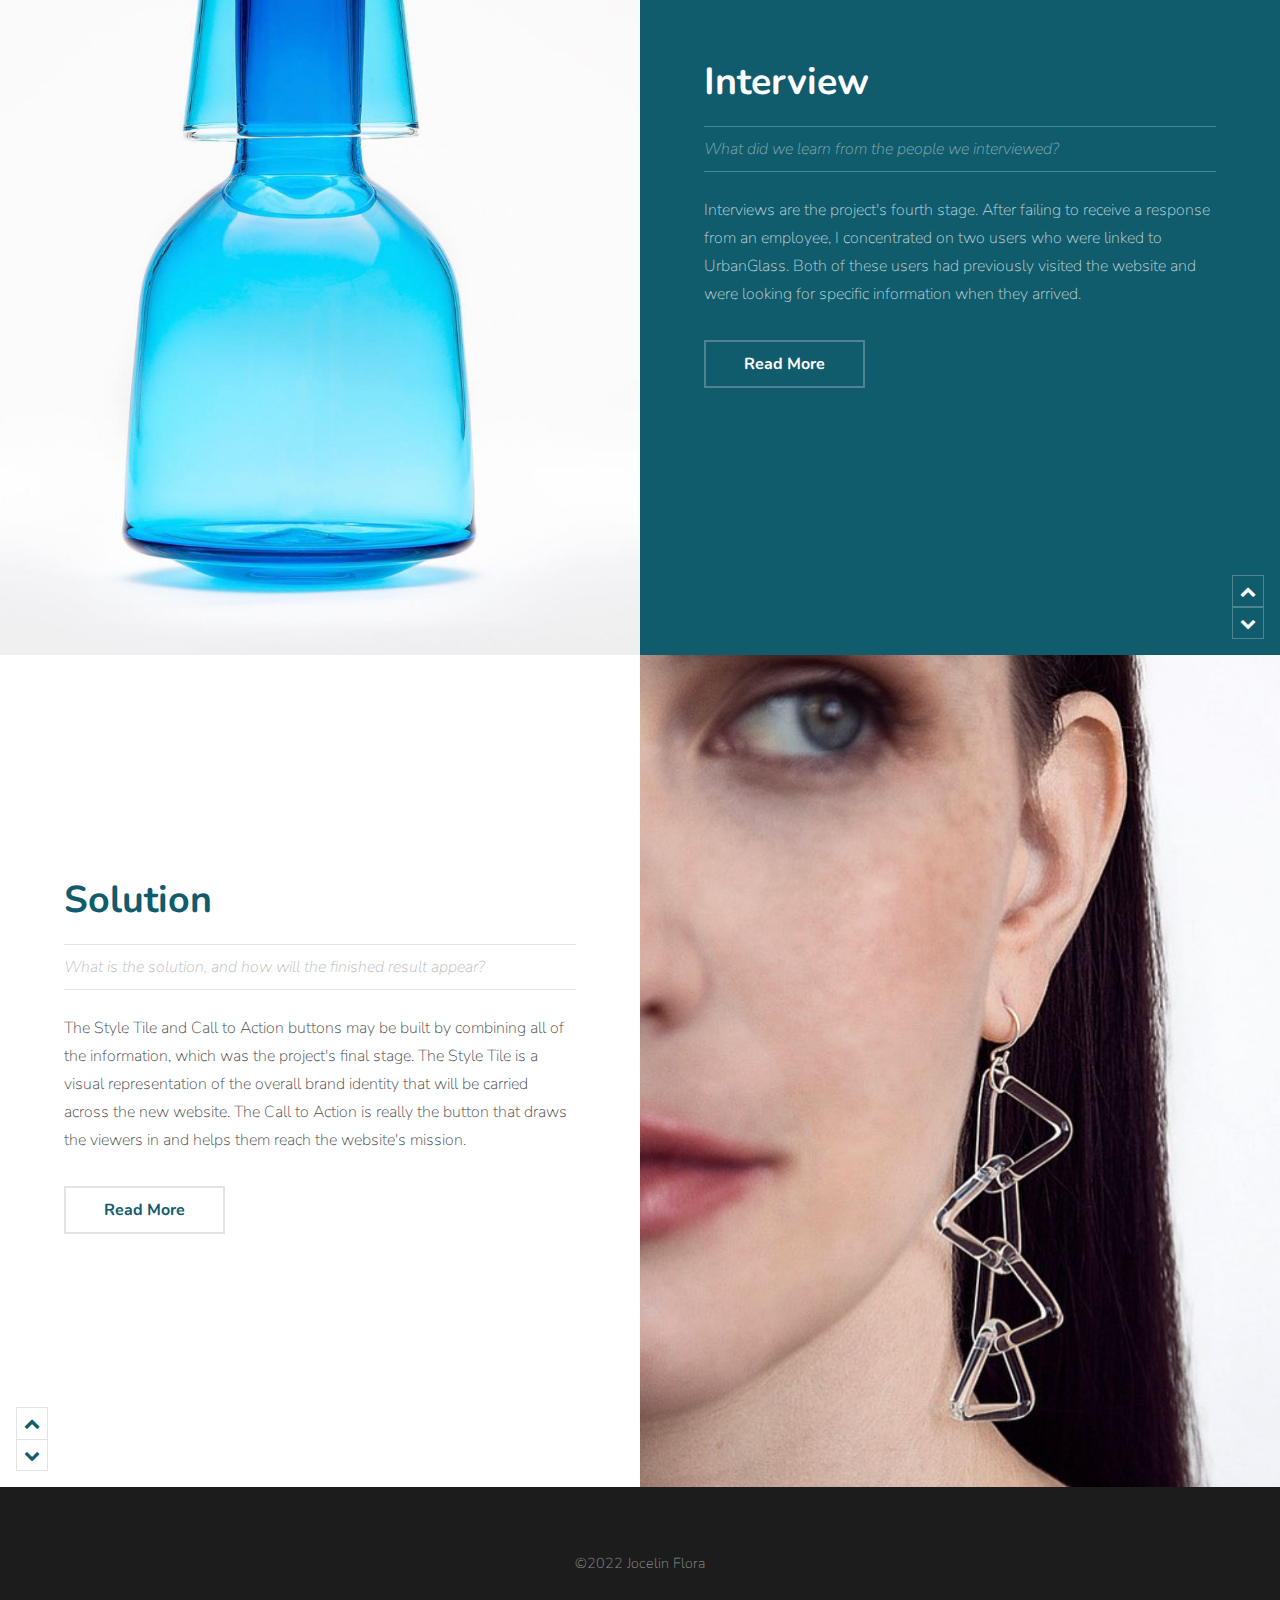
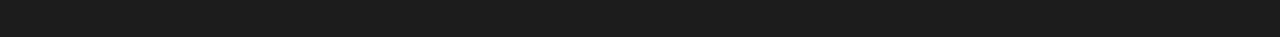
==== commit ad835824: "information" ====
--- a/index.html
+++ b/index.html
@@ -11,7 +11,9 @@
 
 	<link rel="preconnect" href="https://fonts.googleapis.com">
 	<link rel="preconnect" href="https://fonts.gstatic.com" crossorigin>
-	<link href="https://fonts.googleapis.com/css2?family=Nunito:ital,wght@0,200;0,300;0,400;0,500;0,600;0,700;1,200;1,300;1,400;1,500;1,600&display=swap" rel="stylesheet">
+	<link
+		href="https://fonts.googleapis.com/css2?family=Nunito:ital,wght@0,200;0,300;0,400;0,500;0,600;0,700;1,200;1,300;1,400;1,500;1,600&display=swap"
+		rel="stylesheet">
 </head>
 
 <body>
@@ -57,12 +59,12 @@
 			<div class="inner">
 				<header class="align-left">
 					<h2><a href="design-challenge.html">Design Challenge</a></h2>
-					<p class="info">Integer porta massa sapien</p>
+					<p class="info">What is the design challenge?</p>
 				</header>
-				<p class="align-left">Nullam posuere erat vel placerat rutrum. Praesent ac consectetur dui, et congue
-					quam. Donec aliquam lacinia condimentum. Integer porta massa sapien, commodo sodales diam suscipit
-					vitae. Aliquam quis felis sed urna semper semper. Phasellus eu scelerisque mi. Vivamus aliquam nisl
-					libero, sit amet scelerisque ligula laoreet vel.</p>
+				<p class="align-left">The IDEO Design Challenge was the initial phase in this project, which was an
+					exercise that creates an action-based question. The easiest method to understand the problem is to
+					put yourself in the shoes of the user. This entails a consideration of both the company's and the
+					user's objectives.</p>
 				<ul class="actions align-left">
 					<li><a href="design-challenge.html" class="button alt">Read More</a></li>
 				</ul>
@@ -83,12 +85,12 @@
 			<div class="inner">
 				<header>
 					<h2><a href="research.html">Research</a></h2>
-					<p class="info">Integer porta massa sapien</p>
+					<p class="info">What observations did we draw from our research?</p>
 				</header>
-				<p>Nullam posuere erat vel placerat rutrum. Praesent ac consectetur dui, et congue quam. Donec aliquam
-					lacinia condimentum. Integer porta massa sapien, commodo sodales diam suscipit vitae. Aliquam quis
-					felis sed urna semper semper. Phasellus eu scelerisque mi. Vivamus aliquam nisl libero, sit amet
-					scelerisque ligula laoreet vel.</p>
+				<p>The project's second component is research, which is conducted in two stages. The first part entails
+					learning about the organization's present advertising and communication strategy. The second phase
+					entails a review of recent publications and developments that are directly related to the
+					organization's challenges.</p>
 				<ul class="actions">
 					<li><a href="research.html" class="button alt">Read More</a></li>
 				</ul>
@@ -109,13 +111,12 @@
 			<div class="inner">
 				<header class="align-left">
 					<h2><a href="audience-goals.html">Audience &amp; Goals</a></h2>
-					<p class="info">Integer porta massa sapien</p>
+					<p class="info">What are the objectives for the website, and what do we want to accomplish?</p>
 				</header>
-				<p class="align-left">Nullam posuere erat vel placerat rutrum. Praesent ac consectetur dui, et congue
-					quam. Donec aliquam
-					lacinia condimentum. Integer porta massa sapien, commodo sodales diam suscipit vitae. Aliquam quis
-					felis sed urna semper semper. Phasellus eu scelerisque mi. Vivamus aliquam nisl libero, sit amet
-					scelerisque ligula laoreet vel.</p>
+				<p class="align-left">Our audience and goals are the project's third stage. The usage of sticky notes as
+					a starting point was used to investigate the most critical goals for the UrbanGlass as well as who
+					the audience is. This is the initial stage in clarifying the website's target audience. Because
+					UrbanGlass attracts three distinct user groups, some clarification is required.</p>
 				<ul class="actions align-left">
 					<li><a href="audience-goals.html" class="button alt">Read More</a></li>
 				</ul>
@@ -136,12 +137,11 @@
 			<div class="inner">
 				<header>
 					<h2><a href="interview.html">Interview</a></h2>
-					<p class="info">Integer porta massa sapien</p>
+					<p class="info">What did we learn from the people we interviewed?</p>
 				</header>
-				<p>Nullam posuere erat vel placerat rutrum. Praesent ac consectetur dui, et congue quam. Donec aliquam
-					lacinia condimentum. Integer porta massa sapien, commodo sodales diam suscipit vitae. Aliquam quis
-					felis sed urna semper semper. Phasellus eu scelerisque mi. Vivamus aliquam nisl libero, sit amet
-					scelerisque ligula laoreet vel.</p>
+				<p>Interviews are the project's fourth stage. After failing to receive a response from an employee, I
+					concentrated on two users who were linked to UrbanGlass. Both of these users had previously visited
+					the website and were looking for specific information when they arrived.</p>
 				<ul class="actions">
 					<li><a href="interview.html" class="button alt">Read More</a></li>
 				</ul>
@@ -162,13 +162,12 @@
 			<div class="inner">
 				<header class="align-left">
 					<h2><a href="solution.html">Solution</a></h2>
-					<p class="info">Integer porta massa sapien</p>
+					<p class="info">What is the solution, and how will the finished result appear?</p>
 				</header>
-				<p class="align-left">Nullam posuere erat vel placerat rutrum. Praesent ac consectetur dui, et congue
-					quam. Donec aliquam
-					lacinia condimentum. Integer porta massa sapien, commodo sodales diam suscipit vitae. Aliquam quis
-					felis sed urna semper semper. Phasellus eu scelerisque mi. Vivamus aliquam nisl libero, sit amet
-					scelerisque ligula laoreet vel.</p>
+				<p class="align-left">The Style Tile and Call to Action buttons may be built by combining all of the
+					information, which was the project's final stage. The Style Tile is a visual representation of the
+					overall brand identity that will be carried across the new website. The Call to Action is really the
+					button that draws the viewers in and helps them reach the website's mission.</p>
 				<ul class="actions align-left">
 					<li><a href="solution.html" class="button alt">Read More</a></li>
 				</ul>
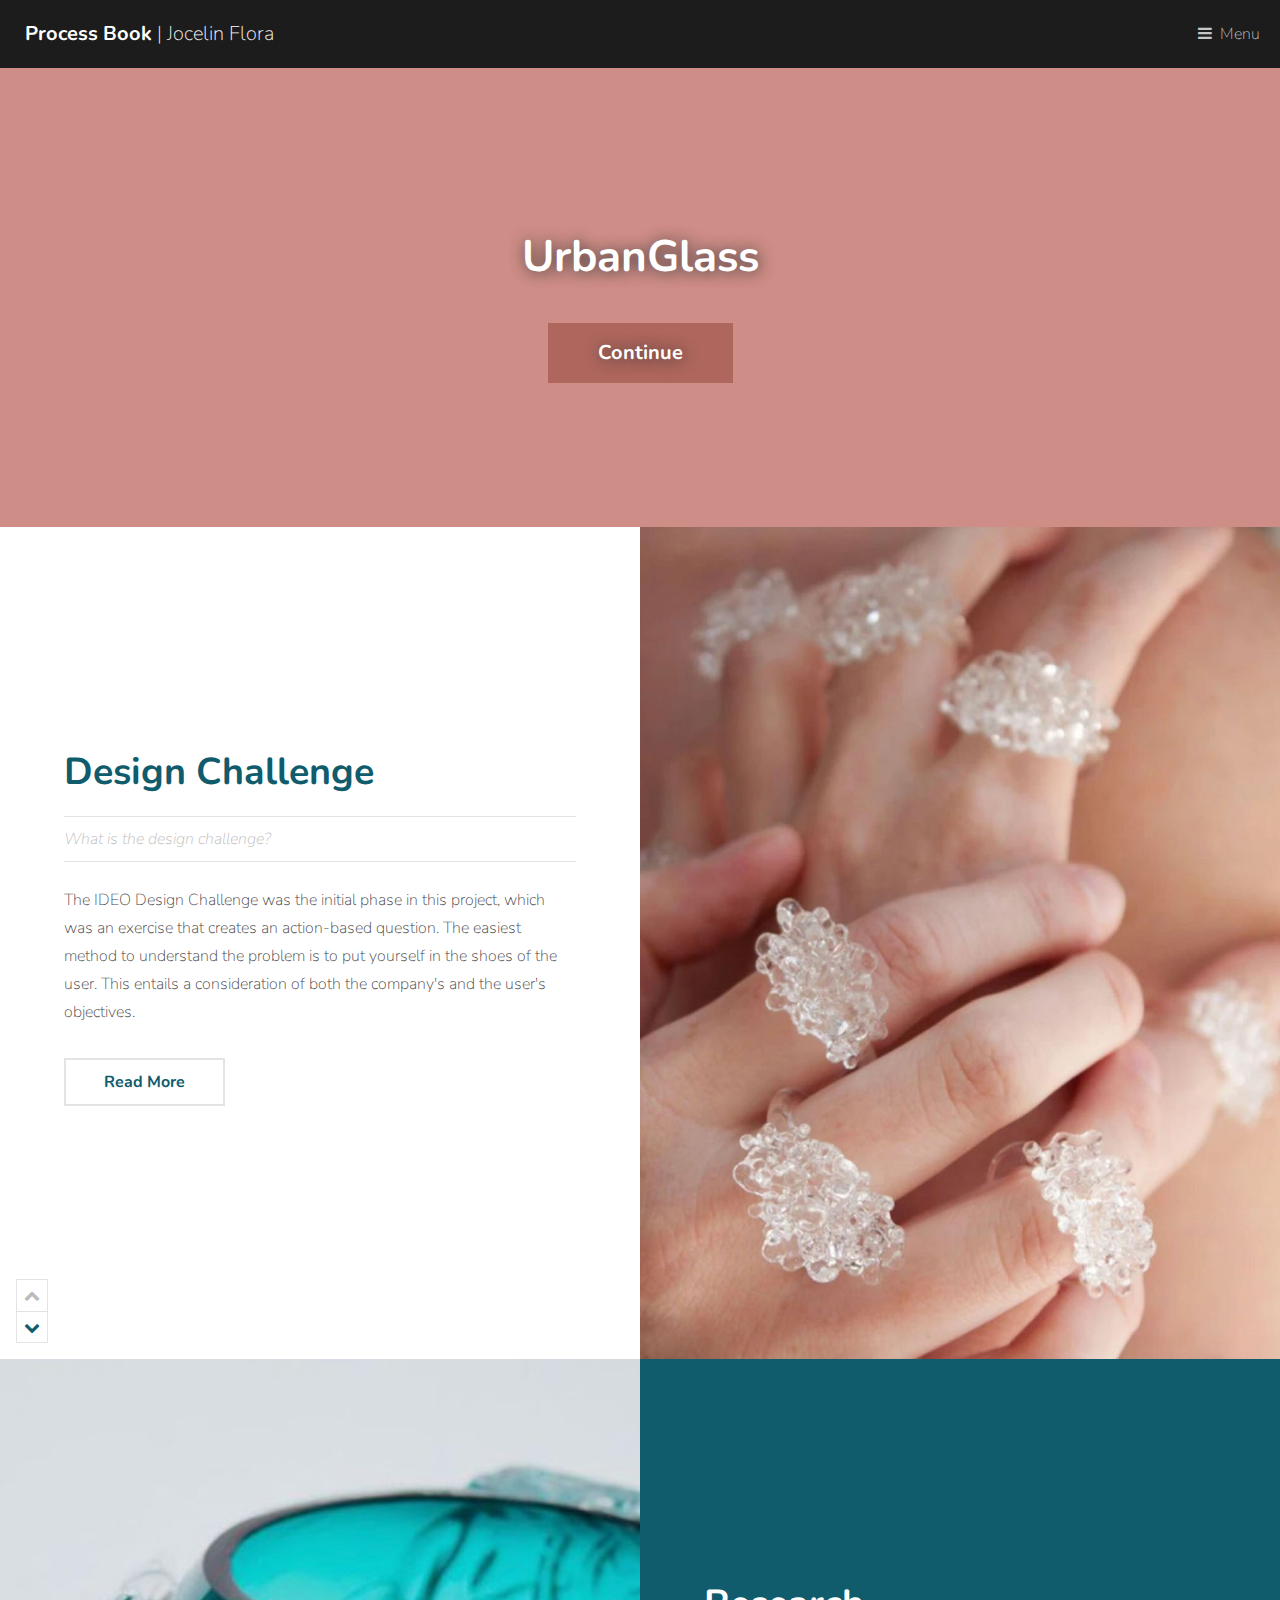
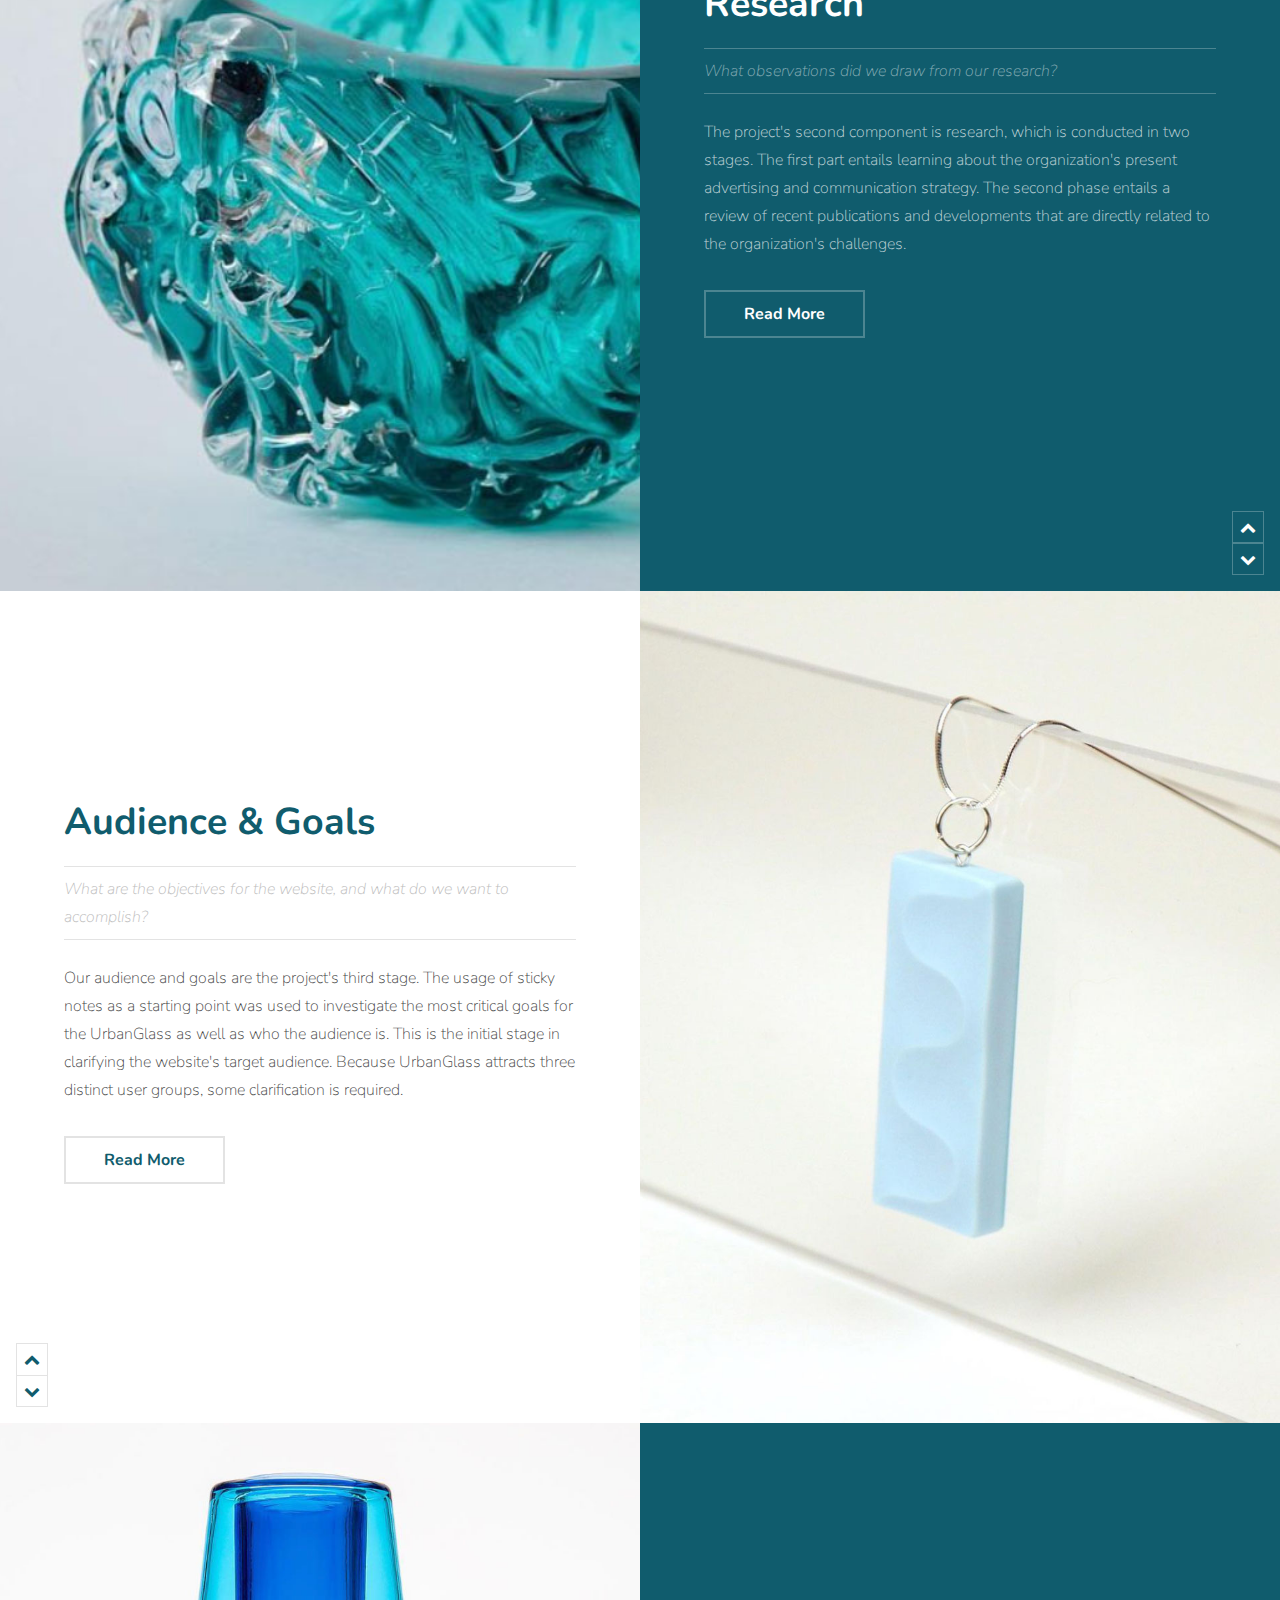
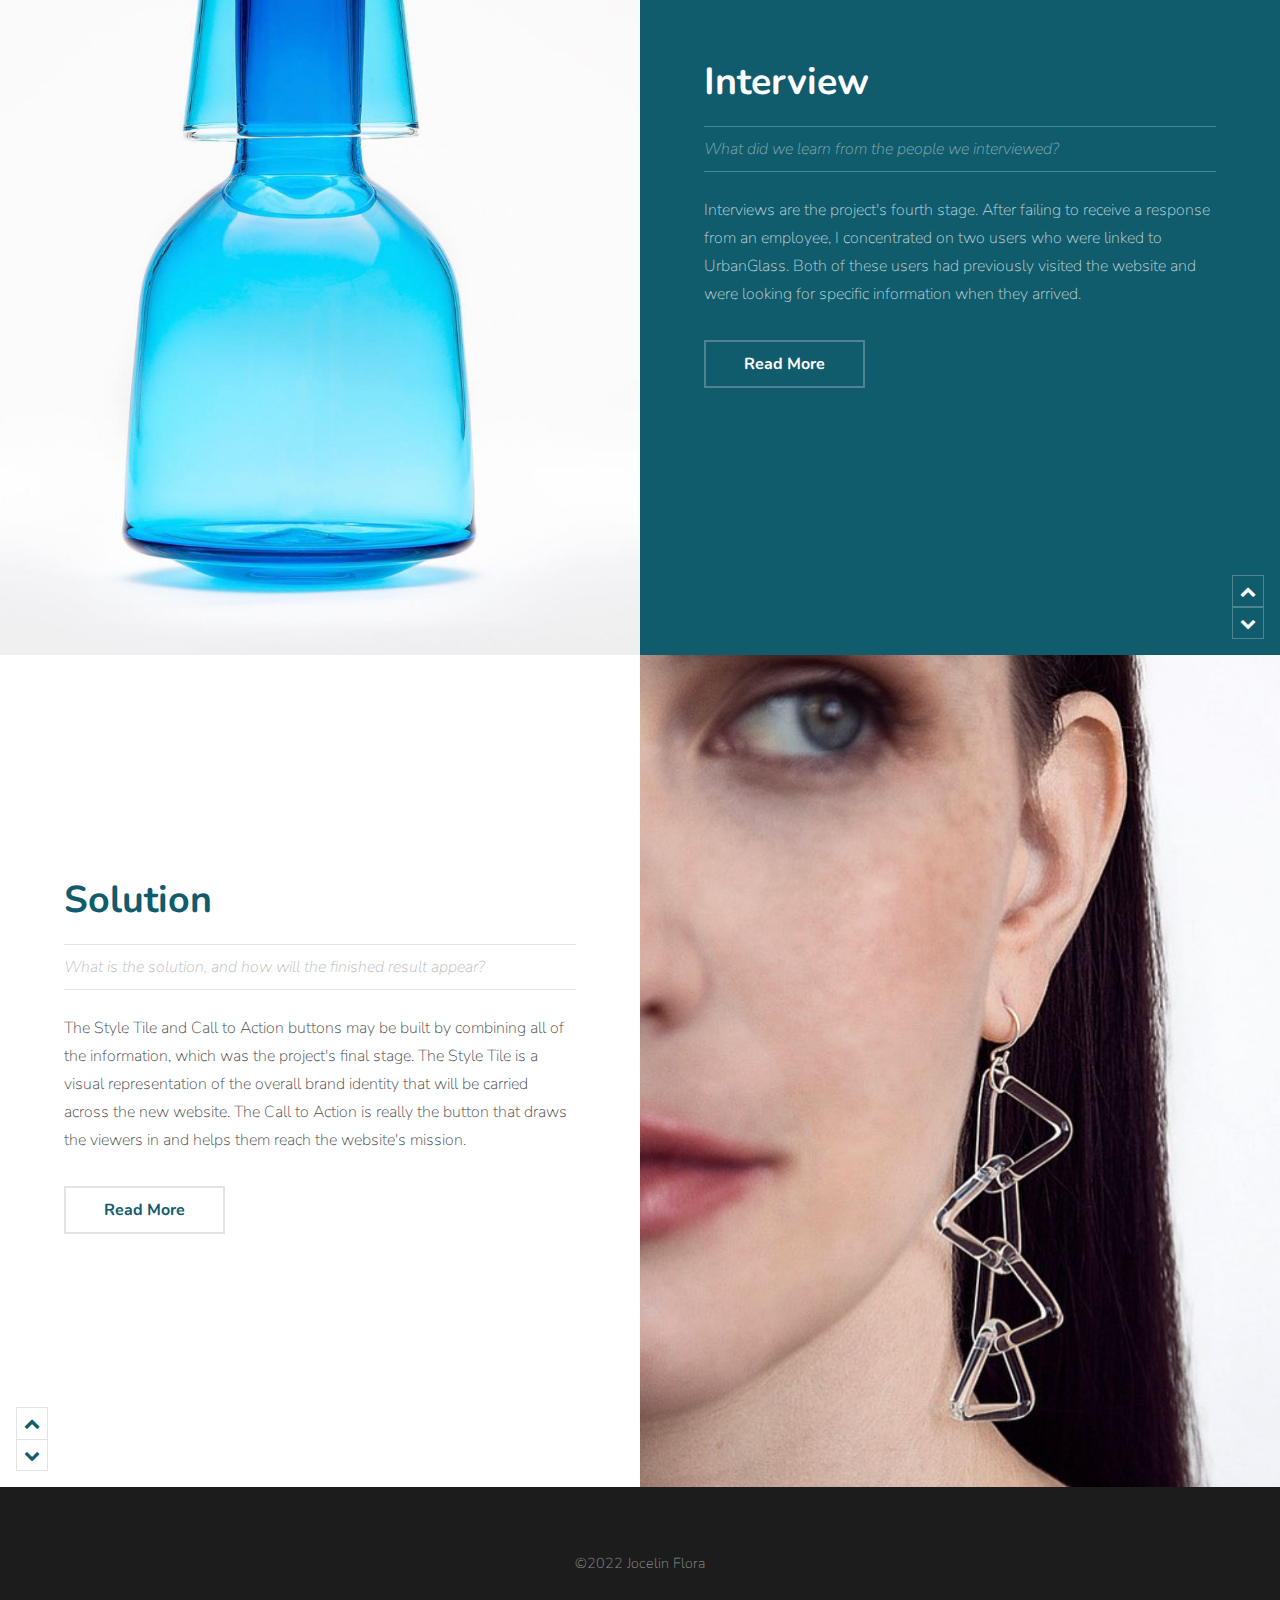
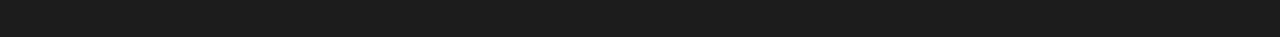
==== commit 5a06de97: "page removal" ====
--- a/index.html
+++ b/index.html
@@ -30,8 +30,6 @@
 	<nav id="menu">
 		<ul class="links">
 			<li><a href="index.html">Home</a></li>
-			<li><a href="generic-page.html">Generic Page</a></li>
-			<li><a href="elements.html">Useful Elements</a></li>
 			<li><a href="design-challenge.html">Design Challenge</a></li>
 			<li><a href="research.html">Research</a></li>
 			<li><a href="audience-goals.html">Audience and Goals</a></li>
--- a/assets/css/custom.css
+++ b/assets/css/custom.css
@@ -6,8 +6,8 @@
 /* If you want to add a background image to the home page banner instead of using a solid color.
 Just un comment the #banner rule below. */
 #banner {
- /* background-image: url(../../images/pic01.jpg);*/
-  background-color: rgb(207, 128, 120);
+ /*background-image: url(../../UrbanGlass_Research/urbanglass_blur.jpg);*/
+  background-color: rgb(206, 141, 134);
   background-size: cover;
   color: rgba(255, 255, 255, 0.75);
   text-shadow: 1px 1px 15px #333;
@@ -22,12 +22,12 @@
 You can call the class whatever you want, but in order for it to work, it needs to be
 added to the button in the index html file as well.*/
 #banner .button.redbtn {
-  background-color: rgb(145, 81, 73);
+  background-color: rgb(175, 103, 93);
   box-shadow: none;
 }
 
 #banner .button.redbtn:hover {
-  background-color: rgba(112, 57, 50, 0.25);
+  background-color: rgba(138, 70, 61, 0.25);
 }
 
 
